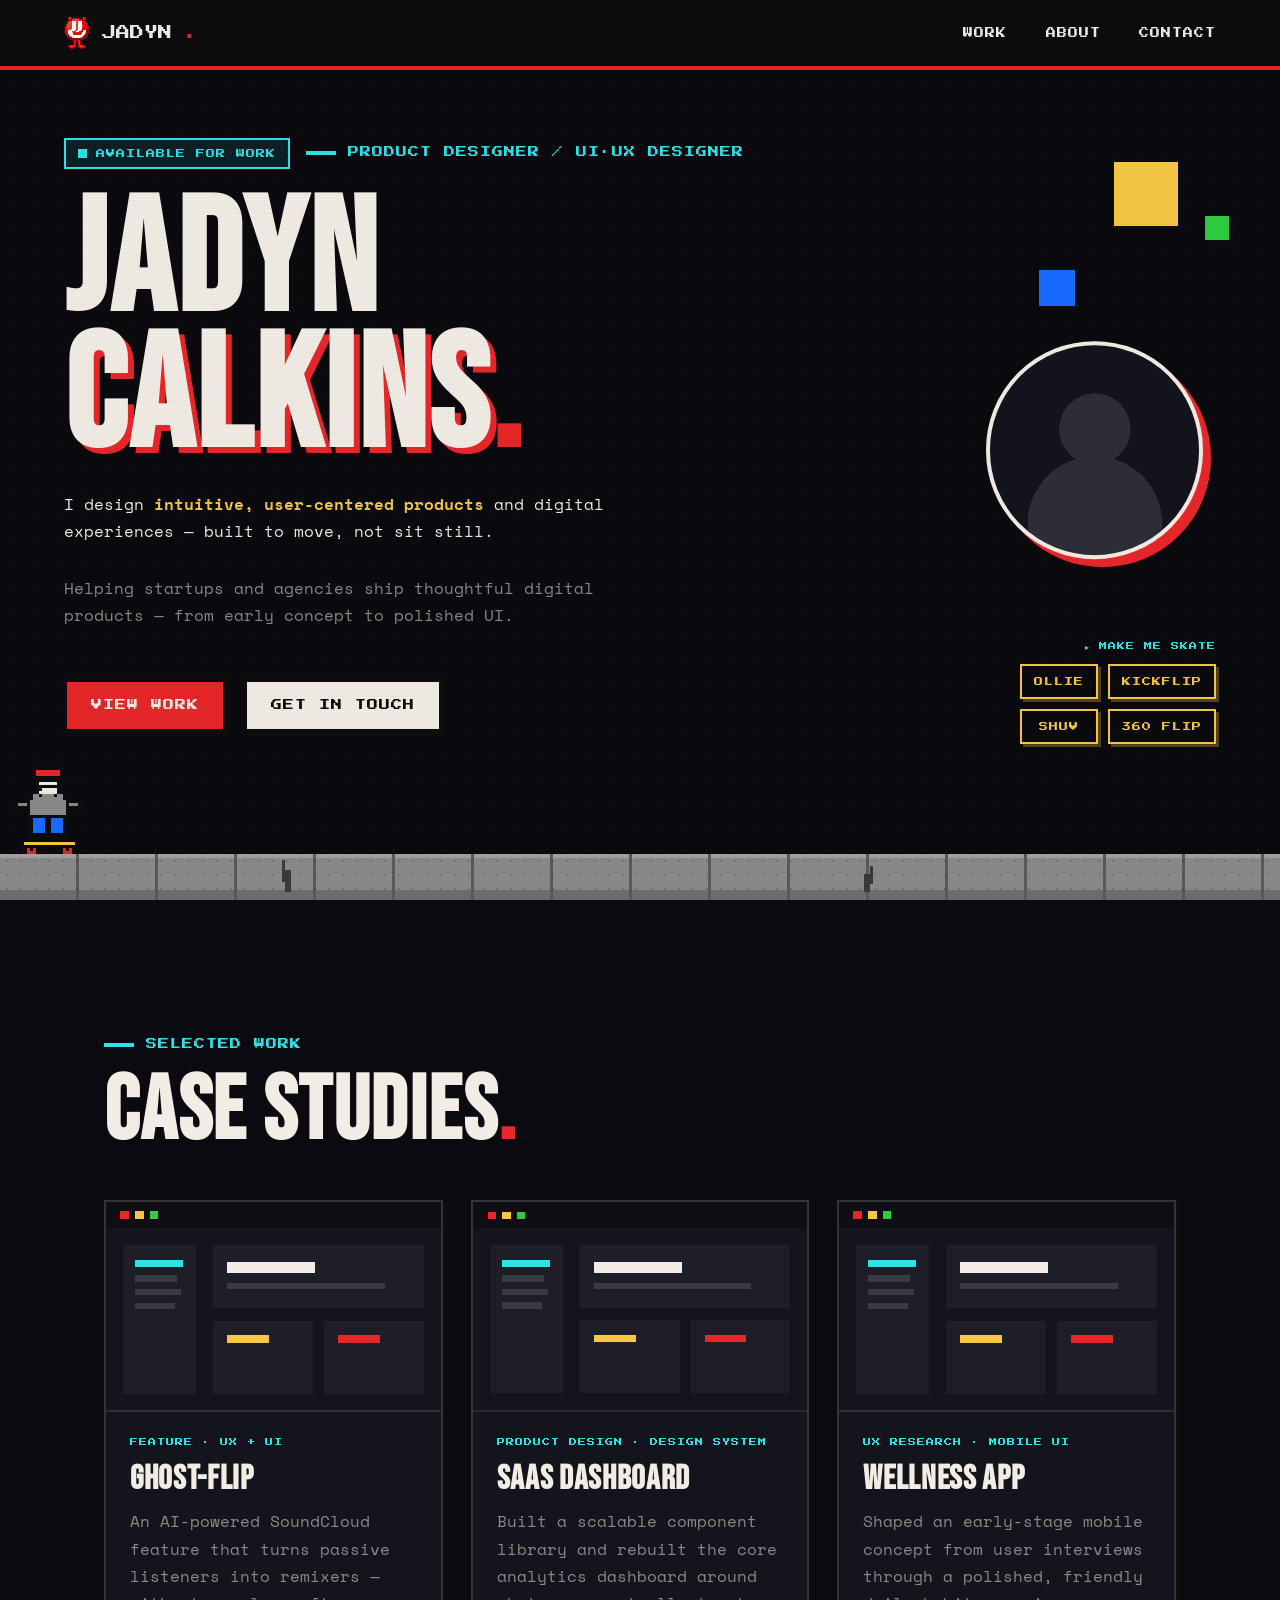
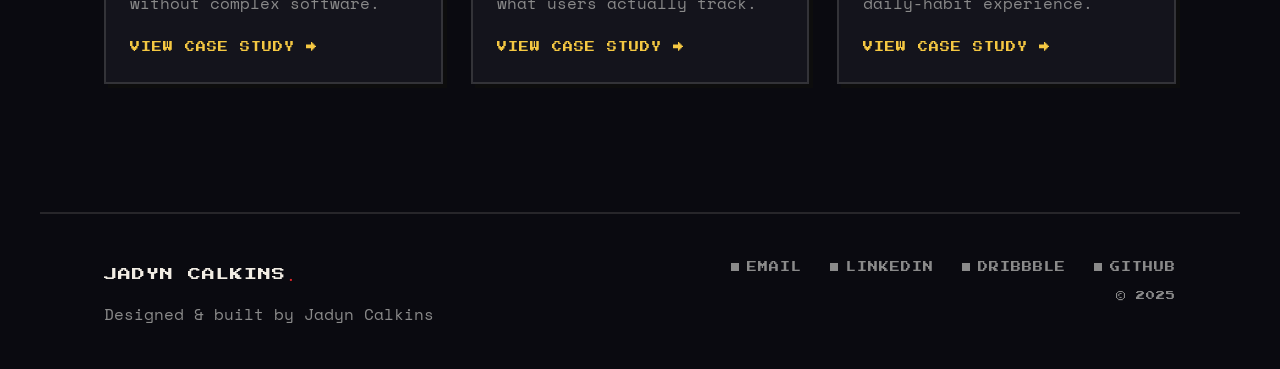
==== index.html @ 57e60207 "Wire first home Work card to the Ghost-Flip case study Repurposed card 1 as the Ghost-Flip entry (ti" ====
<!DOCTYPE html>
<html lang="en">
<head>
  <meta charset="UTF-8">
  <meta name="viewport" content="width=device-width, initial-scale=1.0">
  <title>Jadyn Calkins &mdash; Portfolio</title>
  <link rel="icon" type="image/png" href="assets/logo.png">
  <link rel="preconnect" href="https://fonts.googleapis.com">
  <link rel="preconnect" href="https://fonts.gstatic.com" crossorigin>
  <link href="https://fonts.googleapis.com/css2?family=Bebas+Neue&family=Press+Start+2P&family=Space+Mono:wght@400;700&display=swap" rel="stylesheet">
  <link rel="stylesheet" href="styles.css">
</head>
<body id="top">

  <!-- Navigation -->
  <nav class="nav">
    <a class="nav__logo" href="#top">
      <img class="nav__logo-img" src="assets/logo.png" alt="Jadyn Calkins logo">JADYN<span class="dot">.</span>
    </a>
    <ul class="nav__links">
      <li><a href="#work">Work</a></li>
      <li><a href="about.html">About</a></li>
      <li><a href="contact.html">Contact</a></li>
    </ul>
  </nav>

  <!-- Hero -->
  <header class="hero" id="home">
    <!-- Profile photo: swap /assets/photo.jpg anytime (placeholder shows until then) -->
    <div class="hero__photo" role="img" aria-label="Photo of Jadyn Calkins"></div>
    <div class="hero__decor" aria-hidden="true">
      <span class="b1"></span>
      <span class="b2"></span>
      <span class="b3"></span>
    </div>
    <div class="hero__inner">
      <div class="hero__top">
        <span class="badge"><i class="pulse"></i>Available for work</span>
        <p class="hero__eyebrow">Product Designer / UI&middot;UX Designer</p>
      </div>
      <h1>Jadyn<br><span class="accent">Calkins</span><span class="dot">.</span></h1>
      <p class="hero__sub">
        I design <strong>intuitive, user-centered products</strong> and digital
        experiences &mdash; built to move, not sit still.
      </p>
      <!-- "Who I help" line — easy to edit -->
      <p class="hero__help">
        Helping startups and agencies ship thoughtful digital products
        &mdash; from early concept to polished UI.
      </p>
      <div class="hero__cta">
        <a class="btn btn--primary" href="#work">View Work</a>
        <a class="btn btn--ghost" href="contact.html">Get in Touch</a>
      </div>
    </div>

    <!-- Trick deck: make the skater do tricks -->
    <div class="tricks">
      <span class="tricks__label">&#9656; Make me skate</span>
      <div class="tricks__grid">
        <button type="button" class="trick-btn" data-trick="ollie">Ollie</button>
        <button type="button" class="trick-btn" data-trick="kickflip">Kickflip</button>
        <button type="button" class="trick-btn" data-trick="shuv">Shuv</button>
        <button type="button" class="trick-btn" data-trick="flip360">360 Flip</button>
      </div>
    </div>

    <!-- Ground band: skater rolls along the sidewalk; scrolls with the hero -->
    <div class="scene">
      <!-- Pixel skater character (also clickable for a random trick) -->
      <div class="skater skater-cruise" title="click me for a random trick">
        <div class="skater-bob">
          <div class="sprite"></div>
        </div>
      </div>
      <div class="ground" aria-hidden="true"></div>
    </div>
  </header>

  <!-- Work -->
  <section class="section" id="work">
    <p class="section__eyebrow">Selected Work</p>
    <h2 class="section__title">Case Studies<span class="dot">.</span></h2>

    <div class="work-grid">
      <!-- Card 1 -->
      <article class="card">
        <a class="card__media" href="ghost-flip.html" aria-label="Ghost-Flip case study" style="background-image: url('assets/ghost-flip-hero.png'), url('assets/ph-work.svg');"></a>
        <div class="card__body">
          <p class="card__tag">Feature &middot; UX + UI</p>
          <h3 class="card__title"><a href="ghost-flip.html">Ghost-Flip</a></h3>
          <p class="card__desc">
            An AI-powered SoundCloud feature that turns passive listeners into
            remixers &mdash; without complex software.
          </p>
          <a class="card__link" href="ghost-flip.html">View Case Study &rarr;</a>
        </div>
      </article>

      <!-- Card 2 -->
      <article class="card">
        <div class="card__media" style="background-image: url('assets/work-2.jpg'), url('assets/ph-work.svg');" role="img" aria-label="Project mockup"></div>
        <div class="card__body">
          <p class="card__tag">Product Design &middot; Design System</p>
          <h3 class="card__title">SaaS Dashboard</h3>
          <p class="card__desc">
            Built a scalable component library and rebuilt the core analytics
            dashboard around what users actually track.
          </p>
          <a class="card__link" href="#">View Case Study &rarr;</a>
        </div>
      </article>

      <!-- Card 3 -->
      <article class="card">
        <div class="card__media" style="background-image: url('assets/work-3.jpg'), url('assets/ph-work.svg');" role="img" aria-label="Project mockup"></div>
        <div class="card__body">
          <p class="card__tag">UX Research &middot; Mobile UI</p>
          <h3 class="card__title">Wellness App</h3>
          <p class="card__desc">
            Shaped an early-stage mobile concept from user interviews through
            a polished, friendly daily-habit experience.
          </p>
          <a class="card__link" href="#">View Case Study &rarr;</a>
        </div>
      </article>
    </div>
  </section>

  <!-- Footer -->
  <footer class="footer" id="contact">
    <div class="footer__brand">
      <span class="footer__name">Jadyn Calkins<span class="dot">.</span></span>
      <span class="footer__credit">Designed &amp; built by Jadyn Calkins</span>
    </div>
    <div class="footer__right">
      <nav class="footer__links" aria-label="Footer social links">
        <a href="mailto:jadyncalkins0@gmail.com">Email</a>
        <a href="https://www.linkedin.com/" target="_blank" rel="noopener">LinkedIn</a>
        <a href="https://dribbble.com/" target="_blank" rel="noopener">Dribbble</a>
        <a href="https://github.com/jadyn99-designz" target="_blank" rel="noopener">GitHub</a>
      </nav>
      <span class="footer__copy">&copy; 2025</span>
    </div>
  </footer>

  <script>
    // Trick deck: buttons (and clicking the skater) launch air tricks.
    (function () {
      var skater = document.querySelector('.skater');
      var bob = document.querySelector('.skater-bob');
      if (!skater || !bob) return;

      // each trick = which pose sprite + how high it jumps + how far it spins
      var POSE = {
        ollie:    'skater-ollie',
        kickflip: 'skater-trick',
        shuv:     'skater-ollie',
        flip360:  'skater-trick'
      };
      var CFG = {
        ollie:    { jump: '80px', spin: '0deg' },
        kickflip: { jump: '72px', spin: '0deg' },
        shuv:     { jump: '60px', spin: '360deg' },
        flip360:  { jump: '98px', spin: '360deg' }
      };

      // How high the skater can pop right now without its head reaching any
      // button directly above it. Keeps tricks "just below the buttons".
      function headroom() {
        var sk = skater.getBoundingClientRect();
        var obstacles = document.querySelectorAll('.hero__cta .btn, .trick-btn');
        var room = Infinity;
        obstacles.forEach(function (o) {
          var r = o.getBoundingClientRect();
          var overlapsX = r.right > sk.left && r.left < sk.right;
          var isAbove = r.bottom <= sk.top + 6;
          if (overlapsX && isAbove) room = Math.min(room, sk.top - r.bottom);
        });
        return room; // Infinity if nothing is above the skater
      }

      var busy = false;
      function doTrick(name) {
        var cfg = CFG[name];
        if (busy || !cfg) return;
        busy = true;

        // cap the jump so the apex lands ~10px below the nearest button above
        var desired = parseInt(cfg.jump, 10);
        var room = headroom();
        var jump = (room === Infinity) ? desired
                                       : Math.max(10, Math.min(desired, room - 10));

        skater.classList.add('is-trick');        // pause cruising
        skater.classList.remove('skater-cruise');
        skater.classList.add(POSE[name]);
        bob.style.setProperty('--jump', jump + 'px');
        bob.style.setProperty('--spin', cfg.spin);
        bob.classList.add('trick-air');
        setTimeout(function () {
          bob.classList.remove('trick-air');
          skater.classList.remove(POSE[name]);
          skater.classList.add('skater-cruise');
          skater.classList.remove('is-trick');
          busy = false;
        }, 780);
      }

      document.querySelectorAll('.trick-btn').forEach(function (b) {
        b.addEventListener('click', function () { doTrick(b.dataset.trick); });
      });

      // clicking the skater itself fires a random trick
      var names = Object.keys(CFG);
      skater.addEventListener('click', function () {
        doTrick(names[Math.floor(Math.random() * names.length)]);
      });
    })();
  </script>

</body>
</html>
---- styles.css ----
:root {
      --black: #0D0D0D;
      --cream: #F2EDE4;
      --red: #E8272A;
      --yellow: #F5C842;
      --blue: #1A6BFF;
      --green: #2ECC40;
      --cyan: #2DE2E6;
      --purple: #9B6BFF;
      --concrete: #8A8A8A;
      --dark-bg: #0A0A10;

      --pixel-shadow: 4px 4px 0px var(--black);
    }

    *, *::before, *::after {
      box-sizing: border-box;
    }

    html {
      scroll-behavior: smooth;
    }

    body {
      margin: 0;
      min-height: 100vh;
      overflow-x: hidden;
      background: var(--dark-bg);
      color: var(--cream);
      font-family: 'Space Mono', monospace;
      font-size: 16px;
      line-height: 1.7;
      border-radius: 0;
    }

    /* Body text = Space Mono only, min 16px, line-height 1.7 */
    p, li, a, span, blockquote, label, input, textarea, button {
      font-family: 'Space Mono', monospace;
      font-size: 16px;
      line-height: 1.7;
    }

    /* Headlines = Bebas Neue only */
    h1, h2, h3, h4, h5, h6 {
      font-family: 'Bebas Neue', sans-serif;
      letter-spacing: 0.02em;
      margin: 0;
    }

    /* UI labels = Press Start 2P only */
    .ui-label {
      font-family: 'Press Start 2P', monospace;
      text-transform: uppercase;
    }

    /* No rounded corners, no drop shadows anywhere; only hard pixel shadows */
    * {
      border-radius: 0;
    }

    /* Scanline overlay */
    body::after {
      content: "";
      position: fixed;
      top: 0;
      left: 0;
      width: 100%;
      height: 100%;
      pointer-events: none;
      z-index: 999;
      background: repeating-linear-gradient(
        to bottom,
        rgba(0, 0, 0, 0.03) 0px,
        rgba(0, 0, 0, 0.03) 1px,
        transparent 1px,
        transparent 2px
      );
    }

    /* -------------------------------------------------------------------
       PIXEL SKATER  (one div; box-shadow paints the whole 32x32 sprite)
       ------------------------------------------------------------------- */
    .skater {
      position: absolute;
      bottom: 43px; /* wheels rest flush on top of the sidewalk strip */
      left: 0;
      z-index: 2;
      width: 96px;
      height: 96px;
      cursor: pointer;
      /* rolls along the sidewalk, left to right, looping */
      animation: skate-across 16s linear infinite;
    }

    /* paused while doing a trick so you can see the kickflip */
    .skater.is-trick { animation-play-state: paused; }

    .skater-bob {
      --sc: 1; /* sprite scale (shrinks on mobile) */
      width: 100%;
      height: 100%;
      transform-origin: bottom center;
      animation: idle-bounce 1s ease-in-out infinite;
    }

    /* air trick: jump (+ optional spin) launched by the trick buttons */
    .skater-bob.trick-air {
      transform-origin: center;
      animation: trick-air 760ms ease-out forwards;
    }

    .skater .sprite {
      position: absolute;
      top: 0;
      left: 0;
      width: 3px;
      height: 3px;
      background: transparent;
    }

    @keyframes idle-bounce {
      0%, 100% { transform: scale(var(--sc)) translateY(0); }
      50%      { transform: scale(var(--sc)) translateY(-3px); }
    }

    @keyframes trick-air {
      0%   { transform: scale(var(--sc)) translateY(0) rotate(0deg); }
      30%  { transform: scale(var(--sc)) translateY(calc(-1 * var(--jump, 78px))) rotate(calc(var(--spin, 0deg) * 0.4)); }
      62%  { transform: scale(var(--sc)) translateY(calc(-1 * var(--jump, 78px))) rotate(calc(var(--spin, 0deg) * 0.78)); }
      100% { transform: scale(var(--sc)) translateY(0) rotate(var(--spin, 0deg)); }
    }

    @keyframes skate-across {
      from { transform: translateX(-140px); }
      to   { transform: translateX(calc(100vw + 60px)); }
    }

    @media (prefers-reduced-motion: reduce) {
      .skater { animation: none; left: 5vw; }
      .skater-bob { animation: none; }
    }

    /* -------------------------------------------------------------------
       TRICK DECK  (buttons that launch the skater into tricks)
       ------------------------------------------------------------------- */
    .tricks {
      position: absolute;
      right: 5vw;
      bottom: 156px;
      z-index: 3;
      display: flex;
      flex-direction: column;
      align-items: flex-end;
      gap: 12px;
      text-align: right;
    }

    .tricks__label {
      font-family: 'Press Start 2P', monospace;
      font-size: 8px;
      line-height: 1.5;
      letter-spacing: 1px;
      text-transform: uppercase;
      color: var(--cyan);
    }

    .tricks__grid {
      display: grid;
      grid-template-columns: repeat(2, auto);
      gap: 10px;
    }

    .trick-btn {
      font-family: 'Press Start 2P', monospace;
      font-size: 9px;
      line-height: 1;
      letter-spacing: 1px;
      text-transform: uppercase;
      color: var(--yellow);
      background: transparent;
      border: 2px solid var(--yellow);
      padding: 11px 12px;
      cursor: pointer;
      box-shadow: 3px 3px 0 rgba(245, 200, 66, 0.3);
      transition: transform 0.1s steps(2), background-color 0.1s steps(2),
                  color 0.1s steps(2), box-shadow 0.1s steps(2);
    }

    .trick-btn:hover {
      background: var(--yellow);
      color: var(--black);
      transform: translate(-2px, -2px);
      box-shadow: 5px 5px 0 rgba(245, 200, 66, 0.3);
    }

    .trick-btn:active {
      transform: translate(2px, 2px);
      box-shadow: 0 0 0 rgba(0, 0, 0, 0);
    }

    /* --- pose box-shadow maps (painted on the 1-pixel .sprite element) --- */
    .skater-cruise .sprite {
      box-shadow:
      33px 6px 0 0 var(--black),
      36px 6px 0 0 var(--black),
      39px 6px 0 0 var(--black),
      42px 6px 0 0 var(--black),
      45px 6px 0 0 var(--black),
      48px 6px 0 0 var(--black),
      51px 6px 0 0 var(--black),
      54px 6px 0 0 var(--black),
      57px 6px 0 0 var(--black),
      60px 6px 0 0 var(--black),
      33px 9px 0 0 var(--black),
      36px 9px 0 0 var(--red),
      39px 9px 0 0 var(--red),
      42px 9px 0 0 var(--red),
      45px 9px 0 0 var(--red),
      48px 9px 0 0 var(--red),
      51px 9px 0 0 var(--red),
      54px 9px 0 0 var(--red),
      57px 9px 0 0 var(--red),
      60px 9px 0 0 var(--black),
      33px 12px 0 0 var(--black),
      36px 12px 0 0 var(--red),
      39px 12px 0 0 var(--red),
      42px 12px 0 0 var(--red),
      45px 12px 0 0 var(--red),
      48px 12px 0 0 var(--red),
      51px 12px 0 0 var(--red),
      54px 12px 0 0 var(--red),
      57px 12px 0 0 var(--red),
      60px 12px 0 0 var(--black),
      33px 15px 0 0 var(--black),
      36px 15px 0 0 var(--black),
      39px 15px 0 0 var(--black),
      42px 15px 0 0 var(--black),
      45px 15px 0 0 var(--black),
      48px 15px 0 0 var(--black),
      51px 15px 0 0 var(--black),
      54px 15px 0 0 var(--black),
      57px 15px 0 0 var(--black),
      60px 15px 0 0 var(--black),
      63px 15px 0 0 var(--black),
      66px 15px 0 0 var(--black),
      69px 15px 0 0 var(--black),
      72px 15px 0 0 var(--black),
      75px 15px 0 0 var(--black),
      36px 18px 0 0 var(--black),
      39px 18px 0 0 var(--black),
      42px 18px 0 0 var(--black),
      45px 18px 0 0 var(--black),
      48px 18px 0 0 var(--black),
      51px 18px 0 0 var(--black),
      54px 18px 0 0 var(--black),
      57px 18px 0 0 var(--black),
      60px 18px 0 0 var(--black),
      63px 18px 0 0 var(--black),
      66px 18px 0 0 var(--black),
      69px 18px 0 0 var(--black),
      72px 18px 0 0 var(--black),
      75px 18px 0 0 var(--black),
      36px 21px 0 0 var(--black),
      39px 21px 0 0 var(--cream),
      42px 21px 0 0 var(--cream),
      45px 21px 0 0 var(--cream),
      48px 21px 0 0 var(--cream),
      51px 21px 0 0 var(--cream),
      54px 21px 0 0 var(--cream),
      57px 21px 0 0 var(--black),
      36px 24px 0 0 var(--black),
      39px 24px 0 0 var(--black),
      42px 24px 0 0 var(--black),
      45px 24px 0 0 var(--black),
      48px 24px 0 0 var(--black),
      51px 24px 0 0 var(--black),
      54px 24px 0 0 var(--black),
      57px 24px 0 0 var(--black),
      36px 27px 0 0 var(--black),
      39px 27px 0 0 var(--black),
      42px 27px 0 0 var(--cream),
      45px 27px 0 0 var(--cream),
      48px 27px 0 0 var(--cream),
      51px 27px 0 0 var(--cream),
      54px 27px 0 0 var(--cream),
      57px 27px 0 0 var(--black),
      36px 30px 0 0 var(--black),
      39px 30px 0 0 var(--cream),
      42px 30px 0 0 var(--cream),
      45px 30px 0 0 var(--cream),
      48px 30px 0 0 var(--cream),
      51px 30px 0 0 var(--cream),
      54px 30px 0 0 var(--cream),
      57px 30px 0 0 var(--black),
      33px 33px 0 0 var(--concrete),
      36px 33px 0 0 var(--concrete),
      39px 33px 0 0 var(--black),
      42px 33px 0 0 var(--concrete),
      45px 33px 0 0 var(--concrete),
      48px 33px 0 0 var(--concrete),
      51px 33px 0 0 var(--concrete),
      54px 33px 0 0 var(--black),
      57px 33px 0 0 var(--concrete),
      60px 33px 0 0 var(--concrete),
      27px 36px 0 0 var(--black),
      30px 36px 0 0 var(--black),
      33px 36px 0 0 var(--concrete),
      36px 36px 0 0 var(--concrete),
      39px 36px 0 0 var(--concrete),
      42px 36px 0 0 var(--concrete),
      45px 36px 0 0 var(--concrete),
      48px 36px 0 0 var(--concrete),
      51px 36px 0 0 var(--concrete),
      54px 36px 0 0 var(--concrete),
      57px 36px 0 0 var(--concrete),
      60px 36px 0 0 var(--concrete),
      63px 36px 0 0 var(--black),
      66px 36px 0 0 var(--black),
      27px 39px 0 0 var(--black),
      30px 39px 0 0 var(--concrete),
      33px 39px 0 0 var(--concrete),
      36px 39px 0 0 var(--concrete),
      39px 39px 0 0 var(--concrete),
      42px 39px 0 0 var(--concrete),
      45px 39px 0 0 var(--concrete),
      48px 39px 0 0 var(--concrete),
      51px 39px 0 0 var(--concrete),
      54px 39px 0 0 var(--concrete),
      57px 39px 0 0 var(--concrete),
      60px 39px 0 0 var(--concrete),
      63px 39px 0 0 var(--concrete),
      66px 39px 0 0 var(--black),
      18px 42px 0 0 var(--concrete),
      21px 42px 0 0 var(--concrete),
      24px 42px 0 0 var(--concrete),
      27px 42px 0 0 var(--black),
      30px 42px 0 0 var(--concrete),
      33px 42px 0 0 var(--concrete),
      36px 42px 0 0 var(--concrete),
      39px 42px 0 0 var(--concrete),
      42px 42px 0 0 var(--concrete),
      45px 42px 0 0 var(--concrete),
      48px 42px 0 0 var(--concrete),
      51px 42px 0 0 var(--concrete),
      54px 42px 0 0 var(--concrete),
      57px 42px 0 0 var(--concrete),
      60px 42px 0 0 var(--concrete),
      63px 42px 0 0 var(--concrete),
      66px 42px 0 0 var(--black),
      69px 42px 0 0 var(--concrete),
      72px 42px 0 0 var(--concrete),
      75px 42px 0 0 var(--concrete),
      15px 45px 0 0 var(--black),
      18px 45px 0 0 var(--black),
      21px 45px 0 0 var(--black),
      24px 45px 0 0 var(--black),
      27px 45px 0 0 var(--black),
      30px 45px 0 0 var(--concrete),
      33px 45px 0 0 var(--concrete),
      36px 45px 0 0 var(--concrete),
      39px 45px 0 0 var(--concrete),
      42px 45px 0 0 var(--concrete),
      45px 45px 0 0 var(--concrete),
      48px 45px 0 0 var(--concrete),
      51px 45px 0 0 var(--concrete),
      54px 45px 0 0 var(--concrete),
      57px 45px 0 0 var(--concrete),
      60px 45px 0 0 var(--concrete),
      63px 45px 0 0 var(--concrete),
      66px 45px 0 0 var(--black),
      69px 45px 0 0 var(--black),
      72px 45px 0 0 var(--black),
      75px 45px 0 0 var(--black),
      78px 45px 0 0 var(--black),
      15px 48px 0 0 var(--black),
      18px 48px 0 0 var(--black),
      21px 48px 0 0 var(--black),
      27px 48px 0 0 var(--black),
      30px 48px 0 0 var(--concrete),
      33px 48px 0 0 var(--concrete),
      36px 48px 0 0 var(--concrete),
      39px 48px 0 0 var(--concrete),
      42px 48px 0 0 var(--concrete),
      45px 48px 0 0 var(--concrete),
      48px 48px 0 0 var(--concrete),
      51px 48px 0 0 var(--concrete),
      54px 48px 0 0 var(--concrete),
      57px 48px 0 0 var(--concrete),
      60px 48px 0 0 var(--concrete),
      63px 48px 0 0 var(--concrete),
      66px 48px 0 0 var(--black),
      72px 48px 0 0 var(--black),
      75px 48px 0 0 var(--black),
      78px 48px 0 0 var(--black),
      27px 51px 0 0 var(--black),
      30px 51px 0 0 var(--concrete),
      33px 51px 0 0 var(--concrete),
      36px 51px 0 0 var(--concrete),
      39px 51px 0 0 var(--concrete),
      42px 51px 0 0 var(--concrete),
      45px 51px 0 0 var(--concrete),
      48px 51px 0 0 var(--concrete),
      51px 51px 0 0 var(--concrete),
      54px 51px 0 0 var(--concrete),
      57px 51px 0 0 var(--concrete),
      60px 51px 0 0 var(--concrete),
      63px 51px 0 0 var(--concrete),
      66px 51px 0 0 var(--black),
      27px 54px 0 0 var(--black),
      30px 54px 0 0 var(--black),
      33px 54px 0 0 var(--black),
      36px 54px 0 0 var(--black),
      39px 54px 0 0 var(--black),
      42px 54px 0 0 var(--black),
      45px 54px 0 0 var(--black),
      48px 54px 0 0 var(--black),
      51px 54px 0 0 var(--black),
      54px 54px 0 0 var(--black),
      57px 54px 0 0 var(--black),
      60px 54px 0 0 var(--black),
      63px 54px 0 0 var(--black),
      66px 54px 0 0 var(--black),
      27px 57px 0 0 var(--black),
      30px 57px 0 0 var(--black),
      33px 57px 0 0 var(--blue),
      36px 57px 0 0 var(--blue),
      39px 57px 0 0 var(--blue),
      42px 57px 0 0 var(--blue),
      45px 57px 0 0 var(--black),
      48px 57px 0 0 var(--black),
      51px 57px 0 0 var(--blue),
      54px 57px 0 0 var(--blue),
      57px 57px 0 0 var(--blue),
      60px 57px 0 0 var(--blue),
      63px 57px 0 0 var(--black),
      66px 57px 0 0 var(--black),
      30px 60px 0 0 var(--black),
      33px 60px 0 0 var(--blue),
      36px 60px 0 0 var(--blue),
      39px 60px 0 0 var(--blue),
      42px 60px 0 0 var(--blue),
      45px 60px 0 0 var(--black),
      48px 60px 0 0 var(--black),
      51px 60px 0 0 var(--blue),
      54px 60px 0 0 var(--blue),
      57px 60px 0 0 var(--blue),
      60px 60px 0 0 var(--blue),
      63px 60px 0 0 var(--black),
      30px 63px 0 0 var(--black),
      33px 63px 0 0 var(--blue),
      36px 63px 0 0 var(--blue),
      39px 63px 0 0 var(--blue),
      42px 63px 0 0 var(--blue),
      45px 63px 0 0 var(--black),
      48px 63px 0 0 var(--black),
      51px 63px 0 0 var(--blue),
      54px 63px 0 0 var(--blue),
      57px 63px 0 0 var(--blue),
      60px 63px 0 0 var(--blue),
      63px 63px 0 0 var(--black),
      30px 66px 0 0 var(--black),
      33px 66px 0 0 var(--blue),
      36px 66px 0 0 var(--blue),
      39px 66px 0 0 var(--blue),
      42px 66px 0 0 var(--blue),
      45px 66px 0 0 var(--black),
      48px 66px 0 0 var(--black),
      51px 66px 0 0 var(--blue),
      54px 66px 0 0 var(--blue),
      57px 66px 0 0 var(--blue),
      60px 66px 0 0 var(--blue),
      63px 66px 0 0 var(--black),
      30px 69px 0 0 var(--black),
      33px 69px 0 0 var(--blue),
      36px 69px 0 0 var(--blue),
      39px 69px 0 0 var(--blue),
      42px 69px 0 0 var(--blue),
      45px 69px 0 0 var(--black),
      48px 69px 0 0 var(--black),
      51px 69px 0 0 var(--blue),
      54px 69px 0 0 var(--blue),
      57px 69px 0 0 var(--blue),
      60px 69px 0 0 var(--blue),
      63px 69px 0 0 var(--black),
      30px 72px 0 0 var(--black),
      33px 72px 0 0 var(--black),
      36px 72px 0 0 var(--black),
      39px 72px 0 0 var(--black),
      42px 72px 0 0 var(--black),
      45px 72px 0 0 var(--black),
      48px 72px 0 0 var(--black),
      51px 72px 0 0 var(--black),
      54px 72px 0 0 var(--black),
      57px 72px 0 0 var(--black),
      60px 72px 0 0 var(--black),
      63px 72px 0 0 var(--black),
      30px 75px 0 0 var(--black),
      33px 75px 0 0 var(--black),
      36px 75px 0 0 var(--black),
      39px 75px 0 0 var(--black),
      42px 75px 0 0 var(--black),
      45px 75px 0 0 var(--black),
      48px 75px 0 0 var(--black),
      51px 75px 0 0 var(--black),
      54px 75px 0 0 var(--black),
      57px 75px 0 0 var(--black),
      60px 75px 0 0 var(--black),
      63px 75px 0 0 var(--black),
      30px 78px 0 0 var(--black),
      33px 78px 0 0 var(--black),
      36px 78px 0 0 var(--black),
      39px 78px 0 0 var(--black),
      42px 78px 0 0 var(--black),
      45px 78px 0 0 var(--black),
      48px 78px 0 0 var(--black),
      51px 78px 0 0 var(--black),
      54px 78px 0 0 var(--black),
      57px 78px 0 0 var(--black),
      60px 78px 0 0 var(--black),
      63px 78px 0 0 var(--black),
      21px 81px 0 0 var(--black),
      24px 81px 0 0 var(--yellow),
      27px 81px 0 0 var(--yellow),
      30px 81px 0 0 var(--yellow),
      33px 81px 0 0 var(--yellow),
      36px 81px 0 0 var(--yellow),
      39px 81px 0 0 var(--yellow),
      42px 81px 0 0 var(--yellow),
      45px 81px 0 0 var(--yellow),
      48px 81px 0 0 var(--yellow),
      51px 81px 0 0 var(--yellow),
      54px 81px 0 0 var(--yellow),
      57px 81px 0 0 var(--yellow),
      60px 81px 0 0 var(--yellow),
      63px 81px 0 0 var(--yellow),
      66px 81px 0 0 var(--yellow),
      69px 81px 0 0 var(--yellow),
      72px 81px 0 0 var(--yellow),
      75px 81px 0 0 var(--black),
      21px 84px 0 0 var(--black),
      24px 84px 0 0 var(--black),
      27px 84px 0 0 var(--black),
      30px 84px 0 0 var(--black),
      33px 84px 0 0 var(--black),
      36px 84px 0 0 var(--black),
      39px 84px 0 0 var(--black),
      42px 84px 0 0 var(--black),
      45px 84px 0 0 var(--black),
      48px 84px 0 0 var(--black),
      51px 84px 0 0 var(--black),
      54px 84px 0 0 var(--black),
      57px 84px 0 0 var(--black),
      60px 84px 0 0 var(--black),
      63px 84px 0 0 var(--black),
      66px 84px 0 0 var(--black),
      69px 84px 0 0 var(--black),
      72px 84px 0 0 var(--black),
      75px 84px 0 0 var(--black),
      27px 87px 0 0 var(--red),
      30px 87px 0 0 var(--black),
      33px 87px 0 0 var(--red),
      63px 87px 0 0 var(--red),
      66px 87px 0 0 var(--black),
      69px 87px 0 0 var(--red),
      27px 90px 0 0 var(--red),
      30px 90px 0 0 var(--red),
      33px 90px 0 0 var(--red),
      63px 90px 0 0 var(--red),
      66px 90px 0 0 var(--red),
      69px 90px 0 0 var(--red);
      animation: wheel-spin 0.3s steps(2) infinite;
    }

    @keyframes wheel-spin {
      0%   { box-shadow:
      33px 6px 0 0 var(--black),
      36px 6px 0 0 var(--black),
      39px 6px 0 0 var(--black),
      42px 6px 0 0 var(--black),
      45px 6px 0 0 var(--black),
      48px 6px 0 0 var(--black),
      51px 6px 0 0 var(--black),
      54px 6px 0 0 var(--black),
      57px 6px 0 0 var(--black),
      60px 6px 0 0 var(--black),
      33px 9px 0 0 var(--black),
      36px 9px 0 0 var(--red),
      39px 9px 0 0 var(--red),
      42px 9px 0 0 var(--red),
      45px 9px 0 0 var(--red),
      48px 9px 0 0 var(--red),
      51px 9px 0 0 var(--red),
      54px 9px 0 0 var(--red),
      57px 9px 0 0 var(--red),
      60px 9px 0 0 var(--black),
      33px 12px 0 0 var(--black),
      36px 12px 0 0 var(--red),
      39px 12px 0 0 var(--red),
      42px 12px 0 0 var(--red),
      45px 12px 0 0 var(--red),
      48px 12px 0 0 var(--red),
      51px 12px 0 0 var(--red),
      54px 12px 0 0 var(--red),
      57px 12px 0 0 var(--red),
      60px 12px 0 0 var(--black),
      33px 15px 0 0 var(--black),
      36px 15px 0 0 var(--black),
      39px 15px 0 0 var(--black),
      42px 15px 0 0 var(--black),
      45px 15px 0 0 var(--black),
      48px 15px 0 0 var(--black),
      51px 15px 0 0 var(--black),
      54px 15px 0 0 var(--black),
      57px 15px 0 0 var(--black),
      60px 15px 0 0 var(--black),
      63px 15px 0 0 var(--black),
      66px 15px 0 0 var(--black),
      69px 15px 0 0 var(--black),
      72px 15px 0 0 var(--black),
      75px 15px 0 0 var(--black),
      36px 18px 0 0 var(--black),
      39px 18px 0 0 var(--black),
      42px 18px 0 0 var(--black),
      45px 18px 0 0 var(--black),
      48px 18px 0 0 var(--black),
      51px 18px 0 0 var(--black),
      54px 18px 0 0 var(--black),
      57px 18px 0 0 var(--black),
      60px 18px 0 0 var(--black),
      63px 18px 0 0 var(--black),
      66px 18px 0 0 var(--black),
      69px 18px 0 0 var(--black),
      72px 18px 0 0 var(--black),
      75px 18px 0 0 var(--black),
      36px 21px 0 0 var(--black),
      39px 21px 0 0 var(--cream),
      42px 21px 0 0 var(--cream),
      45px 21px 0 0 var(--cream),
      48px 21px 0 0 var(--cream),
      51px 21px 0 0 var(--cream),
      54px 21px 0 0 var(--cream),
      57px 21px 0 0 var(--black),
      36px 24px 0 0 var(--black),
      39px 24px 0 0 var(--black),
      42px 24px 0 0 var(--black),
      45px 24px 0 0 var(--black),
      48px 24px 0 0 var(--black),
      51px 24px 0 0 var(--black),
      54px 24px 0 0 var(--black),
      57px 24px 0 0 var(--black),
      36px 27px 0 0 var(--black),
      39px 27px 0 0 var(--black),
      42px 27px 0 0 var(--cream),
      45px 27px 0 0 var(--cream),
      48px 27px 0 0 var(--cream),
      51px 27px 0 0 var(--cream),
      54px 27px 0 0 var(--cream),
      57px 27px 0 0 var(--black),
      36px 30px 0 0 var(--black),
      39px 30px 0 0 var(--cream),
      42px 30px 0 0 var(--cream),
      45px 30px 0 0 var(--cream),
      48px 30px 0 0 var(--cream),
      51px 30px 0 0 var(--cream),
      54px 30px 0 0 var(--cream),
      57px 30px 0 0 var(--black),
      33px 33px 0 0 var(--concrete),
      36px 33px 0 0 var(--concrete),
      39px 33px 0 0 var(--black),
      42px 33px 0 0 var(--concrete),
      45px 33px 0 0 var(--concrete),
      48px 33px 0 0 var(--concrete),
      51px 33px 0 0 var(--concrete),
      54px 33px 0 0 var(--black),
      57px 33px 0 0 var(--concrete),
      60px 33px 0 0 var(--concrete),
      27px 36px 0 0 var(--black),
      30px 36px 0 0 var(--black),
      33px 36px 0 0 var(--concrete),
      36px 36px 0 0 var(--concrete),
      39px 36px 0 0 var(--concrete),
      42px 36px 0 0 var(--concrete),
      45px 36px 0 0 var(--concrete),
      48px 36px 0 0 var(--concrete),
      51px 36px 0 0 var(--concrete),
      54px 36px 0 0 var(--concrete),
      57px 36px 0 0 var(--concrete),
      60px 36px 0 0 var(--concrete),
      63px 36px 0 0 var(--black),
      66px 36px 0 0 var(--black),
      27px 39px 0 0 var(--black),
      30px 39px 0 0 var(--concrete),
      33px 39px 0 0 var(--concrete),
      36px 39px 0 0 var(--concrete),
      39px 39px 0 0 var(--concrete),
      42px 39px 0 0 var(--concrete),
      45px 39px 0 0 var(--concrete),
      48px 39px 0 0 var(--concrete),
      51px 39px 0 0 var(--concrete),
      54px 39px 0 0 var(--concrete),
      57px 39px 0 0 var(--concrete),
      60px 39px 0 0 var(--concrete),
      63px 39px 0 0 var(--concrete),
      66px 39px 0 0 var(--black),
      18px 42px 0 0 var(--concrete),
      21px 42px 0 0 var(--concrete),
      24px 42px 0 0 var(--concrete),
      27px 42px 0 0 var(--black),
      30px 42px 0 0 var(--concrete),
      33px 42px 0 0 var(--concrete),
      36px 42px 0 0 var(--concrete),
      39px 42px 0 0 var(--concrete),
      42px 42px 0 0 var(--concrete),
      45px 42px 0 0 var(--concrete),
      48px 42px 0 0 var(--concrete),
      51px 42px 0 0 var(--concrete),
      54px 42px 0 0 var(--concrete),
      57px 42px 0 0 var(--concrete),
      60px 42px 0 0 var(--concrete),
      63px 42px 0 0 var(--concrete),
      66px 42px 0 0 var(--black),
      69px 42px 0 0 var(--concrete),
      72px 42px 0 0 var(--concrete),
      75px 42px 0 0 var(--concrete),
      15px 45px 0 0 var(--black),
      18px 45px 0 0 var(--black),
      21px 45px 0 0 var(--black),
      24px 45px 0 0 var(--black),
      27px 45px 0 0 var(--black),
      30px 45px 0 0 var(--concrete),
      33px 45px 0 0 var(--concrete),
      36px 45px 0 0 var(--concrete),
      39px 45px 0 0 var(--concrete),
      42px 45px 0 0 var(--concrete),
      45px 45px 0 0 var(--concrete),
      48px 45px 0 0 var(--concrete),
      51px 45px 0 0 var(--concrete),
      54px 45px 0 0 var(--concrete),
      57px 45px 0 0 var(--concrete),
      60px 45px 0 0 var(--concrete),
      63px 45px 0 0 var(--concrete),
      66px 45px 0 0 var(--black),
      69px 45px 0 0 var(--black),
      72px 45px 0 0 var(--black),
      75px 45px 0 0 var(--black),
      78px 45px 0 0 var(--black),
      15px 48px 0 0 var(--black),
      18px 48px 0 0 var(--black),
      21px 48px 0 0 var(--black),
      27px 48px 0 0 var(--black),
      30px 48px 0 0 var(--concrete),
      33px 48px 0 0 var(--concrete),
      36px 48px 0 0 var(--concrete),
      39px 48px 0 0 var(--concrete),
      42px 48px 0 0 var(--concrete),
      45px 48px 0 0 var(--concrete),
      48px 48px 0 0 var(--concrete),
      51px 48px 0 0 var(--concrete),
      54px 48px 0 0 var(--concrete),
      57px 48px 0 0 var(--concrete),
      60px 48px 0 0 var(--concrete),
      63px 48px 0 0 var(--concrete),
      66px 48px 0 0 var(--black),
      72px 48px 0 0 var(--black),
      75px 48px 0 0 var(--black),
      78px 48px 0 0 var(--black),
      27px 51px 0 0 var(--black),
      30px 51px 0 0 var(--concrete),
      33px 51px 0 0 var(--concrete),
      36px 51px 0 0 var(--concrete),
      39px 51px 0 0 var(--concrete),
      42px 51px 0 0 var(--concrete),
      45px 51px 0 0 var(--concrete),
      48px 51px 0 0 var(--concrete),
      51px 51px 0 0 var(--concrete),
      54px 51px 0 0 var(--concrete),
      57px 51px 0 0 var(--concrete),
      60px 51px 0 0 var(--concrete),
      63px 51px 0 0 var(--concrete),
      66px 51px 0 0 var(--black),
      27px 54px 0 0 var(--black),
      30px 54px 0 0 var(--black),
      33px 54px 0 0 var(--black),
      36px 54px 0 0 var(--black),
      39px 54px 0 0 var(--black),
      42px 54px 0 0 var(--black),
      45px 54px 0 0 var(--black),
      48px 54px 0 0 var(--black),
      51px 54px 0 0 var(--black),
      54px 54px 0 0 var(--black),
      57px 54px 0 0 var(--black),
      60px 54px 0 0 var(--black),
      63px 54px 0 0 var(--black),
      66px 54px 0 0 var(--black),
      27px 57px 0 0 var(--black),
      30px 57px 0 0 var(--black),
      33px 57px 0 0 var(--blue),
      36px 57px 0 0 var(--blue),
      39px 57px 0 0 var(--blue),
      42px 57px 0 0 var(--blue),
      45px 57px 0 0 var(--black),
      48px 57px 0 0 var(--black),
      51px 57px 0 0 var(--blue),
      54px 57px 0 0 var(--blue),
      57px 57px 0 0 var(--blue),
      60px 57px 0 0 var(--blue),
      63px 57px 0 0 var(--black),
      66px 57px 0 0 var(--black),
      30px 60px 0 0 var(--black),
      33px 60px 0 0 var(--blue),
      36px 60px 0 0 var(--blue),
      39px 60px 0 0 var(--blue),
      42px 60px 0 0 var(--blue),
      45px 60px 0 0 var(--black),
      48px 60px 0 0 var(--black),
      51px 60px 0 0 var(--blue),
      54px 60px 0 0 var(--blue),
      57px 60px 0 0 var(--blue),
      60px 60px 0 0 var(--blue),
      63px 60px 0 0 var(--black),
      30px 63px 0 0 var(--black),
      33px 63px 0 0 var(--blue),
      36px 63px 0 0 var(--blue),
      39px 63px 0 0 var(--blue),
      42px 63px 0 0 var(--blue),
      45px 63px 0 0 var(--black),
      48px 63px 0 0 var(--black),
      51px 63px 0 0 var(--blue),
      54px 63px 0 0 var(--blue),
      57px 63px 0 0 var(--blue),
      60px 63px 0 0 var(--blue),
      63px 63px 0 0 var(--black),
      30px 66px 0 0 var(--black),
      33px 66px 0 0 var(--blue),
      36px 66px 0 0 var(--blue),
      39px 66px 0 0 var(--blue),
      42px 66px 0 0 var(--blue),
      45px 66px 0 0 var(--black),
      48px 66px 0 0 var(--black),
      51px 66px 0 0 var(--blue),
      54px 66px 0 0 var(--blue),
      57px 66px 0 0 var(--blue),
      60px 66px 0 0 var(--blue),
      63px 66px 0 0 var(--black),
      30px 69px 0 0 var(--black),
      33px 69px 0 0 var(--blue),
      36px 69px 0 0 var(--blue),
      39px 69px 0 0 var(--blue),
      42px 69px 0 0 var(--blue),
      45px 69px 0 0 var(--black),
      48px 69px 0 0 var(--black),
      51px 69px 0 0 var(--blue),
      54px 69px 0 0 var(--blue),
      57px 69px 0 0 var(--blue),
      60px 69px 0 0 var(--blue),
      63px 69px 0 0 var(--black),
      30px 72px 0 0 var(--black),
      33px 72px 0 0 var(--black),
      36px 72px 0 0 var(--black),
      39px 72px 0 0 var(--black),
      42px 72px 0 0 var(--black),
      45px 72px 0 0 var(--black),
      48px 72px 0 0 var(--black),
      51px 72px 0 0 var(--black),
      54px 72px 0 0 var(--black),
      57px 72px 0 0 var(--black),
      60px 72px 0 0 var(--black),
      63px 72px 0 0 var(--black),
      30px 75px 0 0 var(--black),
      33px 75px 0 0 var(--black),
      36px 75px 0 0 var(--black),
      39px 75px 0 0 var(--black),
      42px 75px 0 0 var(--black),
      45px 75px 0 0 var(--black),
      48px 75px 0 0 var(--black),
      51px 75px 0 0 var(--black),
      54px 75px 0 0 var(--black),
      57px 75px 0 0 var(--black),
      60px 75px 0 0 var(--black),
      63px 75px 0 0 var(--black),
      30px 78px 0 0 var(--black),
      33px 78px 0 0 var(--black),
      36px 78px 0 0 var(--black),
      39px 78px 0 0 var(--black),
      42px 78px 0 0 var(--black),
      45px 78px 0 0 var(--black),
      48px 78px 0 0 var(--black),
      51px 78px 0 0 var(--black),
      54px 78px 0 0 var(--black),
      57px 78px 0 0 var(--black),
      60px 78px 0 0 var(--black),
      63px 78px 0 0 var(--black),
      21px 81px 0 0 var(--black),
      24px 81px 0 0 var(--yellow),
      27px 81px 0 0 var(--yellow),
      30px 81px 0 0 var(--yellow),
      33px 81px 0 0 var(--yellow),
      36px 81px 0 0 var(--yellow),
      39px 81px 0 0 var(--yellow),
      42px 81px 0 0 var(--yellow),
      45px 81px 0 0 var(--yellow),
      48px 81px 0 0 var(--yellow),
      51px 81px 0 0 var(--yellow),
      54px 81px 0 0 var(--yellow),
      57px 81px 0 0 var(--yellow),
      60px 81px 0 0 var(--yellow),
      63px 81px 0 0 var(--yellow),
      66px 81px 0 0 var(--yellow),
      69px 81px 0 0 var(--yellow),
      72px 81px 0 0 var(--yellow),
      75px 81px 0 0 var(--black),
      21px 84px 0 0 var(--black),
      24px 84px 0 0 var(--black),
      27px 84px 0 0 var(--black),
      30px 84px 0 0 var(--black),
      33px 84px 0 0 var(--black),
      36px 84px 0 0 var(--black),
      39px 84px 0 0 var(--black),
      42px 84px 0 0 var(--black),
      45px 84px 0 0 var(--black),
      48px 84px 0 0 var(--black),
      51px 84px 0 0 var(--black),
      54px 84px 0 0 var(--black),
      57px 84px 0 0 var(--black),
      60px 84px 0 0 var(--black),
      63px 84px 0 0 var(--black),
      66px 84px 0 0 var(--black),
      69px 84px 0 0 var(--black),
      72px 84px 0 0 var(--black),
      75px 84px 0 0 var(--black),
      27px 87px 0 0 var(--red),
      30px 87px 0 0 var(--black),
      33px 87px 0 0 var(--red),
      63px 87px 0 0 var(--red),
      66px 87px 0 0 var(--black),
      69px 87px 0 0 var(--red),
      27px 90px 0 0 var(--red),
      30px 90px 0 0 var(--red),
      33px 90px 0 0 var(--red),
      63px 90px 0 0 var(--red),
      66px 90px 0 0 var(--red),
      69px 90px 0 0 var(--red); }
      50%  { box-shadow:
      33px 6px 0 0 var(--black),
      36px 6px 0 0 var(--black),
      39px 6px 0 0 var(--black),
      42px 6px 0 0 var(--black),
      45px 6px 0 0 var(--black),
      48px 6px 0 0 var(--black),
      51px 6px 0 0 var(--black),
      54px 6px 0 0 var(--black),
      57px 6px 0 0 var(--black),
      60px 6px 0 0 var(--black),
      33px 9px 0 0 var(--black),
      36px 9px 0 0 var(--red),
      39px 9px 0 0 var(--red),
      42px 9px 0 0 var(--red),
      45px 9px 0 0 var(--red),
      48px 9px 0 0 var(--red),
      51px 9px 0 0 var(--red),
      54px 9px 0 0 var(--red),
      57px 9px 0 0 var(--red),
      60px 9px 0 0 var(--black),
      33px 12px 0 0 var(--black),
      36px 12px 0 0 var(--red),
      39px 12px 0 0 var(--red),
      42px 12px 0 0 var(--red),
      45px 12px 0 0 var(--red),
      48px 12px 0 0 var(--red),
      51px 12px 0 0 var(--red),
      54px 12px 0 0 var(--red),
      57px 12px 0 0 var(--red),
      60px 12px 0 0 var(--black),
      33px 15px 0 0 var(--black),
      36px 15px 0 0 var(--black),
      39px 15px 0 0 var(--black),
      42px 15px 0 0 var(--black),
      45px 15px 0 0 var(--black),
      48px 15px 0 0 var(--black),
      51px 15px 0 0 var(--black),
      54px 15px 0 0 var(--black),
      57px 15px 0 0 var(--black),
      60px 15px 0 0 var(--black),
      63px 15px 0 0 var(--black),
      66px 15px 0 0 var(--black),
      69px 15px 0 0 var(--black),
      72px 15px 0 0 var(--black),
      75px 15px 0 0 var(--black),
      36px 18px 0 0 var(--black),
      39px 18px 0 0 var(--black),
      42px 18px 0 0 var(--black),
      45px 18px 0 0 var(--black),
      48px 18px 0 0 var(--black),
      51px 18px 0 0 var(--black),
      54px 18px 0 0 var(--black),
      57px 18px 0 0 var(--black),
      60px 18px 0 0 var(--black),
      63px 18px 0 0 var(--black),
      66px 18px 0 0 var(--black),
      69px 18px 0 0 var(--black),
      72px 18px 0 0 var(--black),
      75px 18px 0 0 var(--black),
      36px 21px 0 0 var(--black),
      39px 21px 0 0 var(--cream),
      42px 21px 0 0 var(--cream),
      45px 21px 0 0 var(--cream),
      48px 21px 0 0 var(--cream),
      51px 21px 0 0 var(--cream),
      54px 21px 0 0 var(--cream),
      57px 21px 0 0 var(--black),
      36px 24px 0 0 var(--black),
      39px 24px 0 0 var(--black),
      42px 24px 0 0 var(--black),
      45px 24px 0 0 var(--black),
      48px 24px 0 0 var(--black),
      51px 24px 0 0 var(--black),
      54px 24px 0 0 var(--black),
      57px 24px 0 0 var(--black),
      36px 27px 0 0 var(--black),
      39px 27px 0 0 var(--black),
      42px 27px 0 0 var(--cream),
      45px 27px 0 0 var(--cream),
      48px 27px 0 0 var(--cream),
      51px 27px 0 0 var(--cream),
      54px 27px 0 0 var(--cream),
      57px 27px 0 0 var(--black),
      36px 30px 0 0 var(--black),
      39px 30px 0 0 var(--cream),
      42px 30px 0 0 var(--cream),
      45px 30px 0 0 var(--cream),
      48px 30px 0 0 var(--cream),
      51px 30px 0 0 var(--cream),
      54px 30px 0 0 var(--cream),
      57px 30px 0 0 var(--black),
      33px 33px 0 0 var(--concrete),
      36px 33px 0 0 var(--concrete),
      39px 33px 0 0 var(--black),
      42px 33px 0 0 var(--concrete),
      45px 33px 0 0 var(--concrete),
      48px 33px 0 0 var(--concrete),
      51px 33px 0 0 var(--concrete),
      54px 33px 0 0 var(--black),
      57px 33px 0 0 var(--concrete),
      60px 33px 0 0 var(--concrete),
      27px 36px 0 0 var(--black),
      30px 36px 0 0 var(--black),
      33px 36px 0 0 var(--concrete),
      36px 36px 0 0 var(--concrete),
      39px 36px 0 0 var(--concrete),
      42px 36px 0 0 var(--concrete),
      45px 36px 0 0 var(--concrete),
      48px 36px 0 0 var(--concrete),
      51px 36px 0 0 var(--concrete),
      54px 36px 0 0 var(--concrete),
      57px 36px 0 0 var(--concrete),
      60px 36px 0 0 var(--concrete),
      63px 36px 0 0 var(--black),
      66px 36px 0 0 var(--black),
      27px 39px 0 0 var(--black),
      30px 39px 0 0 var(--concrete),
      33px 39px 0 0 var(--concrete),
      36px 39px 0 0 var(--concrete),
      39px 39px 0 0 var(--concrete),
      42px 39px 0 0 var(--concrete),
      45px 39px 0 0 var(--concrete),
      48px 39px 0 0 var(--concrete),
      51px 39px 0 0 var(--concrete),
      54px 39px 0 0 var(--concrete),
      57px 39px 0 0 var(--concrete),
      60px 39px 0 0 var(--concrete),
      63px 39px 0 0 var(--concrete),
      66px 39px 0 0 var(--black),
      18px 42px 0 0 var(--concrete),
      21px 42px 0 0 var(--concrete),
      24px 42px 0 0 var(--concrete),
      27px 42px 0 0 var(--black),
      30px 42px 0 0 var(--concrete),
      33px 42px 0 0 var(--concrete),
      36px 42px 0 0 var(--concrete),
      39px 42px 0 0 var(--concrete),
      42px 42px 0 0 var(--concrete),
      45px 42px 0 0 var(--concrete),
      48px 42px 0 0 var(--concrete),
      51px 42px 0 0 var(--concrete),
      54px 42px 0 0 var(--concrete),
      57px 42px 0 0 var(--concrete),
      60px 42px 0 0 var(--concrete),
      63px 42px 0 0 var(--concrete),
      66px 42px 0 0 var(--black),
      69px 42px 0 0 var(--concrete),
      72px 42px 0 0 var(--concrete),
      75px 42px 0 0 var(--concrete),
      15px 45px 0 0 var(--black),
      18px 45px 0 0 var(--black),
      21px 45px 0 0 var(--black),
      24px 45px 0 0 var(--black),
      27px 45px 0 0 var(--black),
      30px 45px 0 0 var(--concrete),
      33px 45px 0 0 var(--concrete),
      36px 45px 0 0 var(--concrete),
      39px 45px 0 0 var(--concrete),
      42px 45px 0 0 var(--concrete),
      45px 45px 0 0 var(--concrete),
      48px 45px 0 0 var(--concrete),
      51px 45px 0 0 var(--concrete),
      54px 45px 0 0 var(--concrete),
      57px 45px 0 0 var(--concrete),
      60px 45px 0 0 var(--concrete),
      63px 45px 0 0 var(--concrete),
      66px 45px 0 0 var(--black),
      69px 45px 0 0 var(--black),
      72px 45px 0 0 var(--black),
      75px 45px 0 0 var(--black),
      78px 45px 0 0 var(--black),
      15px 48px 0 0 var(--black),
      18px 48px 0 0 var(--black),
      21px 48px 0 0 var(--black),
      27px 48px 0 0 var(--black),
      30px 48px 0 0 var(--concrete),
      33px 48px 0 0 var(--concrete),
      36px 48px 0 0 var(--concrete),
      39px 48px 0 0 var(--concrete),
      42px 48px 0 0 var(--concrete),
      45px 48px 0 0 var(--concrete),
      48px 48px 0 0 var(--concrete),
      51px 48px 0 0 var(--concrete),
      54px 48px 0 0 var(--concrete),
      57px 48px 0 0 var(--concrete),
      60px 48px 0 0 var(--concrete),
      63px 48px 0 0 var(--concrete),
      66px 48px 0 0 var(--black),
      72px 48px 0 0 var(--black),
      75px 48px 0 0 var(--black),
      78px 48px 0 0 var(--black),
      27px 51px 0 0 var(--black),
      30px 51px 0 0 var(--concrete),
      33px 51px 0 0 var(--concrete),
      36px 51px 0 0 var(--concrete),
      39px 51px 0 0 var(--concrete),
      42px 51px 0 0 var(--concrete),
      45px 51px 0 0 var(--concrete),
      48px 51px 0 0 var(--concrete),
      51px 51px 0 0 var(--concrete),
      54px 51px 0 0 var(--concrete),
      57px 51px 0 0 var(--concrete),
      60px 51px 0 0 var(--concrete),
      63px 51px 0 0 var(--concrete),
      66px 51px 0 0 var(--black),
      27px 54px 0 0 var(--black),
      30px 54px 0 0 var(--black),
      33px 54px 0 0 var(--black),
      36px 54px 0 0 var(--black),
      39px 54px 0 0 var(--black),
      42px 54px 0 0 var(--black),
      45px 54px 0 0 var(--black),
      48px 54px 0 0 var(--black),
      51px 54px 0 0 var(--black),
      54px 54px 0 0 var(--black),
      57px 54px 0 0 var(--black),
      60px 54px 0 0 var(--black),
      63px 54px 0 0 var(--black),
      66px 54px 0 0 var(--black),
      27px 57px 0 0 var(--black),
      30px 57px 0 0 var(--black),
      33px 57px 0 0 var(--blue),
      36px 57px 0 0 var(--blue),
      39px 57px 0 0 var(--blue),
      42px 57px 0 0 var(--blue),
      45px 57px 0 0 var(--black),
      48px 57px 0 0 var(--black),
      51px 57px 0 0 var(--blue),
      54px 57px 0 0 var(--blue),
      57px 57px 0 0 var(--blue),
      60px 57px 0 0 var(--blue),
      63px 57px 0 0 var(--black),
      66px 57px 0 0 var(--black),
      30px 60px 0 0 var(--black),
      33px 60px 0 0 var(--blue),
      36px 60px 0 0 var(--blue),
      39px 60px 0 0 var(--blue),
      42px 60px 0 0 var(--blue),
      45px 60px 0 0 var(--black),
      48px 60px 0 0 var(--black),
      51px 60px 0 0 var(--blue),
      54px 60px 0 0 var(--blue),
      57px 60px 0 0 var(--blue),
      60px 60px 0 0 var(--blue),
      63px 60px 0 0 var(--black),
      30px 63px 0 0 var(--black),
      33px 63px 0 0 var(--blue),
      36px 63px 0 0 var(--blue),
      39px 63px 0 0 var(--blue),
      42px 63px 0 0 var(--blue),
      45px 63px 0 0 var(--black),
      48px 63px 0 0 var(--black),
      51px 63px 0 0 var(--blue),
      54px 63px 0 0 var(--blue),
      57px 63px 0 0 var(--blue),
      60px 63px 0 0 var(--blue),
      63px 63px 0 0 var(--black),
      30px 66px 0 0 var(--black),
      33px 66px 0 0 var(--blue),
      36px 66px 0 0 var(--blue),
      39px 66px 0 0 var(--blue),
      42px 66px 0 0 var(--blue),
      45px 66px 0 0 var(--black),
      48px 66px 0 0 var(--black),
      51px 66px 0 0 var(--blue),
      54px 66px 0 0 var(--blue),
      57px 66px 0 0 var(--blue),
      60px 66px 0 0 var(--blue),
      63px 66px 0 0 var(--black),
      30px 69px 0 0 var(--black),
      33px 69px 0 0 var(--blue),
      36px 69px 0 0 var(--blue),
      39px 69px 0 0 var(--blue),
      42px 69px 0 0 var(--blue),
      45px 69px 0 0 var(--black),
      48px 69px 0 0 var(--black),
      51px 69px 0 0 var(--blue),
      54px 69px 0 0 var(--blue),
      57px 69px 0 0 var(--blue),
      60px 69px 0 0 var(--blue),
      63px 69px 0 0 var(--black),
      30px 72px 0 0 var(--black),
      33px 72px 0 0 var(--black),
      36px 72px 0 0 var(--black),
      39px 72px 0 0 var(--black),
      42px 72px 0 0 var(--black),
      45px 72px 0 0 var(--black),
      48px 72px 0 0 var(--black),
      51px 72px 0 0 var(--black),
      54px 72px 0 0 var(--black),
      57px 72px 0 0 var(--black),
      60px 72px 0 0 var(--black),
      63px 72px 0 0 var(--black),
      30px 75px 0 0 var(--black),
      33px 75px 0 0 var(--black),
      36px 75px 0 0 var(--black),
      39px 75px 0 0 var(--black),
      42px 75px 0 0 var(--black),
      45px 75px 0 0 var(--black),
      48px 75px 0 0 var(--black),
      51px 75px 0 0 var(--black),
      54px 75px 0 0 var(--black),
      57px 75px 0 0 var(--black),
      60px 75px 0 0 var(--black),
      63px 75px 0 0 var(--black),
      30px 78px 0 0 var(--black),
      33px 78px 0 0 var(--black),
      36px 78px 0 0 var(--black),
      39px 78px 0 0 var(--black),
      42px 78px 0 0 var(--black),
      45px 78px 0 0 var(--black),
      48px 78px 0 0 var(--black),
      51px 78px 0 0 var(--black),
      54px 78px 0 0 var(--black),
      57px 78px 0 0 var(--black),
      60px 78px 0 0 var(--black),
      63px 78px 0 0 var(--black),
      21px 81px 0 0 var(--black),
      24px 81px 0 0 var(--yellow),
      27px 81px 0 0 var(--yellow),
      30px 81px 0 0 var(--yellow),
      33px 81px 0 0 var(--yellow),
      36px 81px 0 0 var(--yellow),
      39px 81px 0 0 var(--yellow),
      42px 81px 0 0 var(--yellow),
      45px 81px 0 0 var(--yellow),
      48px 81px 0 0 var(--yellow),
      51px 81px 0 0 var(--yellow),
      54px 81px 0 0 var(--yellow),
      57px 81px 0 0 var(--yellow),
      60px 81px 0 0 var(--yellow),
      63px 81px 0 0 var(--yellow),
      66px 81px 0 0 var(--yellow),
      69px 81px 0 0 var(--yellow),
      72px 81px 0 0 var(--yellow),
      75px 81px 0 0 var(--black),
      21px 84px 0 0 var(--black),
      24px 84px 0 0 var(--black),
      27px 84px 0 0 var(--black),
      30px 84px 0 0 var(--black),
      33px 84px 0 0 var(--black),
      36px 84px 0 0 var(--black),
      39px 84px 0 0 var(--black),
      42px 84px 0 0 var(--black),
      45px 84px 0 0 var(--black),
      48px 84px 0 0 var(--black),
      51px 84px 0 0 var(--black),
      54px 84px 0 0 var(--black),
      57px 84px 0 0 var(--black),
      60px 84px 0 0 var(--black),
      63px 84px 0 0 var(--black),
      66px 84px 0 0 var(--black),
      69px 84px 0 0 var(--black),
      72px 84px 0 0 var(--black),
      75px 84px 0 0 var(--black),
      27px 87px 0 0 var(--red),
      30px 87px 0 0 var(--red),
      33px 87px 0 0 var(--red),
      63px 87px 0 0 var(--red),
      66px 87px 0 0 var(--red),
      69px 87px 0 0 var(--red),
      27px 90px 0 0 var(--black),
      30px 90px 0 0 var(--red),
      33px 90px 0 0 var(--red),
      63px 90px 0 0 var(--black),
      66px 90px 0 0 var(--red),
      69px 90px 0 0 var(--red); }
      100% { box-shadow:
      33px 6px 0 0 var(--black),
      36px 6px 0 0 var(--black),
      39px 6px 0 0 var(--black),
      42px 6px 0 0 var(--black),
      45px 6px 0 0 var(--black),
      48px 6px 0 0 var(--black),
      51px 6px 0 0 var(--black),
      54px 6px 0 0 var(--black),
      57px 6px 0 0 var(--black),
      60px 6px 0 0 var(--black),
      33px 9px 0 0 var(--black),
      36px 9px 0 0 var(--red),
      39px 9px 0 0 var(--red),
      42px 9px 0 0 var(--red),
      45px 9px 0 0 var(--red),
      48px 9px 0 0 var(--red),
      51px 9px 0 0 var(--red),
      54px 9px 0 0 var(--red),
      57px 9px 0 0 var(--red),
      60px 9px 0 0 var(--black),
      33px 12px 0 0 var(--black),
      36px 12px 0 0 var(--red),
      39px 12px 0 0 var(--red),
      42px 12px 0 0 var(--red),
      45px 12px 0 0 var(--red),
      48px 12px 0 0 var(--red),
      51px 12px 0 0 var(--red),
      54px 12px 0 0 var(--red),
      57px 12px 0 0 var(--red),
      60px 12px 0 0 var(--black),
      33px 15px 0 0 var(--black),
      36px 15px 0 0 var(--black),
      39px 15px 0 0 var(--black),
      42px 15px 0 0 var(--black),
      45px 15px 0 0 var(--black),
      48px 15px 0 0 var(--black),
      51px 15px 0 0 var(--black),
      54px 15px 0 0 var(--black),
      57px 15px 0 0 var(--black),
      60px 15px 0 0 var(--black),
      63px 15px 0 0 var(--black),
      66px 15px 0 0 var(--black),
      69px 15px 0 0 var(--black),
      72px 15px 0 0 var(--black),
      75px 15px 0 0 var(--black),
      36px 18px 0 0 var(--black),
      39px 18px 0 0 var(--black),
      42px 18px 0 0 var(--black),
      45px 18px 0 0 var(--black),
      48px 18px 0 0 var(--black),
      51px 18px 0 0 var(--black),
      54px 18px 0 0 var(--black),
      57px 18px 0 0 var(--black),
      60px 18px 0 0 var(--black),
      63px 18px 0 0 var(--black),
      66px 18px 0 0 var(--black),
      69px 18px 0 0 var(--black),
      72px 18px 0 0 var(--black),
      75px 18px 0 0 var(--black),
      36px 21px 0 0 var(--black),
      39px 21px 0 0 var(--cream),
      42px 21px 0 0 var(--cream),
      45px 21px 0 0 var(--cream),
      48px 21px 0 0 var(--cream),
      51px 21px 0 0 var(--cream),
      54px 21px 0 0 var(--cream),
      57px 21px 0 0 var(--black),
      36px 24px 0 0 var(--black),
      39px 24px 0 0 var(--black),
      42px 24px 0 0 var(--black),
      45px 24px 0 0 var(--black),
      48px 24px 0 0 var(--black),
      51px 24px 0 0 var(--black),
      54px 24px 0 0 var(--black),
      57px 24px 0 0 var(--black),
      36px 27px 0 0 var(--black),
      39px 27px 0 0 var(--black),
      42px 27px 0 0 var(--cream),
      45px 27px 0 0 var(--cream),
      48px 27px 0 0 var(--cream),
      51px 27px 0 0 var(--cream),
      54px 27px 0 0 var(--cream),
      57px 27px 0 0 var(--black),
      36px 30px 0 0 var(--black),
      39px 30px 0 0 var(--cream),
      42px 30px 0 0 var(--cream),
      45px 30px 0 0 var(--cream),
      48px 30px 0 0 var(--cream),
      51px 30px 0 0 var(--cream),
      54px 30px 0 0 var(--cream),
      57px 30px 0 0 var(--black),
      33px 33px 0 0 var(--concrete),
      36px 33px 0 0 var(--concrete),
      39px 33px 0 0 var(--black),
      42px 33px 0 0 var(--concrete),
      45px 33px 0 0 var(--concrete),
      48px 33px 0 0 var(--concrete),
      51px 33px 0 0 var(--concrete),
      54px 33px 0 0 var(--black),
      57px 33px 0 0 var(--concrete),
      60px 33px 0 0 var(--concrete),
      27px 36px 0 0 var(--black),
      30px 36px 0 0 var(--black),
      33px 36px 0 0 var(--concrete),
      36px 36px 0 0 var(--concrete),
      39px 36px 0 0 var(--concrete),
      42px 36px 0 0 var(--concrete),
      45px 36px 0 0 var(--concrete),
      48px 36px 0 0 var(--concrete),
      51px 36px 0 0 var(--concrete),
      54px 36px 0 0 var(--concrete),
      57px 36px 0 0 var(--concrete),
      60px 36px 0 0 var(--concrete),
      63px 36px 0 0 var(--black),
      66px 36px 0 0 var(--black),
      27px 39px 0 0 var(--black),
      30px 39px 0 0 var(--concrete),
      33px 39px 0 0 var(--concrete),
      36px 39px 0 0 var(--concrete),
      39px 39px 0 0 var(--concrete),
      42px 39px 0 0 var(--concrete),
      45px 39px 0 0 var(--concrete),
      48px 39px 0 0 var(--concrete),
      51px 39px 0 0 var(--concrete),
      54px 39px 0 0 var(--concrete),
      57px 39px 0 0 var(--concrete),
      60px 39px 0 0 var(--concrete),
      63px 39px 0 0 var(--concrete),
      66px 39px 0 0 var(--black),
      18px 42px 0 0 var(--concrete),
      21px 42px 0 0 var(--concrete),
      24px 42px 0 0 var(--concrete),
      27px 42px 0 0 var(--black),
      30px 42px 0 0 var(--concrete),
      33px 42px 0 0 var(--concrete),
      36px 42px 0 0 var(--concrete),
      39px 42px 0 0 var(--concrete),
      42px 42px 0 0 var(--concrete),
      45px 42px 0 0 var(--concrete),
      48px 42px 0 0 var(--concrete),
      51px 42px 0 0 var(--concrete),
      54px 42px 0 0 var(--concrete),
      57px 42px 0 0 var(--concrete),
      60px 42px 0 0 var(--concrete),
      63px 42px 0 0 var(--concrete),
      66px 42px 0 0 var(--black),
      69px 42px 0 0 var(--concrete),
      72px 42px 0 0 var(--concrete),
      75px 42px 0 0 var(--concrete),
      15px 45px 0 0 var(--black),
      18px 45px 0 0 var(--black),
      21px 45px 0 0 var(--black),
      24px 45px 0 0 var(--black),
      27px 45px 0 0 var(--black),
      30px 45px 0 0 var(--concrete),
      33px 45px 0 0 var(--concrete),
      36px 45px 0 0 var(--concrete),
      39px 45px 0 0 var(--concrete),
      42px 45px 0 0 var(--concrete),
      45px 45px 0 0 var(--concrete),
      48px 45px 0 0 var(--concrete),
      51px 45px 0 0 var(--concrete),
      54px 45px 0 0 var(--concrete),
      57px 45px 0 0 var(--concrete),
      60px 45px 0 0 var(--concrete),
      63px 45px 0 0 var(--concrete),
      66px 45px 0 0 var(--black),
      69px 45px 0 0 var(--black),
      72px 45px 0 0 var(--black),
      75px 45px 0 0 var(--black),
      78px 45px 0 0 var(--black),
      15px 48px 0 0 var(--black),
      18px 48px 0 0 var(--black),
      21px 48px 0 0 var(--black),
      27px 48px 0 0 var(--black),
      30px 48px 0 0 var(--concrete),
      33px 48px 0 0 var(--concrete),
      36px 48px 0 0 var(--concrete),
      39px 48px 0 0 var(--concrete),
      42px 48px 0 0 var(--concrete),
      45px 48px 0 0 var(--concrete),
      48px 48px 0 0 var(--concrete),
      51px 48px 0 0 var(--concrete),
      54px 48px 0 0 var(--concrete),
      57px 48px 0 0 var(--concrete),
      60px 48px 0 0 var(--concrete),
      63px 48px 0 0 var(--concrete),
      66px 48px 0 0 var(--black),
      72px 48px 0 0 var(--black),
      75px 48px 0 0 var(--black),
      78px 48px 0 0 var(--black),
      27px 51px 0 0 var(--black),
      30px 51px 0 0 var(--concrete),
      33px 51px 0 0 var(--concrete),
      36px 51px 0 0 var(--concrete),
      39px 51px 0 0 var(--concrete),
      42px 51px 0 0 var(--concrete),
      45px 51px 0 0 var(--concrete),
      48px 51px 0 0 var(--concrete),
      51px 51px 0 0 var(--concrete),
      54px 51px 0 0 var(--concrete),
      57px 51px 0 0 var(--concrete),
      60px 51px 0 0 var(--concrete),
      63px 51px 0 0 var(--concrete),
      66px 51px 0 0 var(--black),
      27px 54px 0 0 var(--black),
      30px 54px 0 0 var(--black),
      33px 54px 0 0 var(--black),
      36px 54px 0 0 var(--black),
      39px 54px 0 0 var(--black),
      42px 54px 0 0 var(--black),
      45px 54px 0 0 var(--black),
      48px 54px 0 0 var(--black),
      51px 54px 0 0 var(--black),
      54px 54px 0 0 var(--black),
      57px 54px 0 0 var(--black),
      60px 54px 0 0 var(--black),
      63px 54px 0 0 var(--black),
      66px 54px 0 0 var(--black),
      27px 57px 0 0 var(--black),
      30px 57px 0 0 var(--black),
      33px 57px 0 0 var(--blue),
      36px 57px 0 0 var(--blue),
      39px 57px 0 0 var(--blue),
      42px 57px 0 0 var(--blue),
      45px 57px 0 0 var(--black),
      48px 57px 0 0 var(--black),
      51px 57px 0 0 var(--blue),
      54px 57px 0 0 var(--blue),
      57px 57px 0 0 var(--blue),
      60px 57px 0 0 var(--blue),
      63px 57px 0 0 var(--black),
      66px 57px 0 0 var(--black),
      30px 60px 0 0 var(--black),
      33px 60px 0 0 var(--blue),
      36px 60px 0 0 var(--blue),
      39px 60px 0 0 var(--blue),
      42px 60px 0 0 var(--blue),
      45px 60px 0 0 var(--black),
      48px 60px 0 0 var(--black),
      51px 60px 0 0 var(--blue),
      54px 60px 0 0 var(--blue),
      57px 60px 0 0 var(--blue),
      60px 60px 0 0 var(--blue),
      63px 60px 0 0 var(--black),
      30px 63px 0 0 var(--black),
      33px 63px 0 0 var(--blue),
      36px 63px 0 0 var(--blue),
      39px 63px 0 0 var(--blue),
      42px 63px 0 0 var(--blue),
      45px 63px 0 0 var(--black),
      48px 63px 0 0 var(--black),
      51px 63px 0 0 var(--blue),
      54px 63px 0 0 var(--blue),
      57px 63px 0 0 var(--blue),
      60px 63px 0 0 var(--blue),
      63px 63px 0 0 var(--black),
      30px 66px 0 0 var(--black),
      33px 66px 0 0 var(--blue),
      36px 66px 0 0 var(--blue),
      39px 66px 0 0 var(--blue),
      42px 66px 0 0 var(--blue),
      45px 66px 0 0 var(--black),
      48px 66px 0 0 var(--black),
      51px 66px 0 0 var(--blue),
      54px 66px 0 0 var(--blue),
      57px 66px 0 0 var(--blue),
      60px 66px 0 0 var(--blue),
      63px 66px 0 0 var(--black),
      30px 69px 0 0 var(--black),
      33px 69px 0 0 var(--blue),
      36px 69px 0 0 var(--blue),
      39px 69px 0 0 var(--blue),
      42px 69px 0 0 var(--blue),
      45px 69px 0 0 var(--black),
      48px 69px 0 0 var(--black),
      51px 69px 0 0 var(--blue),
      54px 69px 0 0 var(--blue),
      57px 69px 0 0 var(--blue),
      60px 69px 0 0 var(--blue),
      63px 69px 0 0 var(--black),
      30px 72px 0 0 var(--black),
      33px 72px 0 0 var(--black),
      36px 72px 0 0 var(--black),
      39px 72px 0 0 var(--black),
      42px 72px 0 0 var(--black),
      45px 72px 0 0 var(--black),
      48px 72px 0 0 var(--black),
      51px 72px 0 0 var(--black),
      54px 72px 0 0 var(--black),
      57px 72px 0 0 var(--black),
      60px 72px 0 0 var(--black),
      63px 72px 0 0 var(--black),
      30px 75px 0 0 var(--black),
      33px 75px 0 0 var(--black),
      36px 75px 0 0 var(--black),
      39px 75px 0 0 var(--black),
      42px 75px 0 0 var(--black),
      45px 75px 0 0 var(--black),
      48px 75px 0 0 var(--black),
      51px 75px 0 0 var(--black),
      54px 75px 0 0 var(--black),
      57px 75px 0 0 var(--black),
      60px 75px 0 0 var(--black),
      63px 75px 0 0 var(--black),
      30px 78px 0 0 var(--black),
      33px 78px 0 0 var(--black),
      36px 78px 0 0 var(--black),
      39px 78px 0 0 var(--black),
      42px 78px 0 0 var(--black),
      45px 78px 0 0 var(--black),
      48px 78px 0 0 var(--black),
      51px 78px 0 0 var(--black),
      54px 78px 0 0 var(--black),
      57px 78px 0 0 var(--black),
      60px 78px 0 0 var(--black),
      63px 78px 0 0 var(--black),
      21px 81px 0 0 var(--black),
      24px 81px 0 0 var(--yellow),
      27px 81px 0 0 var(--yellow),
      30px 81px 0 0 var(--yellow),
      33px 81px 0 0 var(--yellow),
      36px 81px 0 0 var(--yellow),
      39px 81px 0 0 var(--yellow),
      42px 81px 0 0 var(--yellow),
      45px 81px 0 0 var(--yellow),
      48px 81px 0 0 var(--yellow),
      51px 81px 0 0 var(--yellow),
      54px 81px 0 0 var(--yellow),
      57px 81px 0 0 var(--yellow),
      60px 81px 0 0 var(--yellow),
      63px 81px 0 0 var(--yellow),
      66px 81px 0 0 var(--yellow),
      69px 81px 0 0 var(--yellow),
      72px 81px 0 0 var(--yellow),
      75px 81px 0 0 var(--black),
      21px 84px 0 0 var(--black),
      24px 84px 0 0 var(--black),
      27px 84px 0 0 var(--black),
      30px 84px 0 0 var(--black),
      33px 84px 0 0 var(--black),
      36px 84px 0 0 var(--black),
      39px 84px 0 0 var(--black),
      42px 84px 0 0 var(--black),
      45px 84px 0 0 var(--black),
      48px 84px 0 0 var(--black),
      51px 84px 0 0 var(--black),
      54px 84px 0 0 var(--black),
      57px 84px 0 0 var(--black),
      60px 84px 0 0 var(--black),
      63px 84px 0 0 var(--black),
      66px 84px 0 0 var(--black),
      69px 84px 0 0 var(--black),
      72px 84px 0 0 var(--black),
      75px 84px 0 0 var(--black),
      27px 87px 0 0 var(--red),
      30px 87px 0 0 var(--black),
      33px 87px 0 0 var(--red),
      63px 87px 0 0 var(--red),
      66px 87px 0 0 var(--black),
      69px 87px 0 0 var(--red),
      27px 90px 0 0 var(--red),
      30px 90px 0 0 var(--red),
      33px 90px 0 0 var(--red),
      63px 90px 0 0 var(--red),
      66px 90px 0 0 var(--red),
      69px 90px 0 0 var(--red); }
    }

    .skater-ollie .sprite {
      box-shadow:
      33px 6px 0 0 var(--black),
      36px 6px 0 0 var(--black),
      39px 6px 0 0 var(--black),
      42px 6px 0 0 var(--black),
      45px 6px 0 0 var(--black),
      48px 6px 0 0 var(--black),
      51px 6px 0 0 var(--black),
      54px 6px 0 0 var(--black),
      57px 6px 0 0 var(--black),
      60px 6px 0 0 var(--black),
      33px 9px 0 0 var(--black),
      36px 9px 0 0 var(--red),
      39px 9px 0 0 var(--red),
      42px 9px 0 0 var(--red),
      45px 9px 0 0 var(--red),
      48px 9px 0 0 var(--red),
      51px 9px 0 0 var(--red),
      54px 9px 0 0 var(--red),
      57px 9px 0 0 var(--red),
      60px 9px 0 0 var(--black),
      33px 12px 0 0 var(--black),
      36px 12px 0 0 var(--red),
      39px 12px 0 0 var(--red),
      42px 12px 0 0 var(--red),
      45px 12px 0 0 var(--red),
      48px 12px 0 0 var(--red),
      51px 12px 0 0 var(--red),
      54px 12px 0 0 var(--red),
      57px 12px 0 0 var(--red),
      60px 12px 0 0 var(--black),
      33px 15px 0 0 var(--black),
      36px 15px 0 0 var(--black),
      39px 15px 0 0 var(--black),
      42px 15px 0 0 var(--black),
      45px 15px 0 0 var(--black),
      48px 15px 0 0 var(--black),
      51px 15px 0 0 var(--black),
      54px 15px 0 0 var(--black),
      57px 15px 0 0 var(--black),
      60px 15px 0 0 var(--black),
      63px 15px 0 0 var(--black),
      66px 15px 0 0 var(--black),
      69px 15px 0 0 var(--black),
      72px 15px 0 0 var(--black),
      75px 15px 0 0 var(--black),
      36px 18px 0 0 var(--black),
      39px 18px 0 0 var(--black),
      42px 18px 0 0 var(--black),
      45px 18px 0 0 var(--black),
      48px 18px 0 0 var(--black),
      51px 18px 0 0 var(--black),
      54px 18px 0 0 var(--black),
      57px 18px 0 0 var(--black),
      60px 18px 0 0 var(--black),
      63px 18px 0 0 var(--black),
      66px 18px 0 0 var(--black),
      69px 18px 0 0 var(--black),
      72px 18px 0 0 var(--black),
      75px 18px 0 0 var(--black),
      36px 21px 0 0 var(--black),
      39px 21px 0 0 var(--cream),
      42px 21px 0 0 var(--cream),
      45px 21px 0 0 var(--cream),
      48px 21px 0 0 var(--cream),
      51px 21px 0 0 var(--cream),
      54px 21px 0 0 var(--cream),
      57px 21px 0 0 var(--black),
      18px 24px 0 0 var(--black),
      21px 24px 0 0 var(--black),
      24px 24px 0 0 var(--black),
      36px 24px 0 0 var(--black),
      39px 24px 0 0 var(--black),
      42px 24px 0 0 var(--black),
      45px 24px 0 0 var(--black),
      48px 24px 0 0 var(--black),
      51px 24px 0 0 var(--black),
      54px 24px 0 0 var(--black),
      57px 24px 0 0 var(--black),
      69px 24px 0 0 var(--black),
      72px 24px 0 0 var(--black),
      75px 24px 0 0 var(--black),
      18px 27px 0 0 var(--black),
      21px 27px 0 0 var(--black),
      24px 27px 0 0 var(--black),
      27px 27px 0 0 var(--black),
      36px 27px 0 0 var(--black),
      39px 27px 0 0 var(--black),
      42px 27px 0 0 var(--cream),
      45px 27px 0 0 var(--cream),
      48px 27px 0 0 var(--cream),
      51px 27px 0 0 var(--cream),
      54px 27px 0 0 var(--cream),
      57px 27px 0 0 var(--black),
      66px 27px 0 0 var(--black),
      69px 27px 0 0 var(--black),
      72px 27px 0 0 var(--black),
      75px 27px 0 0 var(--black),
      21px 30px 0 0 var(--black),
      24px 30px 0 0 var(--concrete),
      27px 30px 0 0 var(--black),
      36px 30px 0 0 var(--black),
      39px 30px 0 0 var(--cream),
      42px 30px 0 0 var(--cream),
      45px 30px 0 0 var(--cream),
      48px 30px 0 0 var(--cream),
      51px 30px 0 0 var(--cream),
      54px 30px 0 0 var(--cream),
      57px 30px 0 0 var(--black),
      66px 30px 0 0 var(--black),
      69px 30px 0 0 var(--concrete),
      72px 30px 0 0 var(--black),
      21px 33px 0 0 var(--black),
      24px 33px 0 0 var(--concrete),
      27px 33px 0 0 var(--black),
      33px 33px 0 0 var(--concrete),
      36px 33px 0 0 var(--concrete),
      39px 33px 0 0 var(--black),
      42px 33px 0 0 var(--concrete),
      45px 33px 0 0 var(--concrete),
      48px 33px 0 0 var(--concrete),
      51px 33px 0 0 var(--concrete),
      54px 33px 0 0 var(--black),
      57px 33px 0 0 var(--concrete),
      60px 33px 0 0 var(--concrete),
      66px 33px 0 0 var(--black),
      69px 33px 0 0 var(--concrete),
      72px 33px 0 0 var(--black),
      21px 36px 0 0 var(--black),
      24px 36px 0 0 var(--concrete),
      27px 36px 0 0 var(--black),
      30px 36px 0 0 var(--black),
      33px 36px 0 0 var(--concrete),
      36px 36px 0 0 var(--concrete),
      39px 36px 0 0 var(--concrete),
      42px 36px 0 0 var(--concrete),
      45px 36px 0 0 var(--concrete),
      48px 36px 0 0 var(--concrete),
      51px 36px 0 0 var(--concrete),
      54px 36px 0 0 var(--concrete),
      57px 36px 0 0 var(--concrete),
      60px 36px 0 0 var(--concrete),
      63px 36px 0 0 var(--black),
      66px 36px 0 0 var(--black),
      69px 36px 0 0 var(--concrete),
      72px 36px 0 0 var(--black),
      21px 39px 0 0 var(--black),
      24px 39px 0 0 var(--black),
      27px 39px 0 0 var(--black),
      30px 39px 0 0 var(--concrete),
      33px 39px 0 0 var(--concrete),
      36px 39px 0 0 var(--concrete),
      39px 39px 0 0 var(--concrete),
      42px 39px 0 0 var(--concrete),
      45px 39px 0 0 var(--concrete),
      48px 39px 0 0 var(--concrete),
      51px 39px 0 0 var(--concrete),
      54px 39px 0 0 var(--concrete),
      57px 39px 0 0 var(--concrete),
      60px 39px 0 0 var(--concrete),
      63px 39px 0 0 var(--concrete),
      66px 39px 0 0 var(--black),
      69px 39px 0 0 var(--black),
      72px 39px 0 0 var(--black),
      27px 42px 0 0 var(--black),
      30px 42px 0 0 var(--concrete),
      33px 42px 0 0 var(--concrete),
      36px 42px 0 0 var(--concrete),
      39px 42px 0 0 var(--concrete),
      42px 42px 0 0 var(--concrete),
      45px 42px 0 0 var(--concrete),
      48px 42px 0 0 var(--concrete),
      51px 42px 0 0 var(--concrete),
      54px 42px 0 0 var(--concrete),
      57px 42px 0 0 var(--concrete),
      60px 42px 0 0 var(--concrete),
      63px 42px 0 0 var(--concrete),
      66px 42px 0 0 var(--black),
      27px 45px 0 0 var(--black),
      30px 45px 0 0 var(--concrete),
      33px 45px 0 0 var(--concrete),
      36px 45px 0 0 var(--concrete),
      39px 45px 0 0 var(--concrete),
      42px 45px 0 0 var(--concrete),
      45px 45px 0 0 var(--concrete),
      48px 45px 0 0 var(--concrete),
      51px 45px 0 0 var(--concrete),
      54px 45px 0 0 var(--concrete),
      57px 45px 0 0 var(--concrete),
      60px 45px 0 0 var(--concrete),
      63px 45px 0 0 var(--concrete),
      66px 45px 0 0 var(--black),
      27px 48px 0 0 var(--black),
      30px 48px 0 0 var(--concrete),
      33px 48px 0 0 var(--concrete),
      36px 48px 0 0 var(--concrete),
      39px 48px 0 0 var(--concrete),
      42px 48px 0 0 var(--concrete),
      45px 48px 0 0 var(--concrete),
      48px 48px 0 0 var(--concrete),
      51px 48px 0 0 var(--concrete),
      54px 48px 0 0 var(--concrete),
      57px 48px 0 0 var(--concrete),
      60px 48px 0 0 var(--concrete),
      63px 48px 0 0 var(--concrete),
      66px 48px 0 0 var(--black),
      27px 51px 0 0 var(--black),
      30px 51px 0 0 var(--black),
      33px 51px 0 0 var(--black),
      36px 51px 0 0 var(--black),
      39px 51px 0 0 var(--black),
      42px 51px 0 0 var(--black),
      45px 51px 0 0 var(--black),
      48px 51px 0 0 var(--black),
      51px 51px 0 0 var(--black),
      54px 51px 0 0 var(--black),
      57px 51px 0 0 var(--black),
      60px 51px 0 0 var(--black),
      63px 51px 0 0 var(--black),
      66px 51px 0 0 var(--black),
      27px 54px 0 0 var(--black),
      30px 54px 0 0 var(--black),
      33px 54px 0 0 var(--blue),
      36px 54px 0 0 var(--blue),
      39px 54px 0 0 var(--blue),
      42px 54px 0 0 var(--blue),
      45px 54px 0 0 var(--black),
      48px 54px 0 0 var(--black),
      51px 54px 0 0 var(--blue),
      54px 54px 0 0 var(--blue),
      57px 54px 0 0 var(--blue),
      60px 54px 0 0 var(--blue),
      63px 54px 0 0 var(--black),
      66px 54px 0 0 var(--black),
      27px 57px 0 0 var(--black),
      30px 57px 0 0 var(--black),
      33px 57px 0 0 var(--blue),
      36px 57px 0 0 var(--blue),
      39px 57px 0 0 var(--blue),
      42px 57px 0 0 var(--blue),
      45px 57px 0 0 var(--black),
      48px 57px 0 0 var(--black),
      51px 57px 0 0 var(--blue),
      54px 57px 0 0 var(--blue),
      57px 57px 0 0 var(--blue),
      60px 57px 0 0 var(--blue),
      63px 57px 0 0 var(--black),
      66px 57px 0 0 var(--black),
      30px 60px 0 0 var(--black),
      33px 60px 0 0 var(--blue),
      36px 60px 0 0 var(--blue),
      39px 60px 0 0 var(--blue),
      42px 60px 0 0 var(--blue),
      45px 60px 0 0 var(--black),
      48px 60px 0 0 var(--black),
      51px 60px 0 0 var(--blue),
      54px 60px 0 0 var(--blue),
      57px 60px 0 0 var(--blue),
      60px 60px 0 0 var(--blue),
      63px 60px 0 0 var(--black),
      30px 63px 0 0 var(--black),
      33px 63px 0 0 var(--blue),
      36px 63px 0 0 var(--blue),
      39px 63px 0 0 var(--blue),
      42px 63px 0 0 var(--blue),
      45px 63px 0 0 var(--black),
      48px 63px 0 0 var(--black),
      51px 63px 0 0 var(--blue),
      54px 63px 0 0 var(--blue),
      57px 63px 0 0 var(--blue),
      60px 63px 0 0 var(--blue),
      63px 63px 0 0 var(--black),
      30px 66px 0 0 var(--black),
      33px 66px 0 0 var(--black),
      36px 66px 0 0 var(--black),
      39px 66px 0 0 var(--black),
      42px 66px 0 0 var(--black),
      45px 66px 0 0 var(--black),
      48px 66px 0 0 var(--black),
      51px 66px 0 0 var(--black),
      54px 66px 0 0 var(--black),
      57px 66px 0 0 var(--black),
      60px 66px 0 0 var(--black),
      63px 66px 0 0 var(--black),
      30px 72px 0 0 var(--black),
      33px 72px 0 0 var(--black),
      36px 72px 0 0 var(--black),
      39px 72px 0 0 var(--black),
      42px 72px 0 0 var(--black),
      45px 72px 0 0 var(--black),
      48px 72px 0 0 var(--black),
      51px 72px 0 0 var(--black),
      54px 72px 0 0 var(--black),
      57px 72px 0 0 var(--black),
      60px 72px 0 0 var(--black),
      63px 72px 0 0 var(--black),
      30px 75px 0 0 var(--black),
      33px 75px 0 0 var(--black),
      36px 75px 0 0 var(--black),
      39px 75px 0 0 var(--black),
      42px 75px 0 0 var(--black),
      45px 75px 0 0 var(--black),
      48px 75px 0 0 var(--black),
      51px 75px 0 0 var(--black),
      54px 75px 0 0 var(--black),
      57px 75px 0 0 var(--black),
      60px 75px 0 0 var(--black),
      63px 75px 0 0 var(--black),
      30px 78px 0 0 var(--black),
      33px 78px 0 0 var(--black),
      36px 78px 0 0 var(--black),
      39px 78px 0 0 var(--black),
      42px 78px 0 0 var(--black),
      45px 78px 0 0 var(--black),
      48px 78px 0 0 var(--black),
      51px 78px 0 0 var(--black),
      54px 78px 0 0 var(--black),
      57px 78px 0 0 var(--black),
      60px 78px 0 0 var(--black),
      63px 78px 0 0 var(--black),
      21px 84px 0 0 var(--black),
      24px 84px 0 0 var(--yellow),
      27px 84px 0 0 var(--yellow),
      30px 84px 0 0 var(--yellow),
      33px 84px 0 0 var(--yellow),
      36px 84px 0 0 var(--yellow),
      39px 84px 0 0 var(--yellow),
      42px 84px 0 0 var(--yellow),
      45px 84px 0 0 var(--yellow),
      48px 84px 0 0 var(--yellow),
      51px 84px 0 0 var(--yellow),
      54px 84px 0 0 var(--yellow),
      57px 84px 0 0 var(--yellow),
      60px 84px 0 0 var(--yellow),
      63px 84px 0 0 var(--yellow),
      66px 84px 0 0 var(--yellow),
      69px 84px 0 0 var(--yellow),
      72px 84px 0 0 var(--yellow),
      75px 84px 0 0 var(--black),
      21px 87px 0 0 var(--black),
      24px 87px 0 0 var(--black),
      27px 87px 0 0 var(--black),
      30px 87px 0 0 var(--black),
      33px 87px 0 0 var(--black),
      36px 87px 0 0 var(--black),
      39px 87px 0 0 var(--black),
      42px 87px 0 0 var(--black),
      45px 87px 0 0 var(--black),
      48px 87px 0 0 var(--black),
      51px 87px 0 0 var(--black),
      54px 87px 0 0 var(--black),
      57px 87px 0 0 var(--black),
      60px 87px 0 0 var(--black),
      63px 87px 0 0 var(--black),
      66px 87px 0 0 var(--black),
      69px 87px 0 0 var(--black),
      72px 87px 0 0 var(--black),
      75px 87px 0 0 var(--black),
      27px 90px 0 0 var(--red),
      30px 90px 0 0 var(--black),
      33px 90px 0 0 var(--red),
      63px 90px 0 0 var(--red),
      66px 90px 0 0 var(--black),
      69px 90px 0 0 var(--red),
      27px 93px 0 0 var(--red),
      30px 93px 0 0 var(--red),
      33px 93px 0 0 var(--red),
      63px 93px 0 0 var(--red),
      66px 93px 0 0 var(--red),
      69px 93px 0 0 var(--red);
    }

    .skater-trick .sprite {
      box-shadow:
      33px 6px 0 0 var(--black),
      36px 6px 0 0 var(--black),
      39px 6px 0 0 var(--black),
      42px 6px 0 0 var(--black),
      45px 6px 0 0 var(--black),
      48px 6px 0 0 var(--black),
      51px 6px 0 0 var(--black),
      54px 6px 0 0 var(--black),
      57px 6px 0 0 var(--black),
      60px 6px 0 0 var(--black),
      33px 9px 0 0 var(--black),
      36px 9px 0 0 var(--red),
      39px 9px 0 0 var(--red),
      42px 9px 0 0 var(--red),
      45px 9px 0 0 var(--red),
      48px 9px 0 0 var(--red),
      51px 9px 0 0 var(--red),
      54px 9px 0 0 var(--red),
      57px 9px 0 0 var(--red),
      60px 9px 0 0 var(--black),
      33px 12px 0 0 var(--black),
      36px 12px 0 0 var(--red),
      39px 12px 0 0 var(--red),
      42px 12px 0 0 var(--red),
      45px 12px 0 0 var(--red),
      48px 12px 0 0 var(--red),
      51px 12px 0 0 var(--red),
      54px 12px 0 0 var(--red),
      57px 12px 0 0 var(--red),
      60px 12px 0 0 var(--black),
      33px 15px 0 0 var(--black),
      36px 15px 0 0 var(--black),
      39px 15px 0 0 var(--black),
      42px 15px 0 0 var(--black),
      45px 15px 0 0 var(--black),
      48px 15px 0 0 var(--black),
      51px 15px 0 0 var(--black),
      54px 15px 0 0 var(--black),
      57px 15px 0 0 var(--black),
      60px 15px 0 0 var(--black),
      63px 15px 0 0 var(--black),
      66px 15px 0 0 var(--black),
      69px 15px 0 0 var(--black),
      72px 15px 0 0 var(--black),
      75px 15px 0 0 var(--black),
      36px 18px 0 0 var(--black),
      39px 18px 0 0 var(--black),
      42px 18px 0 0 var(--black),
      45px 18px 0 0 var(--black),
      48px 18px 0 0 var(--black),
      51px 18px 0 0 var(--black),
      54px 18px 0 0 var(--black),
      57px 18px 0 0 var(--black),
      60px 18px 0 0 var(--black),
      63px 18px 0 0 var(--black),
      66px 18px 0 0 var(--black),
      69px 18px 0 0 var(--black),
      72px 18px 0 0 var(--black),
      75px 18px 0 0 var(--black),
      36px 21px 0 0 var(--black),
      39px 21px 0 0 var(--cream),
      42px 21px 0 0 var(--cream),
      45px 21px 0 0 var(--cream),
      48px 21px 0 0 var(--cream),
      51px 21px 0 0 var(--cream),
      54px 21px 0 0 var(--cream),
      57px 21px 0 0 var(--black),
      36px 24px 0 0 var(--black),
      39px 24px 0 0 var(--black),
      42px 24px 0 0 var(--black),
      45px 24px 0 0 var(--black),
      48px 24px 0 0 var(--black),
      51px 24px 0 0 var(--black),
      54px 24px 0 0 var(--black),
      57px 24px 0 0 var(--black),
      36px 27px 0 0 var(--black),
      39px 27px 0 0 var(--black),
      42px 27px 0 0 var(--cream),
      45px 27px 0 0 var(--cream),
      48px 27px 0 0 var(--cream),
      51px 27px 0 0 var(--cream),
      54px 27px 0 0 var(--cream),
      57px 27px 0 0 var(--black),
      69px 27px 0 0 var(--black),
      72px 27px 0 0 var(--black),
      75px 27px 0 0 var(--black),
      36px 30px 0 0 var(--black),
      39px 30px 0 0 var(--cream),
      42px 30px 0 0 var(--cream),
      45px 30px 0 0 var(--cream),
      48px 30px 0 0 var(--cream),
      51px 30px 0 0 var(--cream),
      54px 30px 0 0 var(--cream),
      57px 30px 0 0 var(--black),
      66px 30px 0 0 var(--black),
      69px 30px 0 0 var(--black),
      72px 30px 0 0 var(--black),
      75px 30px 0 0 var(--black),
      33px 33px 0 0 var(--concrete),
      36px 33px 0 0 var(--concrete),
      39px 33px 0 0 var(--black),
      42px 33px 0 0 var(--concrete),
      45px 33px 0 0 var(--concrete),
      48px 33px 0 0 var(--concrete),
      51px 33px 0 0 var(--concrete),
      54px 33px 0 0 var(--black),
      57px 33px 0 0 var(--concrete),
      60px 33px 0 0 var(--concrete),
      66px 33px 0 0 var(--black),
      69px 33px 0 0 var(--concrete),
      72px 33px 0 0 var(--black),
      27px 36px 0 0 var(--black),
      30px 36px 0 0 var(--black),
      33px 36px 0 0 var(--concrete),
      36px 36px 0 0 var(--concrete),
      39px 36px 0 0 var(--concrete),
      42px 36px 0 0 var(--concrete),
      45px 36px 0 0 var(--concrete),
      48px 36px 0 0 var(--concrete),
      51px 36px 0 0 var(--concrete),
      54px 36px 0 0 var(--concrete),
      57px 36px 0 0 var(--concrete),
      60px 36px 0 0 var(--concrete),
      63px 36px 0 0 var(--black),
      66px 36px 0 0 var(--black),
      69px 36px 0 0 var(--concrete),
      72px 36px 0 0 var(--black),
      18px 39px 0 0 var(--concrete),
      21px 39px 0 0 var(--concrete),
      24px 39px 0 0 var(--concrete),
      27px 39px 0 0 var(--black),
      30px 39px 0 0 var(--concrete),
      33px 39px 0 0 var(--concrete),
      36px 39px 0 0 var(--concrete),
      39px 39px 0 0 var(--concrete),
      42px 39px 0 0 var(--concrete),
      45px 39px 0 0 var(--concrete),
      48px 39px 0 0 var(--concrete),
      51px 39px 0 0 var(--concrete),
      54px 39px 0 0 var(--concrete),
      57px 39px 0 0 var(--concrete),
      60px 39px 0 0 var(--concrete),
      63px 39px 0 0 var(--concrete),
      66px 39px 0 0 var(--black),
      69px 39px 0 0 var(--concrete),
      72px 39px 0 0 var(--black),
      15px 42px 0 0 var(--black),
      18px 42px 0 0 var(--black),
      21px 42px 0 0 var(--black),
      24px 42px 0 0 var(--black),
      27px 42px 0 0 var(--black),
      30px 42px 0 0 var(--concrete),
      33px 42px 0 0 var(--concrete),
      36px 42px 0 0 var(--concrete),
      39px 42px 0 0 var(--concrete),
      42px 42px 0 0 var(--concrete),
      45px 42px 0 0 var(--concrete),
      48px 42px 0 0 var(--concrete),
      51px 42px 0 0 var(--concrete),
      54px 42px 0 0 var(--concrete),
      57px 42px 0 0 var(--concrete),
      60px 42px 0 0 var(--concrete),
      63px 42px 0 0 var(--concrete),
      66px 42px 0 0 var(--black),
      69px 42px 0 0 var(--black),
      72px 42px 0 0 var(--black),
      15px 45px 0 0 var(--black),
      18px 45px 0 0 var(--black),
      21px 45px 0 0 var(--black),
      27px 45px 0 0 var(--black),
      30px 45px 0 0 var(--concrete),
      33px 45px 0 0 var(--concrete),
      36px 45px 0 0 var(--concrete),
      39px 45px 0 0 var(--concrete),
      42px 45px 0 0 var(--concrete),
      45px 45px 0 0 var(--concrete),
      48px 45px 0 0 var(--concrete),
      51px 45px 0 0 var(--concrete),
      54px 45px 0 0 var(--concrete),
      57px 45px 0 0 var(--concrete),
      60px 45px 0 0 var(--concrete),
      63px 45px 0 0 var(--concrete),
      66px 45px 0 0 var(--black),
      27px 48px 0 0 var(--black),
      30px 48px 0 0 var(--concrete),
      33px 48px 0 0 var(--concrete),
      36px 48px 0 0 var(--concrete),
      39px 48px 0 0 var(--concrete),
      42px 48px 0 0 var(--concrete),
      45px 48px 0 0 var(--concrete),
      48px 48px 0 0 var(--concrete),
      51px 48px 0 0 var(--concrete),
      54px 48px 0 0 var(--concrete),
      57px 48px 0 0 var(--concrete),
      60px 48px 0 0 var(--concrete),
      63px 48px 0 0 var(--concrete),
      66px 48px 0 0 var(--black),
      27px 51px 0 0 var(--black),
      30px 51px 0 0 var(--black),
      33px 51px 0 0 var(--black),
      36px 51px 0 0 var(--black),
      39px 51px 0 0 var(--black),
      42px 51px 0 0 var(--black),
      45px 51px 0 0 var(--concrete),
      48px 51px 0 0 var(--concrete),
      51px 51px 0 0 var(--black),
      54px 51px 0 0 var(--black),
      57px 51px 0 0 var(--black),
      60px 51px 0 0 var(--black),
      63px 51px 0 0 var(--black),
      66px 51px 0 0 var(--black),
      27px 54px 0 0 var(--black),
      30px 54px 0 0 var(--blue),
      33px 54px 0 0 var(--blue),
      36px 54px 0 0 var(--blue),
      39px 54px 0 0 var(--blue),
      42px 54px 0 0 var(--black),
      45px 54px 0 0 var(--concrete),
      48px 54px 0 0 var(--concrete),
      51px 54px 0 0 var(--black),
      54px 54px 0 0 var(--blue),
      57px 54px 0 0 var(--blue),
      60px 54px 0 0 var(--blue),
      63px 54px 0 0 var(--blue),
      66px 54px 0 0 var(--black),
      27px 57px 0 0 var(--black),
      30px 57px 0 0 var(--blue),
      33px 57px 0 0 var(--blue),
      36px 57px 0 0 var(--blue),
      39px 57px 0 0 var(--blue),
      42px 57px 0 0 var(--black),
      45px 57px 0 0 var(--black),
      48px 57px 0 0 var(--black),
      51px 57px 0 0 var(--black),
      54px 57px 0 0 var(--blue),
      57px 57px 0 0 var(--blue),
      60px 57px 0 0 var(--blue),
      63px 57px 0 0 var(--blue),
      66px 57px 0 0 var(--black),
      27px 60px 0 0 var(--black),
      30px 60px 0 0 var(--blue),
      33px 60px 0 0 var(--blue),
      36px 60px 0 0 var(--blue),
      39px 60px 0 0 var(--blue),
      42px 60px 0 0 var(--black),
      51px 60px 0 0 var(--black),
      54px 60px 0 0 var(--blue),
      57px 60px 0 0 var(--blue),
      60px 60px 0 0 var(--blue),
      63px 60px 0 0 var(--blue),
      66px 60px 0 0 var(--black),
      27px 63px 0 0 var(--black),
      30px 63px 0 0 var(--blue),
      33px 63px 0 0 var(--blue),
      36px 63px 0 0 var(--blue),
      39px 63px 0 0 var(--blue),
      42px 63px 0 0 var(--black),
      51px 63px 0 0 var(--black),
      54px 63px 0 0 var(--blue),
      57px 63px 0 0 var(--blue),
      60px 63px 0 0 var(--blue),
      63px 63px 0 0 var(--blue),
      66px 63px 0 0 var(--black),
      27px 66px 0 0 var(--black),
      30px 66px 0 0 var(--blue),
      33px 66px 0 0 var(--blue),
      36px 66px 0 0 var(--blue),
      39px 66px 0 0 var(--blue),
      42px 66px 0 0 var(--black),
      51px 66px 0 0 var(--black),
      54px 66px 0 0 var(--blue),
      57px 66px 0 0 var(--blue),
      60px 66px 0 0 var(--blue),
      63px 66px 0 0 var(--blue),
      66px 66px 0 0 var(--black),
      27px 69px 0 0 var(--black),
      30px 69px 0 0 var(--black),
      33px 69px 0 0 var(--black),
      36px 69px 0 0 var(--black),
      39px 69px 0 0 var(--black),
      42px 69px 0 0 var(--black),
      51px 69px 0 0 var(--black),
      54px 69px 0 0 var(--black),
      57px 69px 0 0 var(--black),
      60px 69px 0 0 var(--black),
      63px 69px 0 0 var(--black),
      66px 69px 0 0 var(--yellow),
      69px 69px 0 0 var(--red),
      72px 69px 0 0 var(--red),
      75px 69px 0 0 var(--red),
      24px 72px 0 0 var(--black),
      27px 72px 0 0 var(--black),
      30px 72px 0 0 var(--black),
      33px 72px 0 0 var(--black),
      36px 72px 0 0 var(--black),
      39px 72px 0 0 var(--black),
      54px 72px 0 0 var(--black),
      57px 72px 0 0 var(--yellow),
      60px 72px 0 0 var(--yellow),
      63px 72px 0 0 var(--yellow),
      66px 72px 0 0 var(--yellow),
      69px 72px 0 0 var(--red),
      72px 72px 0 0 var(--red),
      75px 72px 0 0 var(--red),
      24px 75px 0 0 var(--black),
      27px 75px 0 0 var(--black),
      30px 75px 0 0 var(--black),
      33px 75px 0 0 var(--black),
      36px 75px 0 0 var(--black),
      39px 75px 0 0 var(--black),
      48px 75px 0 0 var(--yellow),
      51px 75px 0 0 var(--yellow),
      54px 75px 0 0 var(--yellow),
      57px 75px 0 0 var(--black),
      60px 75px 0 0 var(--black),
      63px 75px 0 0 var(--black),
      66px 75px 0 0 var(--black),
      69px 75px 0 0 var(--black),
      24px 78px 0 0 var(--black),
      27px 78px 0 0 var(--black),
      30px 78px 0 0 var(--black),
      33px 78px 0 0 var(--black),
      36px 78px 0 0 var(--black),
      39px 78px 0 0 var(--yellow),
      42px 78px 0 0 var(--yellow),
      45px 78px 0 0 var(--yellow),
      48px 78px 0 0 var(--black),
      51px 78px 0 0 var(--black),
      54px 78px 0 0 var(--black),
      57px 78px 0 0 var(--black),
      60px 78px 0 0 var(--black),
      63px 78px 0 0 var(--black),
      66px 78px 0 0 var(--black),
      69px 78px 0 0 var(--black),
      27px 81px 0 0 var(--yellow),
      30px 81px 0 0 var(--yellow),
      33px 81px 0 0 var(--yellow),
      36px 81px 0 0 var(--yellow),
      39px 81px 0 0 var(--black),
      42px 81px 0 0 var(--black),
      45px 81px 0 0 var(--black),
      21px 84px 0 0 var(--yellow),
      24px 84px 0 0 var(--yellow),
      27px 84px 0 0 var(--yellow),
      30px 84px 0 0 var(--black),
      33px 84px 0 0 var(--black),
      36px 84px 0 0 var(--black),
      18px 87px 0 0 var(--red),
      21px 87px 0 0 var(--red),
      24px 87px 0 0 var(--red),
      18px 90px 0 0 var(--red),
      21px 90px 0 0 var(--red),
      24px 90px 0 0 var(--red);
    }

    .skater-chill .sprite {
      box-shadow:
      33px 6px 0 0 var(--black),
      36px 6px 0 0 var(--black),
      39px 6px 0 0 var(--black),
      42px 6px 0 0 var(--black),
      45px 6px 0 0 var(--black),
      48px 6px 0 0 var(--black),
      51px 6px 0 0 var(--black),
      54px 6px 0 0 var(--black),
      57px 6px 0 0 var(--black),
      60px 6px 0 0 var(--black),
      33px 9px 0 0 var(--black),
      36px 9px 0 0 var(--red),
      39px 9px 0 0 var(--red),
      42px 9px 0 0 var(--red),
      45px 9px 0 0 var(--red),
      48px 9px 0 0 var(--red),
      51px 9px 0 0 var(--red),
      54px 9px 0 0 var(--red),
      57px 9px 0 0 var(--red),
      60px 9px 0 0 var(--black),
      33px 12px 0 0 var(--black),
      36px 12px 0 0 var(--red),
      39px 12px 0 0 var(--red),
      42px 12px 0 0 var(--red),
      45px 12px 0 0 var(--red),
      48px 12px 0 0 var(--red),
      51px 12px 0 0 var(--red),
      54px 12px 0 0 var(--red),
      57px 12px 0 0 var(--red),
      60px 12px 0 0 var(--black),
      33px 15px 0 0 var(--black),
      36px 15px 0 0 var(--black),
      39px 15px 0 0 var(--black),
      42px 15px 0 0 var(--black),
      45px 15px 0 0 var(--black),
      48px 15px 0 0 var(--black),
      51px 15px 0 0 var(--black),
      54px 15px 0 0 var(--black),
      57px 15px 0 0 var(--black),
      60px 15px 0 0 var(--black),
      63px 15px 0 0 var(--black),
      66px 15px 0 0 var(--black),
      69px 15px 0 0 var(--black),
      72px 15px 0 0 var(--black),
      75px 15px 0 0 var(--black),
      36px 18px 0 0 var(--black),
      39px 18px 0 0 var(--black),
      42px 18px 0 0 var(--black),
      45px 18px 0 0 var(--black),
      48px 18px 0 0 var(--black),
      51px 18px 0 0 var(--black),
      54px 18px 0 0 var(--black),
      57px 18px 0 0 var(--black),
      60px 18px 0 0 var(--black),
      63px 18px 0 0 var(--black),
      66px 18px 0 0 var(--black),
      69px 18px 0 0 var(--black),
      72px 18px 0 0 var(--black),
      75px 18px 0 0 var(--black),
      36px 21px 0 0 var(--black),
      39px 21px 0 0 var(--cream),
      42px 21px 0 0 var(--cream),
      45px 21px 0 0 var(--cream),
      48px 21px 0 0 var(--cream),
      51px 21px 0 0 var(--cream),
      54px 21px 0 0 var(--cream),
      57px 21px 0 0 var(--black),
      36px 24px 0 0 var(--black),
      39px 24px 0 0 var(--black),
      42px 24px 0 0 var(--black),
      45px 24px 0 0 var(--black),
      48px 24px 0 0 var(--black),
      51px 24px 0 0 var(--black),
      54px 24px 0 0 var(--black),
      57px 24px 0 0 var(--black),
      36px 27px 0 0 var(--black),
      39px 27px 0 0 var(--black),
      42px 27px 0 0 var(--cream),
      45px 27px 0 0 var(--cream),
      48px 27px 0 0 var(--cream),
      51px 27px 0 0 var(--cream),
      54px 27px 0 0 var(--cream),
      57px 27px 0 0 var(--black),
      36px 30px 0 0 var(--black),
      39px 30px 0 0 var(--cream),
      42px 30px 0 0 var(--cream),
      45px 30px 0 0 var(--cream),
      48px 30px 0 0 var(--cream),
      51px 30px 0 0 var(--cream),
      54px 30px 0 0 var(--cream),
      57px 30px 0 0 var(--black),
      33px 33px 0 0 var(--concrete),
      36px 33px 0 0 var(--concrete),
      39px 33px 0 0 var(--black),
      42px 33px 0 0 var(--concrete),
      45px 33px 0 0 var(--concrete),
      48px 33px 0 0 var(--concrete),
      51px 33px 0 0 var(--concrete),
      54px 33px 0 0 var(--black),
      57px 33px 0 0 var(--concrete),
      60px 33px 0 0 var(--concrete),
      27px 36px 0 0 var(--black),
      30px 36px 0 0 var(--black),
      33px 36px 0 0 var(--concrete),
      36px 36px 0 0 var(--concrete),
      39px 36px 0 0 var(--concrete),
      42px 36px 0 0 var(--concrete),
      45px 36px 0 0 var(--concrete),
      48px 36px 0 0 var(--concrete),
      51px 36px 0 0 var(--concrete),
      54px 36px 0 0 var(--concrete),
      57px 36px 0 0 var(--concrete),
      60px 36px 0 0 var(--concrete),
      63px 36px 0 0 var(--black),
      66px 36px 0 0 var(--black),
      27px 39px 0 0 var(--black),
      30px 39px 0 0 var(--concrete),
      33px 39px 0 0 var(--concrete),
      36px 39px 0 0 var(--concrete),
      39px 39px 0 0 var(--concrete),
      42px 39px 0 0 var(--concrete),
      45px 39px 0 0 var(--concrete),
      48px 39px 0 0 var(--concrete),
      51px 39px 0 0 var(--concrete),
      54px 39px 0 0 var(--concrete),
      57px 39px 0 0 var(--concrete),
      60px 39px 0 0 var(--concrete),
      63px 39px 0 0 var(--concrete),
      66px 39px 0 0 var(--black),
      24px 42px 0 0 var(--black),
      27px 42px 0 0 var(--concrete),
      30px 42px 0 0 var(--black),
      33px 42px 0 0 var(--concrete),
      36px 42px 0 0 var(--concrete),
      39px 42px 0 0 var(--concrete),
      42px 42px 0 0 var(--concrete),
      45px 42px 0 0 var(--concrete),
      48px 42px 0 0 var(--concrete),
      51px 42px 0 0 var(--concrete),
      54px 42px 0 0 var(--concrete),
      57px 42px 0 0 var(--concrete),
      60px 42px 0 0 var(--concrete),
      63px 42px 0 0 var(--concrete),
      66px 42px 0 0 var(--black),
      69px 42px 0 0 var(--concrete),
      72px 42px 0 0 var(--black),
      24px 45px 0 0 var(--black),
      27px 45px 0 0 var(--concrete),
      30px 45px 0 0 var(--black),
      33px 45px 0 0 var(--concrete),
      36px 45px 0 0 var(--concrete),
      39px 45px 0 0 var(--concrete),
      42px 45px 0 0 var(--concrete),
      45px 45px 0 0 var(--concrete),
      48px 45px 0 0 var(--concrete),
      51px 45px 0 0 var(--concrete),
      54px 45px 0 0 var(--concrete),
      57px 45px 0 0 var(--concrete),
      60px 45px 0 0 var(--concrete),
      63px 45px 0 0 var(--concrete),
      66px 45px 0 0 var(--black),
      69px 45px 0 0 var(--concrete),
      72px 45px 0 0 var(--black),
      24px 48px 0 0 var(--black),
      27px 48px 0 0 var(--concrete),
      30px 48px 0 0 var(--black),
      33px 48px 0 0 var(--concrete),
      36px 48px 0 0 var(--concrete),
      39px 48px 0 0 var(--concrete),
      42px 48px 0 0 var(--concrete),
      45px 48px 0 0 var(--concrete),
      48px 48px 0 0 var(--concrete),
      51px 48px 0 0 var(--concrete),
      54px 48px 0 0 var(--concrete),
      57px 48px 0 0 var(--concrete),
      60px 48px 0 0 var(--concrete),
      63px 48px 0 0 var(--concrete),
      66px 48px 0 0 var(--black),
      69px 48px 0 0 var(--concrete),
      72px 48px 0 0 var(--black),
      24px 51px 0 0 var(--black),
      27px 51px 0 0 var(--black),
      30px 51px 0 0 var(--black),
      33px 51px 0 0 var(--concrete),
      36px 51px 0 0 var(--concrete),
      39px 51px 0 0 var(--concrete),
      42px 51px 0 0 var(--concrete),
      45px 51px 0 0 var(--concrete),
      48px 51px 0 0 var(--concrete),
      51px 51px 0 0 var(--concrete),
      54px 51px 0 0 var(--concrete),
      57px 51px 0 0 var(--concrete),
      60px 51px 0 0 var(--concrete),
      63px 51px 0 0 var(--concrete),
      66px 51px 0 0 var(--black),
      69px 51px 0 0 var(--concrete),
      72px 51px 0 0 var(--black),
      27px 54px 0 0 var(--black),
      30px 54px 0 0 var(--concrete),
      33px 54px 0 0 var(--concrete),
      36px 54px 0 0 var(--concrete),
      39px 54px 0 0 var(--concrete),
      42px 54px 0 0 var(--concrete),
      45px 54px 0 0 var(--concrete),
      48px 54px 0 0 var(--concrete),
      51px 54px 0 0 var(--concrete),
      54px 54px 0 0 var(--concrete),
      57px 54px 0 0 var(--concrete),
      60px 54px 0 0 var(--concrete),
      63px 54px 0 0 var(--concrete),
      66px 54px 0 0 var(--black),
      69px 54px 0 0 var(--concrete),
      72px 54px 0 0 var(--black),
      27px 57px 0 0 var(--black),
      30px 57px 0 0 var(--black),
      33px 57px 0 0 var(--black),
      36px 57px 0 0 var(--black),
      39px 57px 0 0 var(--black),
      42px 57px 0 0 var(--black),
      45px 57px 0 0 var(--black),
      48px 57px 0 0 var(--black),
      51px 57px 0 0 var(--black),
      54px 57px 0 0 var(--black),
      57px 57px 0 0 var(--black),
      60px 57px 0 0 var(--black),
      63px 57px 0 0 var(--black),
      66px 57px 0 0 var(--black),
      69px 57px 0 0 var(--black),
      72px 57px 0 0 var(--black),
      75px 57px 0 0 var(--black),
      27px 60px 0 0 var(--black),
      30px 60px 0 0 var(--blue),
      33px 60px 0 0 var(--blue),
      36px 60px 0 0 var(--blue),
      39px 60px 0 0 var(--blue),
      42px 60px 0 0 var(--black),
      45px 60px 0 0 var(--black),
      48px 60px 0 0 var(--black),
      51px 60px 0 0 var(--black),
      54px 60px 0 0 var(--black),
      57px 60px 0 0 var(--black),
      60px 60px 0 0 var(--black),
      63px 60px 0 0 var(--black),
      66px 60px 0 0 var(--black),
      69px 60px 0 0 var(--black),
      72px 60px 0 0 var(--black),
      75px 60px 0 0 var(--black),
      27px 63px 0 0 var(--black),
      30px 63px 0 0 var(--blue),
      33px 63px 0 0 var(--blue),
      36px 63px 0 0 var(--blue),
      39px 63px 0 0 var(--blue),
      42px 63px 0 0 var(--black),
      45px 63px 0 0 var(--blue),
      48px 63px 0 0 var(--blue),
      51px 63px 0 0 var(--blue),
      54px 63px 0 0 var(--blue),
      57px 63px 0 0 var(--blue),
      60px 63px 0 0 var(--blue),
      63px 63px 0 0 var(--blue),
      66px 63px 0 0 var(--black),
      27px 66px 0 0 var(--black),
      30px 66px 0 0 var(--blue),
      33px 66px 0 0 var(--blue),
      36px 66px 0 0 var(--blue),
      39px 66px 0 0 var(--blue),
      42px 66px 0 0 var(--black),
      45px 66px 0 0 var(--blue),
      48px 66px 0 0 var(--blue),
      51px 66px 0 0 var(--blue),
      54px 66px 0 0 var(--blue),
      57px 66px 0 0 var(--blue),
      60px 66px 0 0 var(--blue),
      63px 66px 0 0 var(--blue),
      66px 66px 0 0 var(--black),
      27px 69px 0 0 var(--black),
      30px 69px 0 0 var(--black),
      33px 69px 0 0 var(--black),
      36px 69px 0 0 var(--black),
      39px 69px 0 0 var(--black),
      42px 69px 0 0 var(--black),
      45px 69px 0 0 var(--blue),
      48px 69px 0 0 var(--blue),
      51px 69px 0 0 var(--blue),
      54px 69px 0 0 var(--blue),
      57px 69px 0 0 var(--blue),
      60px 69px 0 0 var(--blue),
      63px 69px 0 0 var(--blue),
      66px 69px 0 0 var(--black),
      42px 72px 0 0 var(--black),
      45px 72px 0 0 var(--black),
      48px 72px 0 0 var(--black),
      51px 72px 0 0 var(--black),
      54px 72px 0 0 var(--black),
      57px 72px 0 0 var(--black),
      60px 72px 0 0 var(--black),
      63px 72px 0 0 var(--black),
      66px 72px 0 0 var(--black),
      69px 72px 0 0 var(--black),
      72px 72px 0 0 var(--black),
      75px 72px 0 0 var(--black),
      60px 75px 0 0 var(--black),
      63px 75px 0 0 var(--black),
      66px 75px 0 0 var(--black),
      69px 75px 0 0 var(--black),
      72px 75px 0 0 var(--black),
      75px 75px 0 0 var(--black),
      60px 78px 0 0 var(--black),
      63px 78px 0 0 var(--black),
      66px 78px 0 0 var(--black),
      69px 78px 0 0 var(--black),
      72px 78px 0 0 var(--black),
      75px 78px 0 0 var(--black),
      21px 81px 0 0 var(--black),
      24px 81px 0 0 var(--yellow),
      27px 81px 0 0 var(--yellow),
      30px 81px 0 0 var(--yellow),
      33px 81px 0 0 var(--yellow),
      36px 81px 0 0 var(--yellow),
      39px 81px 0 0 var(--yellow),
      42px 81px 0 0 var(--yellow),
      45px 81px 0 0 var(--yellow),
      48px 81px 0 0 var(--yellow),
      51px 81px 0 0 var(--yellow),
      54px 81px 0 0 var(--yellow),
      57px 81px 0 0 var(--yellow),
      60px 81px 0 0 var(--yellow),
      63px 81px 0 0 var(--yellow),
      66px 81px 0 0 var(--yellow),
      69px 81px 0 0 var(--yellow),
      72px 81px 0 0 var(--yellow),
      75px 81px 0 0 var(--black),
      21px 84px 0 0 var(--black),
      24px 84px 0 0 var(--black),
      27px 84px 0 0 var(--black),
      30px 84px 0 0 var(--black),
      33px 84px 0 0 var(--black),
      36px 84px 0 0 var(--black),
      39px 84px 0 0 var(--black),
      42px 84px 0 0 var(--black),
      45px 84px 0 0 var(--black),
      48px 84px 0 0 var(--black),
      51px 84px 0 0 var(--black),
      54px 84px 0 0 var(--black),
      57px 84px 0 0 var(--black),
      60px 84px 0 0 var(--black),
      63px 84px 0 0 var(--black),
      66px 84px 0 0 var(--black),
      69px 84px 0 0 var(--black),
      72px 84px 0 0 var(--black),
      75px 84px 0 0 var(--black),
      27px 87px 0 0 var(--red),
      30px 87px 0 0 var(--black),
      33px 87px 0 0 var(--red),
      63px 87px 0 0 var(--red),
      66px 87px 0 0 var(--black),
      69px 87px 0 0 var(--red),
      27px 90px 0 0 var(--red),
      30px 90px 0 0 var(--red),
      33px 90px 0 0 var(--red),
      63px 90px 0 0 var(--red),
      66px 90px 0 0 var(--red),
      69px 90px 0 0 var(--red);
    }

    /* -------------------------------------------------------------------
       SCENE  (ground band at the bottom of the hero; scrolls with the page)
       ------------------------------------------------------------------- */
    .scene {
      position: relative;
      z-index: 5; /* skater rides in FRONT of the hero buttons, never under them */
      flex: 0 0 auto;
      width: 100%;
      height: 130px;
    }

    /* cracked pixel sidewalk, built in CSS so it scales proportionally */
    .ground {
      position: absolute;
      bottom: 0;
      left: 0;
      width: 100%;
      height: 46px;
      background-color: var(--concrete);
      background-image:
        /* fine speckle */
        radial-gradient(rgba(0, 0, 0, 0.16) 1px, transparent 1px),
        /* slab seams */
        repeating-linear-gradient(90deg,
          transparent 0 76px,
          #5A5A5A 76px 79px),
        /* curb light top + shaded bottom */
        linear-gradient(180deg,
          #A2A2A2 0 4px,
          #8A8A8A 4px 36px,
          #6E6E6E 36px 46px);
      background-size: 14px 14px, auto, auto;
      image-rendering: pixelated;
    }

    /* a couple of pixel cracks for character */
    .ground::before,
    .ground::after {
      content: "";
      position: absolute;
      background: #3A3A3A;
    }
    .ground::before {
      left: 22%;
      top: 6px;
      width: 3px;
      height: 22px;
      box-shadow: 3px 10px 0 #3A3A3A, 6px 10px 0 #3A3A3A;
    }
    .ground::after {
      left: 68%;
      top: 12px;
      width: 3px;
      height: 18px;
      box-shadow: -3px 8px 0 #3A3A3A, -6px 8px 0 #3A3A3A;
    }

    /* -------------------------------------------------------------------
       NAV  (fixed pixel bar; Press Start 2P = UI labels only)
       ------------------------------------------------------------------- */
    .nav {
      position: fixed;
      top: 0;
      left: 0;
      width: 100%;
      z-index: 200;
      display: flex;
      align-items: center;
      justify-content: space-between;
      padding: 16px 5vw;
      background: var(--black);
      border-bottom: 4px solid var(--red);
    }

    .nav__logo {
      font-family: 'Press Start 2P', monospace;
      font-size: 14px;
      color: var(--cream);
      text-decoration: none;
      text-transform: uppercase;
      display: inline-flex;
      align-items: center;
      gap: 12px;
      line-height: 1;
    }

    .nav__logo-img {
      height: 34px;
      width: auto;
      display: block;
      image-rendering: pixelated; /* keep the pixel art crisp */
    }

    .nav__logo .dot { font: inherit; color: var(--red); }

    .nav__links {
      display: flex;
      align-items: center;
      gap: clamp(16px, 3vw, 44px);
      list-style: none;
      margin: 0;
      padding: 0;
    }

    .nav__links a {
      font-family: 'Press Start 2P', monospace;
      font-size: 10px;
      line-height: 1;
      color: var(--cream);
      text-decoration: none;
      text-transform: uppercase;
      letter-spacing: 1px;
      display: inline-block;
      transition: color 0.12s steps(2), transform 0.12s steps(2);
    }

    .nav__links a:hover {
      color: var(--yellow);
      transform: translate(-2px, -2px);
    }

    /* -------------------------------------------------------------------
       HERO
       ------------------------------------------------------------------- */
    .hero {
      position: relative;
      min-height: 100vh;
      overflow: hidden;
      padding: 100px 0 0;
      display: flex;
      flex-direction: column;
      /* faint pixel-dot grid */
      background-image: radial-gradient(var(--concrete) 1px, transparent 1px);
      background-size: 24px 24px;
      background-position: -1px -1px;
    }

    /* dim the grid so it stays subtle over the dark bg */
    .hero::before {
      content: "";
      position: absolute;
      inset: 0;
      background: var(--dark-bg);
      opacity: 0.92;
      z-index: 0;
    }

    /* text column: grows to fill the space above the scene and centers content */
    .hero__inner {
      position: relative;
      z-index: 2;
      flex: 1 1 auto;
      display: flex;
      flex-direction: column;
      justify-content: center;
      width: 100%;
      max-width: 1040px;
      padding: 32px 5vw;
    }

    /* status badge + role line row */
    .hero__top {
      display: flex;
      align-items: center;
      flex-wrap: wrap;
      gap: 16px;
      margin-bottom: 26px;
    }

    .badge {
      font-family: 'Press Start 2P', monospace;
      font-size: 9px;
      line-height: 1;
      text-transform: uppercase;
      letter-spacing: 1px;
      color: var(--cream);
      display: inline-flex;
      align-items: center;
      gap: 9px;
      padding: 9px 12px;
      border: 2px solid var(--cyan);
      background: rgba(45, 226, 230, 0.10);
      color: var(--cyan);
    }

    .badge .pulse {
      width: 9px;
      height: 9px;
      background: var(--cyan);
      display: inline-block;
      animation: blink 1.1s steps(2) infinite;
    }

    @keyframes blink {
      0%, 49%  { opacity: 1; }
      50%, 100% { opacity: 0.25; }
    }

    .hero__eyebrow {
      font-family: 'Press Start 2P', monospace;
      font-size: 11px;
      line-height: 1.6;
      color: var(--cyan);
      text-transform: uppercase;
      letter-spacing: 1px;
      display: inline-flex;
      align-items: center;
      gap: 12px;
      margin: 0;
    }

    .hero__eyebrow::before {
      content: "";
      width: 30px;
      height: 4px;
      background: var(--cyan);
      display: inline-block;
    }

    .hero h1 {
      font-family: 'Bebas Neue', sans-serif;
      font-size: clamp(64px, 12.5vw, 184px);
      line-height: 0.85;
      color: var(--cream);
      margin: 0;
    }

    /* spans inside the headline must keep the h1 font, not the global span rule */
    .hero h1 span { font: inherit; }

    /* solid cream with a hard pixel-offset shadow (on-brand, renders clean) */
    .hero h1 .accent {
      color: var(--cream);
      text-shadow: 6px 6px 0 var(--red);
    }

    .hero h1 .dot { color: var(--red); }

    .hero__sub {
      max-width: 560px;
      margin-top: 24px;
      color: var(--cream);
    }

    .hero__sub strong { color: var(--yellow); }

    /* secondary "who I help" line under the tagline */
    .hero__help {
      max-width: 560px;
      margin-top: 14px;
      color: var(--concrete);
      font-size: 16px;
      line-height: 1.7;
    }

    /* circular profile photo (floats on the right of the hero on desktop).
       The real /assets/photo.jpg sits on top; if it's missing, the pixel
       placeholder SVG underneath shows through. Swap the .jpg anytime. */
    .hero__photo {
      position: absolute;
      top: 50%;
      right: 6vw;
      transform: translateY(-50%);
      z-index: 2;
      width: clamp(168px, 17vw, 224px);
      height: clamp(168px, 17vw, 224px);
      border-radius: 50%;
      border: 4px solid var(--cream);
      box-shadow: 8px 8px 0 var(--red);
      background-color: var(--concrete);
      background-image: url('assets/photo.jpg'), url('assets/ph-portrait.svg');
      background-size: cover, cover;
      background-position: center, center;
      background-repeat: no-repeat, no-repeat;
    }

    .hero__cta {
      display: flex;
      flex-wrap: wrap;
      gap: 18px;
      margin-top: 34px;
    }

    .btn {
      font-family: 'Press Start 2P', monospace;
      font-size: 11px;
      line-height: 1;
      text-transform: uppercase;
      text-decoration: none;
      letter-spacing: 1px;
      padding: 18px 24px;
      display: inline-block;
      border: 3px solid var(--black);
      box-shadow: var(--pixel-shadow);
      transition: transform 0.1s steps(2), box-shadow 0.1s steps(2);
    }

    .btn--primary { background: var(--red); color: var(--cream); }
    .btn--ghost { background: var(--cream); color: var(--black); }

    .btn:hover {
      transform: translate(-2px, -2px);
      box-shadow: 6px 6px 0px var(--black);
    }

    .btn:active {
      transform: translate(2px, 2px);
      box-shadow: 0px 0px 0px var(--black);
    }

    /* Decorative offset pixel blocks (designer flourish) */
    .hero__decor {
      position: absolute;
      top: 0;
      left: 0;
      width: 100%;
      height: 100%;
      z-index: 0;
      pointer-events: none;
    }

    .hero__decor span {
      position: absolute;
      display: block;
      box-shadow: var(--pixel-shadow);
      animation: float 6s ease-in-out infinite;
    }

    .hero__decor .b1 { top: 18%; right: 8vw; width: 64px; height: 64px; background: var(--yellow); animation-delay: 0s; }
    .hero__decor .b2 { top: 30%; right: 16vw; width: 36px; height: 36px; background: var(--blue); animation-delay: -2s; }
    .hero__decor .b3 { top: 24%; right: 4vw; width: 24px; height: 24px; background: var(--green); animation-delay: -4s; }

    @keyframes float {
      0%, 100% { transform: translateY(0); }
      50%      { transform: translateY(-14px); }
    }

    /* -------------------------------------------------------------------
       SECTION SHELL  (shared by Work + future sections)
       ------------------------------------------------------------------- */
    .section {
      position: relative;
      padding: clamp(72px, 10vw, 130px) 5vw;
      max-width: 1200px;
      margin: 0 auto;
    }

    .section__eyebrow {
      font-family: 'Press Start 2P', monospace;
      font-size: 11px;
      line-height: 1.6;
      color: var(--cyan);
      text-transform: uppercase;
      letter-spacing: 1px;
      display: inline-flex;
      align-items: center;
      gap: 12px;
      margin: 0 0 18px;
    }

    .section__eyebrow::before {
      content: "";
      width: 30px;
      height: 4px;
      background: var(--cyan);
      display: inline-block;
    }

    .section__title {
      font-family: 'Bebas Neue', sans-serif;
      font-size: clamp(48px, 7vw, 92px);
      line-height: 0.9;
      color: var(--cream);
      margin: 0 0 48px;
    }

    .section__title .dot { color: var(--red); }

    /* -------------------------------------------------------------------
       WORK  (case study cards)
       ------------------------------------------------------------------- */
    .work-grid {
      display: grid;
      grid-template-columns: repeat(3, 1fr);
      gap: 28px;
    }

    .card {
      display: flex;
      flex-direction: column;
      background: #14141C;
      border: 2px solid rgba(242, 237, 228, 0.14);
      box-shadow: var(--pixel-shadow);
      transition: transform 0.12s steps(2), box-shadow 0.12s steps(2),
                  border-color 0.12s steps(2);
    }

    .card:hover {
      transform: translate(-4px, -4px);
      box-shadow: 10px 10px 0px var(--black);
      border-color: var(--cyan);
    }

    .card__media {
      display: block; /* lets an <a> media tile size correctly */
      width: 100%;
      aspect-ratio: 16 / 10;
      background-color: var(--dark-bg);
      background-image: url('assets/ph-work.svg');
      background-size: cover;
      background-position: center;
      background-repeat: no-repeat;
      border-bottom: 2px solid rgba(242, 237, 228, 0.14);
    }

    /* linked card title keeps the Bebas display font */
    .card__title a { font: inherit; color: inherit; text-decoration: none; }

    .card__body {
      display: flex;
      flex-direction: column;
      flex: 1 1 auto;
      padding: 24px 24px 26px;
    }

    .card__tag {
      font-family: 'Press Start 2P', monospace;
      font-size: 8px;
      line-height: 1.6;
      letter-spacing: 1px;
      text-transform: uppercase;
      color: var(--cyan);
      margin: 0 0 14px;
    }

    .card__title {
      font-family: 'Bebas Neue', sans-serif;
      font-size: 34px;
      line-height: 1;
      color: var(--cream);
      margin: 0 0 12px;
    }

    .card__desc {
      color: var(--concrete);
      font-size: 16px;
      line-height: 1.7;
      margin: 0 0 22px;
    }

    .card__link {
      font-family: 'Press Start 2P', monospace;
      font-size: 10px;
      letter-spacing: 1px;
      text-transform: uppercase;
      color: var(--yellow);
      text-decoration: none;
      margin-top: auto;
      display: inline-flex;
      align-items: center;
      gap: 8px;
      transition: gap 0.12s steps(2), color 0.12s steps(2);
    }

    .card:hover .card__link { color: var(--cream); }
    .card__link:hover { gap: 14px; }

    /* -------------------------------------------------------------------
       FOOTER
       ------------------------------------------------------------------- */
    .footer {
      border-top: 2px solid rgba(242, 237, 228, 0.12);
      padding: 48px 5vw 40px;
      max-width: 1200px;
      margin: 0 auto;
      display: flex;
      flex-wrap: wrap;
      justify-content: space-between;
      align-items: flex-start;
      gap: 28px;
    }

    .footer__brand {
      display: flex;
      flex-direction: column;
      gap: 12px;
    }

    .footer__name {
      font-family: 'Press Start 2P', monospace;
      font-size: 13px;
      color: var(--cream);
      text-transform: uppercase;
      letter-spacing: 1px;
    }

    .footer__name .dot { color: var(--red); }

    .footer__credit {
      color: var(--concrete);
      font-size: 16px;
      line-height: 1.7;
    }

    .footer__right {
      display: flex;
      flex-direction: column;
      align-items: flex-end;
      gap: 16px;
    }

    .footer__links {
      display: flex;
      flex-wrap: wrap;
      gap: clamp(16px, 2.5vw, 28px);
    }

    .footer__links a {
      font-family: 'Press Start 2P', monospace;
      font-size: 10px;
      line-height: 1;
      letter-spacing: 1px;
      text-transform: uppercase;
      color: var(--concrete);
      text-decoration: none;
      display: inline-flex;
      align-items: center;
      gap: 8px;
      transition: color 0.12s steps(2), transform 0.12s steps(2);
    }

    .footer__links a::before {
      content: "";
      width: 8px;
      height: 8px;
      background: currentColor;
      display: inline-block;
    }

    .footer__links a:hover { color: var(--cyan); transform: translate(-2px, -2px); }

    .footer__copy {
      font-family: 'Press Start 2P', monospace;
      font-size: 9px;
      letter-spacing: 1px;
      color: var(--concrete);
    }

    /* -------------------------------------------------------------------
       ABOUT
       ------------------------------------------------------------------- */
    .about-block {
      display: grid;
      grid-template-columns: 200px 1fr;
      gap: clamp(24px, 5vw, 64px);
      padding: 44px 0;
      border-top: 2px solid rgba(242, 237, 228, 0.12);
    }

    .about-block__num {
      font-family: 'Press Start 2P', monospace;
      font-size: 10px;
      line-height: 1.7;
      letter-spacing: 1px;
      text-transform: uppercase;
      color: var(--cyan);
      margin: 0;
    }

    .about-block__body { max-width: 680px; }

    .about-block__body p {
      color: var(--concrete);
      font-size: 16px;
      line-height: 1.7;
      margin: 0 0 18px;
    }
    .about-block__body p:last-child { margin-bottom: 0; }

    /* lead line — extra specificity to beat .about-block__body p */
    .about-block__body .about-lead {
      font-weight: 700;
      color: var(--cream);
      font-size: clamp(18px, 2.3vw, 22px);
      line-height: 1.5;
      margin: 0 0 22px;
    }

    .skill { margin-bottom: 30px; }
    .skill:last-child { margin-bottom: 0; }

    .skill__title {
      font-family: 'Bebas Neue', sans-serif;
      font-size: 28px;
      line-height: 1;
      letter-spacing: 0.02em;
      color: var(--cream);
      margin: 0 0 8px;
    }

    .about-tools {
      display: flex;
      flex-direction: column;
      gap: 22px;
    }

    .tool-group {
      display: grid;
      grid-template-columns: 180px 1fr;
      gap: 24px;
      align-items: start;
    }

    .about-tools .tool-group__label {
      font-family: 'Press Start 2P', monospace;
      font-size: 8px;
      line-height: 1.7;
      letter-spacing: 0.5px;
      text-transform: uppercase;
      color: var(--cyan);
      margin: 0;
    }

    .about-tools .tool-group__items {
      color: var(--cream);
      font-size: 16px;
      line-height: 1.7;
      margin: 0;
    }

    /* My Stack — prominent tools line with accented dot separators */
    .about-block__body .about-stack {
      color: var(--cream);
      font-size: clamp(18px, 2.3vw, 22px);
      line-height: 1.6;
      margin: 6px 0 0;
    }

    .about-stack .sep {
      color: var(--cyan);
      margin: 0 6px;
    }

    .about-cta {
      border-top: 2px solid rgba(242, 237, 228, 0.12);
      padding-top: 56px;
      display: flex;
      flex-direction: column;
      align-items: flex-start;
      gap: 26px;
    }

    .about-cta__title {
      font-family: 'Bebas Neue', sans-serif;
      font-size: clamp(44px, 6vw, 76px);
      line-height: 0.95;
      color: var(--cream);
      margin: 0;
    }

    .about-cta__title .dot { color: var(--red); }

    /* -------------------------------------------------------------------
       CONTACT
       ------------------------------------------------------------------- */
    .contact-hero {
      display: flex;
      align-items: center;
      justify-content: space-between;
      gap: 40px;
      margin-bottom: 56px;
    }

    .contact-hero__title {
      font-family: 'Bebas Neue', sans-serif;
      font-size: clamp(48px, 7.5vw, 100px);
      line-height: 0.9;
      letter-spacing: 0.02em;
      color: var(--cream);
      margin: 14px 0 0;
    }

    /* headline spans must keep the display font, not the global span rule */
    .contact-hero__title span,
    .section__title span,
    .about-cta__title span { font: inherit; }

    .accent-red { color: var(--red); }

    .contact-hero__logo {
      height: clamp(130px, 17vw, 210px);
      width: auto;
      flex: 0 0 auto;
      image-rendering: pixelated;
    }

    /* email */
    .contact-email {
      font-size: clamp(20px, 3vw, 30px);
      color: var(--cream);
      text-decoration: none;
      border-bottom: 2px solid var(--cyan);
      transition: color 0.12s steps(2);
    }
    .contact-email:hover { color: var(--cyan); }

    /* social links */
    .contact-links {
      list-style: none;
      margin: 4px 0 0;
      padding: 0;
      display: flex;
      flex-direction: column;
      gap: 14px;
    }
    .contact-links a {
      display: inline-flex;
      align-items: center;
      gap: 12px;
      width: fit-content;
      font-size: clamp(20px, 2.6vw, 26px);
      color: var(--cream);
      text-decoration: none;
      transition: gap 0.12s steps(2), color 0.12s steps(2);
    }
    .contact-links a .arrow { color: var(--cyan); }
    .contact-links a:hover { color: var(--cyan); gap: 20px; }

    /* 2x2 "what to include" grid */
    .reach-grid {
      display: grid;
      grid-template-columns: 1fr 1fr;
      gap: 20px;
      margin-top: 6px;
    }
    .reach-item {
      background: #14141C;
      border: 2px solid rgba(242, 237, 228, 0.14);
      padding: 22px;
    }
    .reach-grid .reach-item__title {
      color: var(--cream);
      font-weight: 700;
      font-size: 16px;
      line-height: 1.4;
      margin: 0 0 8px;
      display: flex;
      gap: 10px;
    }
    .reach-grid .reach-item__title .arrow { color: var(--cyan); }
    .reach-grid .reach-item__desc {
      color: var(--concrete);
      font-size: 16px;
      line-height: 1.7;
      margin: 0;
    }

    /* quick links cards */
    .quick-links {
      display: grid;
      grid-template-columns: repeat(3, 1fr);
      gap: 24px;
      margin-top: 64px;
      padding-top: 56px;
      border-top: 2px solid rgba(242, 237, 228, 0.12);
    }
    .quick-card {
      display: flex;
      align-items: center;
      gap: 14px;
      background: #14141C;
      border: 2px solid rgba(242, 237, 228, 0.14);
      box-shadow: var(--pixel-shadow);
      padding: 28px 24px;
      font-family: 'Press Start 2P', monospace;
      font-size: 11px;
      line-height: 1.5;
      letter-spacing: 1px;
      text-transform: uppercase;
      color: var(--cream);
      text-decoration: none;
      transition: transform 0.12s steps(2), box-shadow 0.12s steps(2),
                  border-color 0.12s steps(2);
    }
    .quick-card:hover {
      transform: translate(-4px, -4px);
      box-shadow: 10px 10px 0px var(--black);
      border-color: var(--cyan);
    }
    .quick-card__arrow { color: var(--cyan); font-size: 14px; }

    /* location band */
    .contact-loc {
      display: flex;
      align-items: flex-end;
      justify-content: space-between;
      gap: 24px;
      margin-top: 80px;
      padding-top: 56px;
      border-top: 2px solid rgba(242, 237, 228, 0.12);
    }
    .contact-loc__big {
      font-family: 'Bebas Neue', sans-serif;
      font-size: clamp(48px, 8vw, 112px);
      line-height: 0.85;
      color: var(--cream);
      margin: 0;
    }
    .contact-loc__meta {
      color: var(--concrete);
      font-size: 16px;
      line-height: 1.7;
      text-align: right;
      margin: 0;
    }

    /* -------------------------------------------------------------------
       CASE STUDY
       ------------------------------------------------------------------- */
    .cs { max-width: 1100px; margin: 0 auto; padding: 0 5vw; }

    /* small label/separator spans must keep their parent (pixel) font */
    .cs-breadcrumb .sep,
    .cs-fromto .arrow { font: inherit; }

    /* reusable image frame: drop the real .png on top of the placeholder svg */
    .cs-img {
      width: 100%;
      background-color: #14141C;
      background-size: cover, cover;
      background-position: center, center;
      background-repeat: no-repeat, no-repeat;
      border: 2px solid rgba(242, 237, 228, 0.14);
    }

    /* --- hero --- */
    .cs-hero { padding: clamp(118px, 14vw, 158px) 0 clamp(36px, 5vw, 56px); }

    .cs-breadcrumb {
      font-family: 'Press Start 2P', monospace;
      font-size: 10px; letter-spacing: 1px; text-transform: uppercase;
      color: var(--concrete);
      display: flex; align-items: center; gap: 12px;
      margin: 0 0 30px;
    }
    .cs-breadcrumb .sep { color: var(--cyan); }

    .cs-hero__head { display: flex; align-items: flex-start; gap: clamp(16px, 3vw, 40px); }
    .cs-num-big {
      font-family: 'Bebas Neue', sans-serif;
      font-size: clamp(46px, 8vw, 104px); line-height: 0.78;
      color: var(--concrete); flex: 0 0 auto;
    }
    .cs-title {
      font-family: 'Bebas Neue', sans-serif;
      font-size: clamp(54px, 11vw, 148px); line-height: 0.82;
      color: var(--cream); margin: 0;
    }
    .cs-subtitle {
      font-family: 'Bebas Neue', sans-serif;
      font-size: clamp(26px, 4.5vw, 54px); line-height: 0.95;
      color: var(--red); margin: 6px 0 0;
    }
    .cs-tags {
      font-family: 'Press Start 2P', monospace;
      font-size: 10px; letter-spacing: 1px; text-transform: uppercase;
      color: var(--cyan); line-height: 1.9; margin: 30px 0 0;
    }
    .cs-desc {
      font-family: 'Space Mono', monospace;
      font-size: clamp(18px, 2.3vw, 22px); line-height: 1.6;
      color: var(--cream); max-width: 700px; margin: 22px 0 0;
    }
    .cs-stats {
      font-family: 'Press Start 2P', monospace;
      font-size: 10px; letter-spacing: 1px; text-transform: uppercase;
      color: var(--yellow); line-height: 1.9; margin: 22px 0 0;
    }
    .cs-meta {
      font-family: 'Press Start 2P', monospace;
      font-size: 9px; letter-spacing: 1px; text-transform: uppercase;
      color: var(--concrete); line-height: 2;
      border-top: 2px solid rgba(242, 237, 228, 0.12);
      border-bottom: 2px solid rgba(242, 237, 228, 0.12);
      padding: 18px 0; margin: 34px 0 0;
    }

    /* --- numbered blocks --- */
    .cs-block {
      padding: clamp(52px, 8vw, 92px) 0;
      border-top: 2px solid rgba(242, 237, 228, 0.12);
    }
    .cs-block__num {
      font-family: 'Press Start 2P', monospace;
      font-size: 11px; letter-spacing: 1px; text-transform: uppercase;
      color: var(--cyan); margin: 0 0 18px;
    }
    .cs-block__headline {
      font-family: 'Bebas Neue', sans-serif;
      font-size: clamp(34px, 5.5vw, 66px); line-height: 0.95;
      color: var(--cream); margin: 0 0 22px; max-width: 920px;
    }
    .cs-block__body {
      font-family: 'Space Mono', monospace;
      font-size: 16px; line-height: 1.7; color: var(--concrete);
      max-width: 700px; margin: 0;
    }
    .cs-caption {
      font-family: 'Space Mono', monospace;
      font-size: 14px; line-height: 1.6; color: var(--concrete);
      margin: 16px 0 0; text-align: center;
    }

    .cs-quote {
      border-left: 4px solid var(--red);
      padding-left: 24px; margin: 34px 0 0;
      font-family: 'Space Mono', monospace; font-style: italic;
      font-size: clamp(20px, 2.8vw, 30px); line-height: 1.5;
      color: var(--cream); max-width: 760px;
    }
    .cs-quote--red { color: var(--red); }

    /* centered single phone */
    .cs-center { max-width: 330px; margin: 0 auto; }

    /* split: content + image */
    .cs-split {
      display: grid; grid-template-columns: 1fr 1fr;
      gap: clamp(28px, 5vw, 56px); align-items: center;
    }

    /* personas */
    .persona-grid {
      display: grid; grid-template-columns: 1fr 1fr; gap: 24px; margin-top: 38px;
    }
    .persona {
      background: #14141C; border: 2px solid rgba(242, 237, 228, 0.14);
      box-shadow: var(--pixel-shadow); padding: 24px;
      display: flex; flex-direction: column; gap: 16px;
    }
    .persona__head { display: flex; align-items: center; gap: 16px; }
    .persona__photo {
      width: 62px; height: 62px; border-radius: 50%; flex: 0 0 auto;
      border: 3px solid var(--cream);
      background: #2E2E38 url('assets/ph-portrait.svg') center/cover no-repeat;
    }
    .persona__name { font-family: 'Bebas Neue', sans-serif; font-size: 28px; line-height: 1; color: var(--cream); margin: 0; }
    .persona__role { font-family: 'Press Start 2P', monospace; font-size: 8px; letter-spacing: 1px; text-transform: uppercase; color: var(--cyan); margin: 7px 0 0; }
    .persona ul { list-style: none; margin: 0; padding: 0; display: flex; flex-direction: column; gap: 9px; }
    .persona li {
      font-family: 'Space Mono', monospace; font-size: 15px; line-height: 1.6;
      color: var(--concrete); position: relative; padding-left: 18px;
    }
    .persona li::before { content: "+"; position: absolute; left: 0; color: var(--cyan); }

    /* user-flow stage breadcrumb */
    .cs-stages {
      font-family: 'Press Start 2P', monospace;
      font-size: 10px; letter-spacing: 1px; text-transform: uppercase;
      color: var(--red); line-height: 2; margin: 26px 0 0;
    }

    /* 3-column design decisions */
    .cs-cols3 { display: grid; grid-template-columns: repeat(3, 1fr); gap: clamp(24px, 3vw, 36px); margin-top: 8px; }
    .cs-col__label { font-family: 'Press Start 2P', monospace; font-size: 9px; letter-spacing: 1px; text-transform: uppercase; color: var(--cyan); margin: 0 0 10px; }
    .cs-col__title { font-family: 'Bebas Neue', sans-serif; font-size: 26px; line-height: 1; color: var(--cream); margin: 0 0 10px; }
    .cs-col__body { font-family: 'Space Mono', monospace; font-size: 15px; line-height: 1.7; color: var(--concrete); margin: 0 0 18px; }

    /* stems (design evolution) */
    .stem { display: flex; gap: 18px; align-items: baseline; padding: 16px 0; border-top: 2px solid rgba(242, 237, 228, 0.10); }
    .stem:first-of-type { border-top: none; }
    .stem__label { font-family: 'Press Start 2P', monospace; font-size: 9px; letter-spacing: 1px; text-transform: uppercase; min-width: 150px; flex: 0 0 auto; line-height: 1.6; }
    .stem__desc { font-family: 'Space Mono', monospace; font-size: 15px; line-height: 1.6; color: var(--concrete); margin: 0; }

    /* testing callouts */
    .cs-callout { display: flex; gap: 14px; align-items: flex-start; padding: 18px 0; border-top: 2px solid rgba(242, 237, 228, 0.10); }
    .cs-callout:first-of-type { border-top: none; }
    .cs-callout__ic { font-family: 'Press Start 2P', monospace; font-size: 13px; flex: 0 0 auto; line-height: 1.4; }
    .cs-callout--yes .cs-callout__ic { color: var(--green); }
    .cs-callout--no .cs-callout__ic { color: var(--red); }
    .cs-callout p { font-family: 'Space Mono', monospace; font-size: 15px; line-height: 1.6; color: var(--concrete); margin: 0; }
    .cs-callout strong { color: var(--cream); }

    .cs-fromto {
      display: flex; align-items: center; gap: 12px; margin: 0 0 14px;
      font-family: 'Press Start 2P', monospace; font-size: 9px;
      letter-spacing: 1px; text-transform: uppercase; color: var(--concrete);
    }
    .cs-fromto .arrow { color: var(--cyan); }

    /* outcome */
    .cs-outcome { display: grid; grid-template-columns: 1fr 1fr; gap: clamp(28px, 5vw, 56px); }
    .cs-outcome__lead { font-family: 'Space Mono', monospace; font-style: italic; font-size: clamp(22px, 3vw, 32px); line-height: 1.45; color: var(--cream); margin: 0; }
    .cs-outcome__body { font-family: 'Space Mono', monospace; font-size: 16px; line-height: 1.7; color: var(--red); margin: 0; }

    /* reflection */
    .cs-cols2 { display: grid; grid-template-columns: 1fr 1fr; gap: clamp(28px, 5vw, 56px); }
    .cs-col2__label { font-family: 'Press Start 2P', monospace; font-size: 9px; letter-spacing: 1px; text-transform: uppercase; color: var(--cyan); margin: 0 0 12px; }
    .cs-col2__body { font-family: 'Space Mono', monospace; font-size: 16px; line-height: 1.7; color: var(--concrete); margin: 0; }

    /* next / previous */
    .cs-nav { display: grid; grid-template-columns: 1fr 1fr; gap: 24px; border-top: 2px solid rgba(242, 237, 228, 0.12); padding-top: clamp(40px, 6vw, 64px); }
    .cs-navcard {
      display: flex; flex-direction: column; gap: 12px;
      background: #14141C; border: 2px solid rgba(242, 237, 228, 0.14);
      box-shadow: var(--pixel-shadow); padding: 28px; text-decoration: none;
      transition: transform 0.12s steps(2), box-shadow 0.12s steps(2), border-color 0.12s steps(2);
    }
    .cs-navcard:hover { transform: translate(-4px, -4px); box-shadow: 10px 10px 0px var(--black); border-color: var(--cyan); }
    .cs-navcard--next { text-align: right; align-items: flex-end; }
    .cs-navcard__tag { font-family: 'Press Start 2P', monospace; font-size: 8px; letter-spacing: 1px; text-transform: uppercase; }
    .cs-navcard__title { font-family: 'Bebas Neue', sans-serif; font-size: clamp(26px, 3.4vw, 36px); line-height: 1; color: var(--cream); margin: 0; }
    .cs-navcard__meta { font-family: 'Press Start 2P', monospace; font-size: 8px; letter-spacing: 1px; text-transform: uppercase; color: var(--concrete); line-height: 1.9; }
    .cs-navcard__link { font-family: 'Press Start 2P', monospace; font-size: 10px; letter-spacing: 1px; text-transform: uppercase; color: var(--yellow); margin-top: 6px; }
    .cs-navcard:hover .cs-navcard__link { color: var(--cream); }

    /* -------------------------------------------------------------------
       MOBILE
       ------------------------------------------------------------------- */
    @media (max-width: 768px) {
      /* shrink the skater via the scale variable (keeps tricks/bounce in sync) */
      .skater-bob { --sc: 0.62; }
      .scene { height: 92px; }
      .ground { height: 34px; }
      .skater { bottom: 32px; }

      /* flow it in below the content (sits above the sidewalk) to avoid overlap */
      .tricks {
        position: static;
        align-items: center;
        text-align: center;
        padding: 20px 6vw 6px;
        gap: 12px;
      }
      .tricks__grid { gap: 8px; }
      .trick-btn { font-size: 8px; padding: 9px 8px; }

      .nav {
        padding: 14px 6vw;
      }
      .nav__logo { font-size: 11px; gap: 9px; }
      .nav__logo-img { height: 28px; }
      .nav__links { gap: 14px; }
      .nav__links a { font-size: 8px; letter-spacing: 0; }

      .hero {
        padding: 90px 0 0;
      }
      .hero__inner { padding: 24px 6vw; }
      .hero__sub { font-size: 16px; }
      .hero__eyebrow { font-size: 10px; }
      /* hide blocks that collide with the headline/role text on narrow screens */
      .hero__decor .b1 { display: none; }
      .hero__decor .b2 { width: 26px; height: 26px; top: 12%; right: 8vw; }
      .hero__decor .b3 { display: none; }

      /* profile photo flows in at the top of the hero on mobile */
      .hero__photo {
        position: static;
        transform: none;
        width: 140px;
        height: 140px;
        margin: 0 auto 4px;
        box-shadow: 6px 6px 0 var(--red);
      }

      /* work cards stack */
      .work-grid { grid-template-columns: 1fr; gap: 22px; }

      /* footer stacks */
      .footer {
        flex-direction: column;
        align-items: flex-start;
      }
      .footer__right { align-items: flex-start; }

      /* about stacks */
      .about-block {
        grid-template-columns: 1fr;
        gap: 16px;
        padding: 32px 0;
      }
      .tool-group {
        grid-template-columns: 1fr;
        gap: 6px;
      }
      .about-cta { padding-top: 44px; }

      /* contact page */
      .contact-hero {
        flex-direction: column;
        align-items: flex-start;
        gap: 20px;
        margin-bottom: 40px;
      }
      .contact-hero__logo { height: 120px; order: -1; }
      .reach-grid { grid-template-columns: 1fr; }
      .quick-links { grid-template-columns: 1fr; gap: 16px; margin-top: 48px; padding-top: 44px; }
      .contact-loc {
        flex-direction: column;
        align-items: flex-start;
        gap: 12px;
        margin-top: 56px;
      }
      .contact-loc__meta { text-align: left; }

      /* case study stacks */
      .cs-hero__head { flex-direction: column; gap: 8px; }
      .cs-split,
      .cs-cols3,
      .cs-cols2,
      .cs-outcome,
      .persona-grid,
      .cs-nav { grid-template-columns: 1fr; }
      .cs-navcard--next { text-align: left; align-items: flex-start; }
      .stem { flex-direction: column; gap: 4px; }
      .stem__label { min-width: 0; }
    }
  

    /* extra top space so a page that opens with a section clears the fixed nav */
    .section--page { padding-top: clamp(120px, 13vw, 150px); }
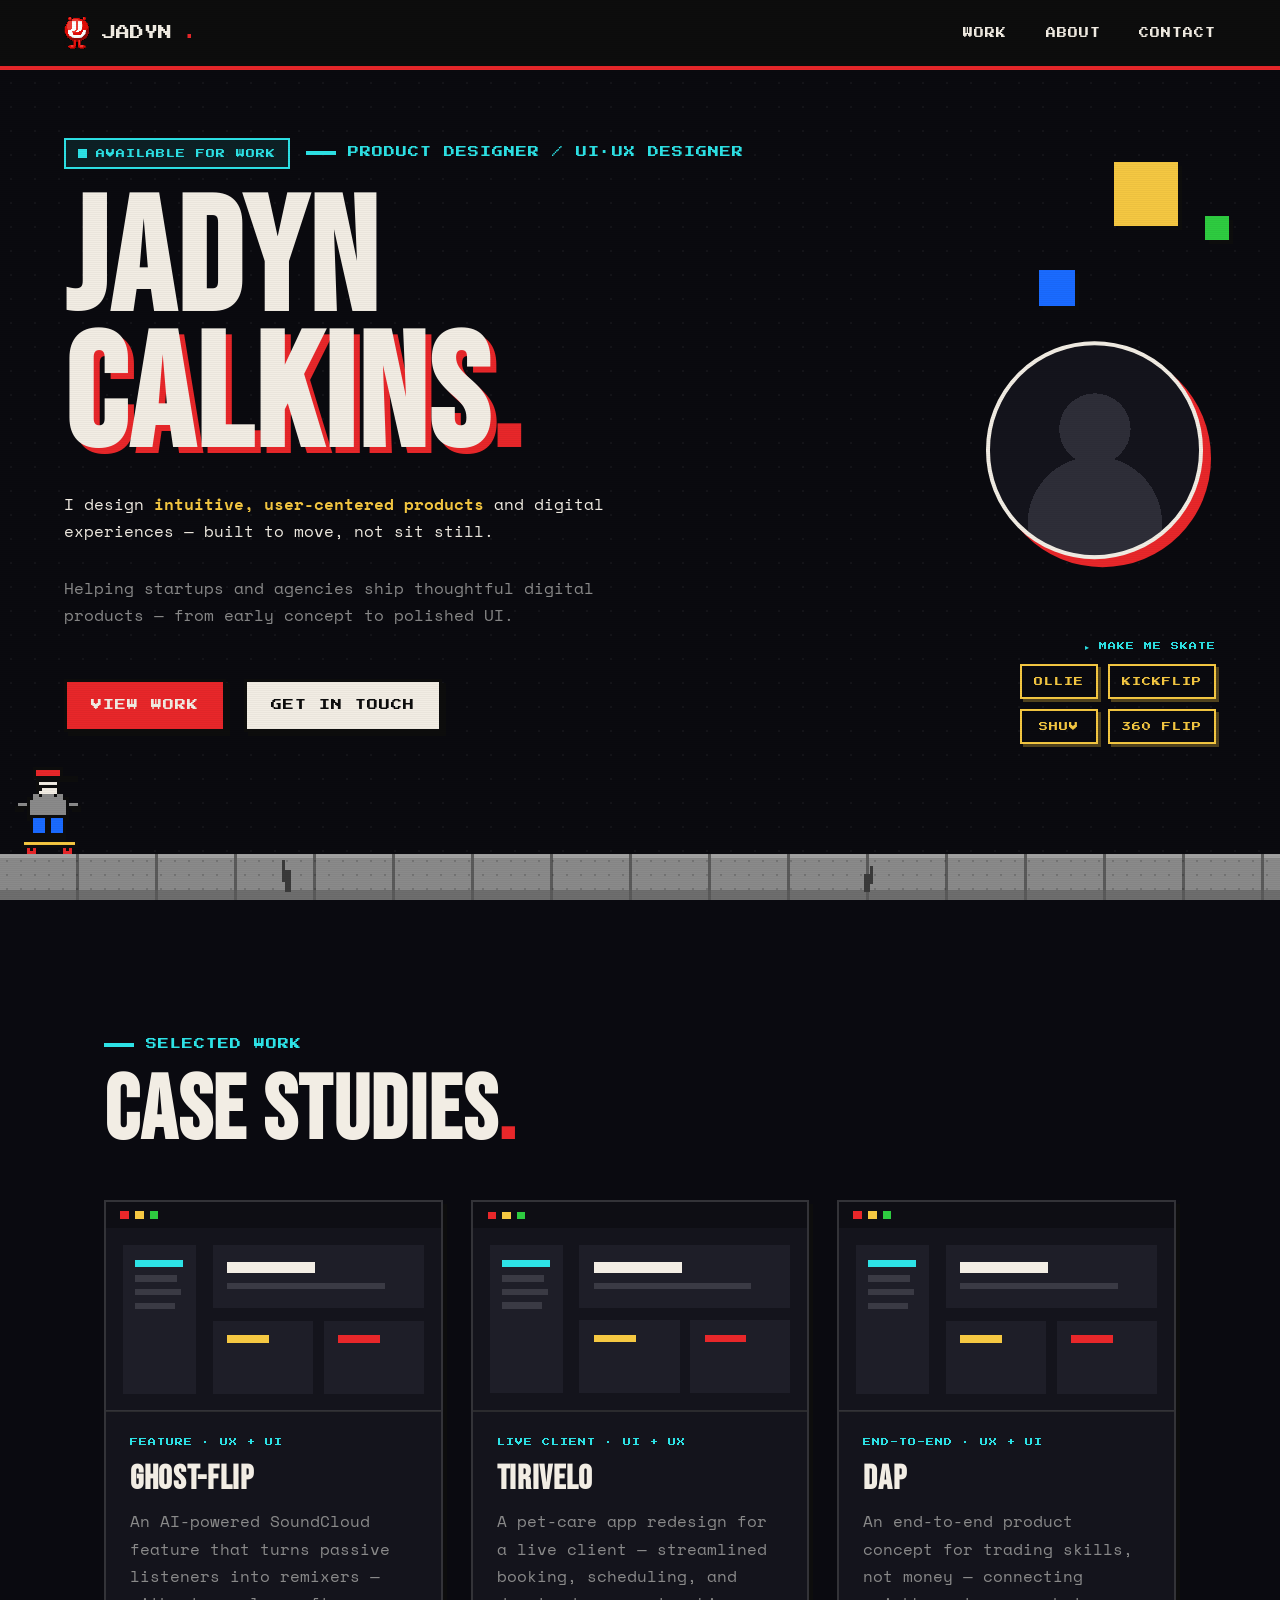
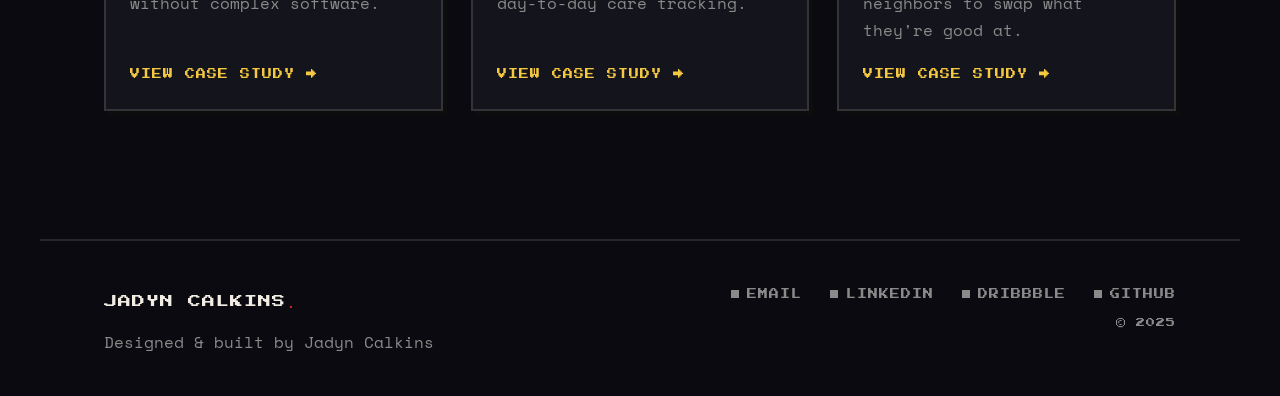
==== commit 888e8c75: "Wire home Work cards 2 & 3 to TiriVelo and Dap Repurposed the remaining placeholder cards into the t" ====
--- a/index.html
+++ b/index.html
@@ -99,29 +99,29 @@
 
       <!-- Card 2 -->
       <article class="card">
-        <div class="card__media" style="background-image: url('assets/work-2.jpg'), url('assets/ph-work.svg');" role="img" aria-label="Project mockup"></div>
+        <a class="card__media" href="tirivelo.html" aria-label="TiriVelo case study" style="background-image: url('assets/tirivelo-hero.png'), url('assets/ph-work.svg');"></a>
         <div class="card__body">
-          <p class="card__tag">Product Design &middot; Design System</p>
-          <h3 class="card__title">SaaS Dashboard</h3>
+          <p class="card__tag">Live Client &middot; UI + UX</p>
+          <h3 class="card__title"><a href="tirivelo.html">TiriVelo</a></h3>
           <p class="card__desc">
-            Built a scalable component library and rebuilt the core analytics
-            dashboard around what users actually track.
+            A pet-care app redesign for a live client &mdash; streamlined booking,
+            scheduling, and day-to-day care tracking.
           </p>
-          <a class="card__link" href="#">View Case Study &rarr;</a>
+          <a class="card__link" href="tirivelo.html">View Case Study &rarr;</a>
         </div>
       </article>
 
       <!-- Card 3 -->
       <article class="card">
-        <div class="card__media" style="background-image: url('assets/work-3.jpg'), url('assets/ph-work.svg');" role="img" aria-label="Project mockup"></div>
+        <a class="card__media" href="dap.html" aria-label="Dap case study" style="background-image: url('assets/dap-hero.png'), url('assets/ph-work.svg');"></a>
         <div class="card__body">
-          <p class="card__tag">UX Research &middot; Mobile UI</p>
-          <h3 class="card__title">Wellness App</h3>
+          <p class="card__tag">End-to-End &middot; UX + UI</p>
+          <h3 class="card__title"><a href="dap.html">Dap</a></h3>
           <p class="card__desc">
-            Shaped an early-stage mobile concept from user interviews through
-            a polished, friendly daily-habit experience.
+            An end-to-end product concept for trading skills, not money &mdash;
+            connecting neighbors to swap what they're good at.
           </p>
-          <a class="card__link" href="#">View Case Study &rarr;</a>
+          <a class="card__link" href="dap.html">View Case Study &rarr;</a>
         </div>
       </article>
     </div>
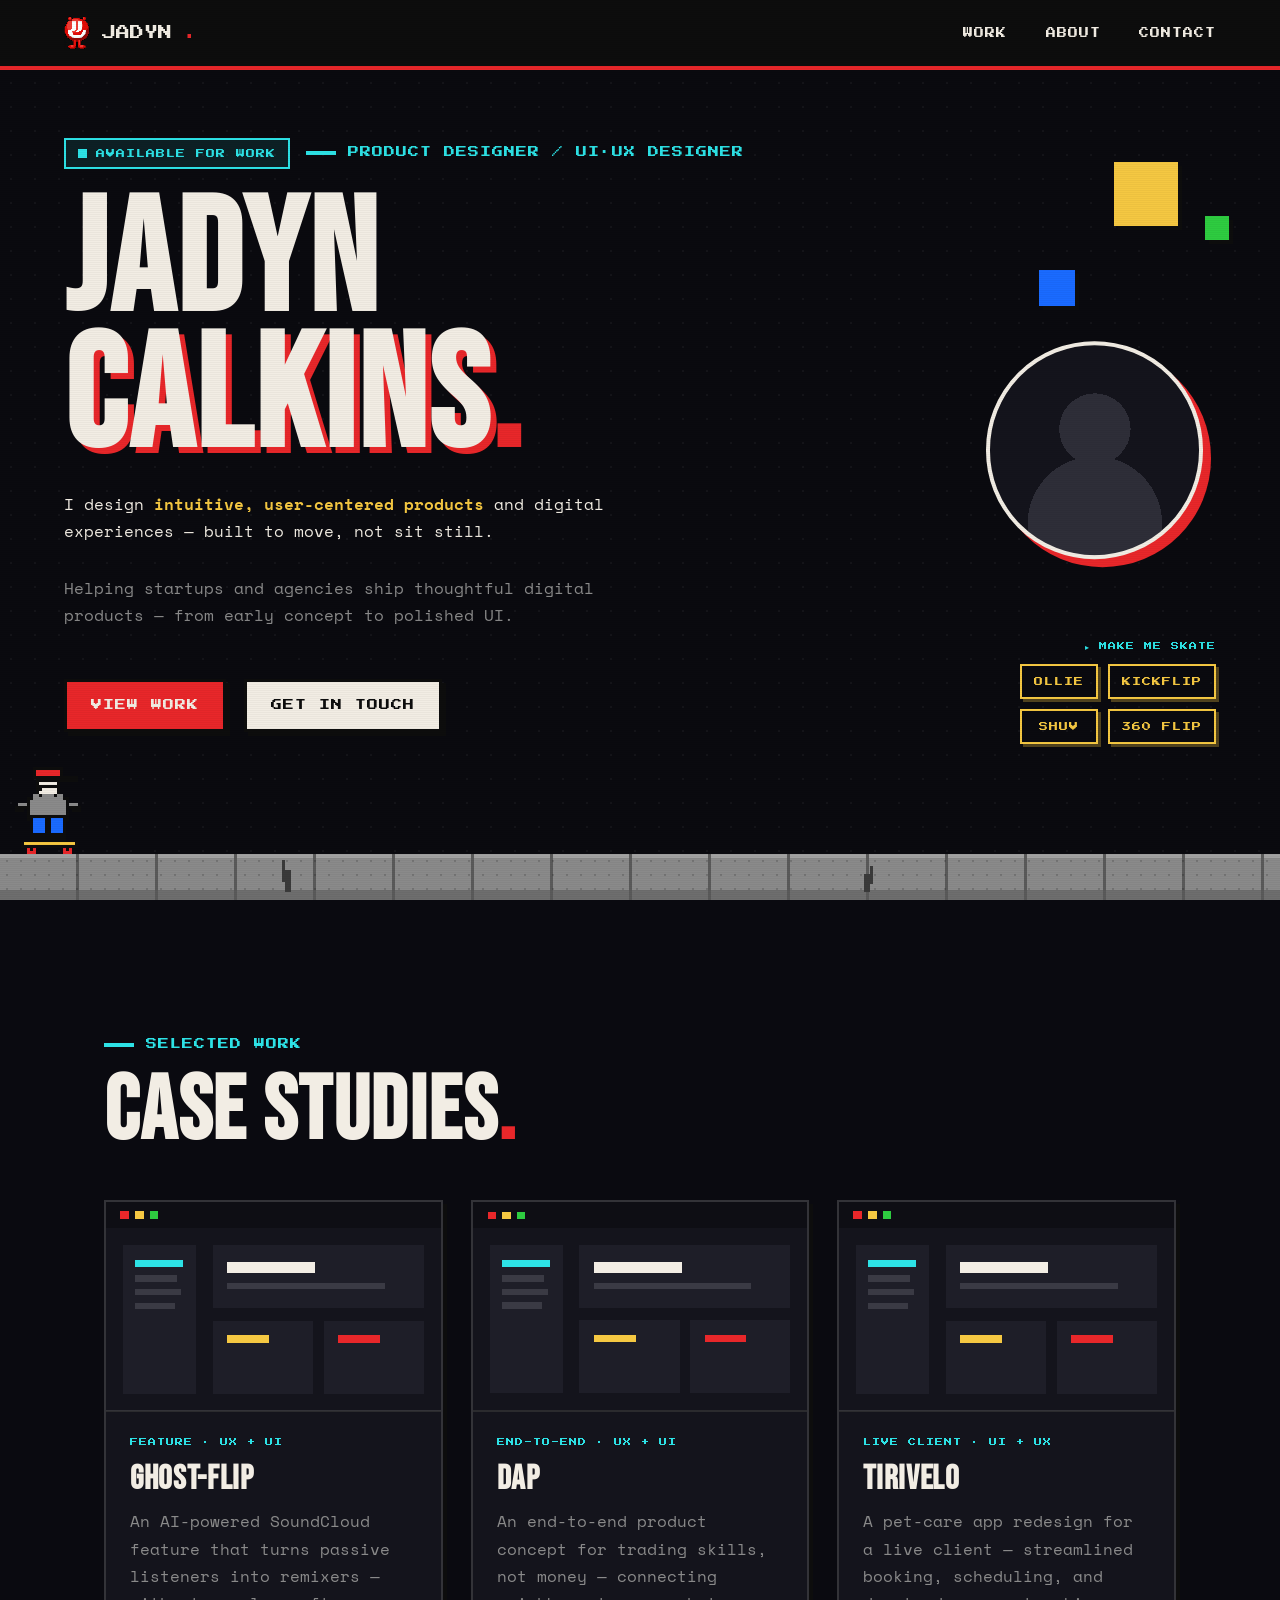
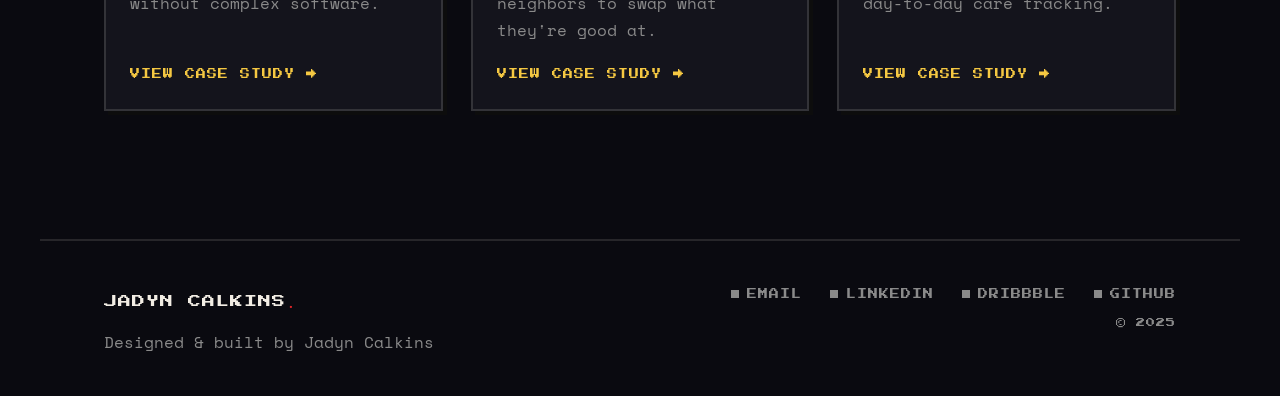
==== commit c528e986: "Reorder home Work cards: Ghost-Flip, Dap, TiriVelo Co-Authored-By: Claude Opus 4.8 <noreply@anthropi" ====
--- a/index.html
+++ b/index.html
@@ -99,6 +99,20 @@
 
       <!-- Card 2 -->
       <article class="card">
+        <a class="card__media" href="dap.html" aria-label="Dap case study" style="background-image: url('assets/dap-hero.png'), url('assets/ph-work.svg');"></a>
+        <div class="card__body">
+          <p class="card__tag">End-to-End &middot; UX + UI</p>
+          <h3 class="card__title"><a href="dap.html">Dap</a></h3>
+          <p class="card__desc">
+            An end-to-end product concept for trading skills, not money &mdash;
+            connecting neighbors to swap what they're good at.
+          </p>
+          <a class="card__link" href="dap.html">View Case Study &rarr;</a>
+        </div>
+      </article>
+
+      <!-- Card 3 -->
+      <article class="card">
         <a class="card__media" href="tirivelo.html" aria-label="TiriVelo case study" style="background-image: url('assets/tirivelo-hero.png'), url('assets/ph-work.svg');"></a>
         <div class="card__body">
           <p class="card__tag">Live Client &middot; UI + UX</p>
@@ -108,20 +122,6 @@
             scheduling, and day-to-day care tracking.
           </p>
           <a class="card__link" href="tirivelo.html">View Case Study &rarr;</a>
-        </div>
-      </article>
-
-      <!-- Card 3 -->
-      <article class="card">
-        <a class="card__media" href="dap.html" aria-label="Dap case study" style="background-image: url('assets/dap-hero.png'), url('assets/ph-work.svg');"></a>
-        <div class="card__body">
-          <p class="card__tag">End-to-End &middot; UX + UI</p>
-          <h3 class="card__title"><a href="dap.html">Dap</a></h3>
-          <p class="card__desc">
-            An end-to-end product concept for trading skills, not money &mdash;
-            connecting neighbors to swap what they're good at.
-          </p>
-          <a class="card__link" href="dap.html">View Case Study &rarr;</a>
         </div>
       </article>
     </div>
--- a/styles.css
+++ b/styles.css
@@ -3600,6 +3600,16 @@
     .cs-breadcrumb .sep,
     .cs-fromto .arrow { font: inherit; }
 
+    /* video frame: drop a screen recording (.mp4) in for prototype walkthroughs */
+    .cs-video {
+      display: block;
+      width: 100%;
+      background: #14141C;
+      border: 2px solid rgba(242, 237, 228, 0.14);
+      line-height: 0;
+    }
+    .cs-video video { display: block; width: 100%; height: auto; }
+
     /* reusable image frame: drop the real .png on top of the placeholder svg */
     .cs-img {
       width: 100%;
@@ -3790,6 +3800,54 @@
     .cs-navcard__meta { font-family: 'Press Start 2P', monospace; font-size: 8px; letter-spacing: 1px; text-transform: uppercase; color: var(--concrete); line-height: 1.9; }
     .cs-navcard__link { font-family: 'Press Start 2P', monospace; font-size: 10px; letter-spacing: 1px; text-transform: uppercase; color: var(--yellow); margin-top: 6px; }
     .cs-navcard:hover .cs-navcard__link { color: var(--cream); }
+
+    /* tag chip (sub-section labels) */
+    .cs-tag {
+      display: inline-block;
+      font-family: 'Press Start 2P', monospace;
+      font-size: 9px; letter-spacing: 1px; text-transform: uppercase;
+      color: var(--cyan); border: 2px solid var(--cyan);
+      padding: 9px 12px; line-height: 1; margin: 0 0 20px;
+    }
+
+    /* top-aligned split (text + text) */
+    .cs-split--top { align-items: start; }
+
+    /* spacing between stacked sub-decisions */
+    .cs-decision + .cs-decision { margin-top: clamp(48px, 6vw, 72px); }
+
+    /* note callout (red left border, inline text) */
+    .cs-note {
+      border-left: 4px solid var(--red); padding-left: 24px; margin: 28px 0 0;
+      font-family: 'Space Mono', monospace; font-size: 16px; line-height: 1.7;
+      color: var(--concrete); max-width: 760px;
+    }
+    .cs-note strong { color: var(--cream); }
+    .cs-note .ic { color: var(--green); margin-right: 8px; }
+
+    /* red caption variant */
+    .cs-caption--red { color: var(--red); }
+
+    /* inputs -> outputs mapping diagram */
+    .map { margin-top: 30px; }
+    .map__head { display: grid; grid-template-columns: 1fr 48px 1fr; gap: 18px; margin-bottom: 4px; }
+    .map__collabel {
+      font-family: 'Press Start 2P', monospace; font-size: 9px; letter-spacing: 1px;
+      text-transform: uppercase; color: var(--cyan); margin: 0;
+    }
+    .map__row {
+      display: grid; grid-template-columns: 1fr 48px 1fr; gap: 18px; align-items: center;
+      padding: 16px 0; border-top: 2px solid rgba(242, 237, 228, 0.10);
+    }
+    .map__from, .map__to {
+      font-family: 'Space Mono', monospace; font-size: 15px; line-height: 1.5; margin: 0;
+    }
+    .map__from { color: var(--cream); }
+    .map__to { color: var(--concrete); }
+    .map__arrow {
+      font-family: 'Press Start 2P', monospace; font-size: 12px;
+      color: var(--red); text-align: center; margin: 0;
+    }
 
     /* -------------------------------------------------------------------
        MOBILE
@@ -3892,6 +3950,9 @@
       .cs-navcard--next { text-align: left; align-items: flex-start; }
       .stem { flex-direction: column; gap: 4px; }
       .stem__label { min-width: 0; }
+      .map__head { display: none; }
+      .map__row { grid-template-columns: 1fr; gap: 4px; padding: 14px 0; }
+      .map__arrow { text-align: left; }
     }
   
 
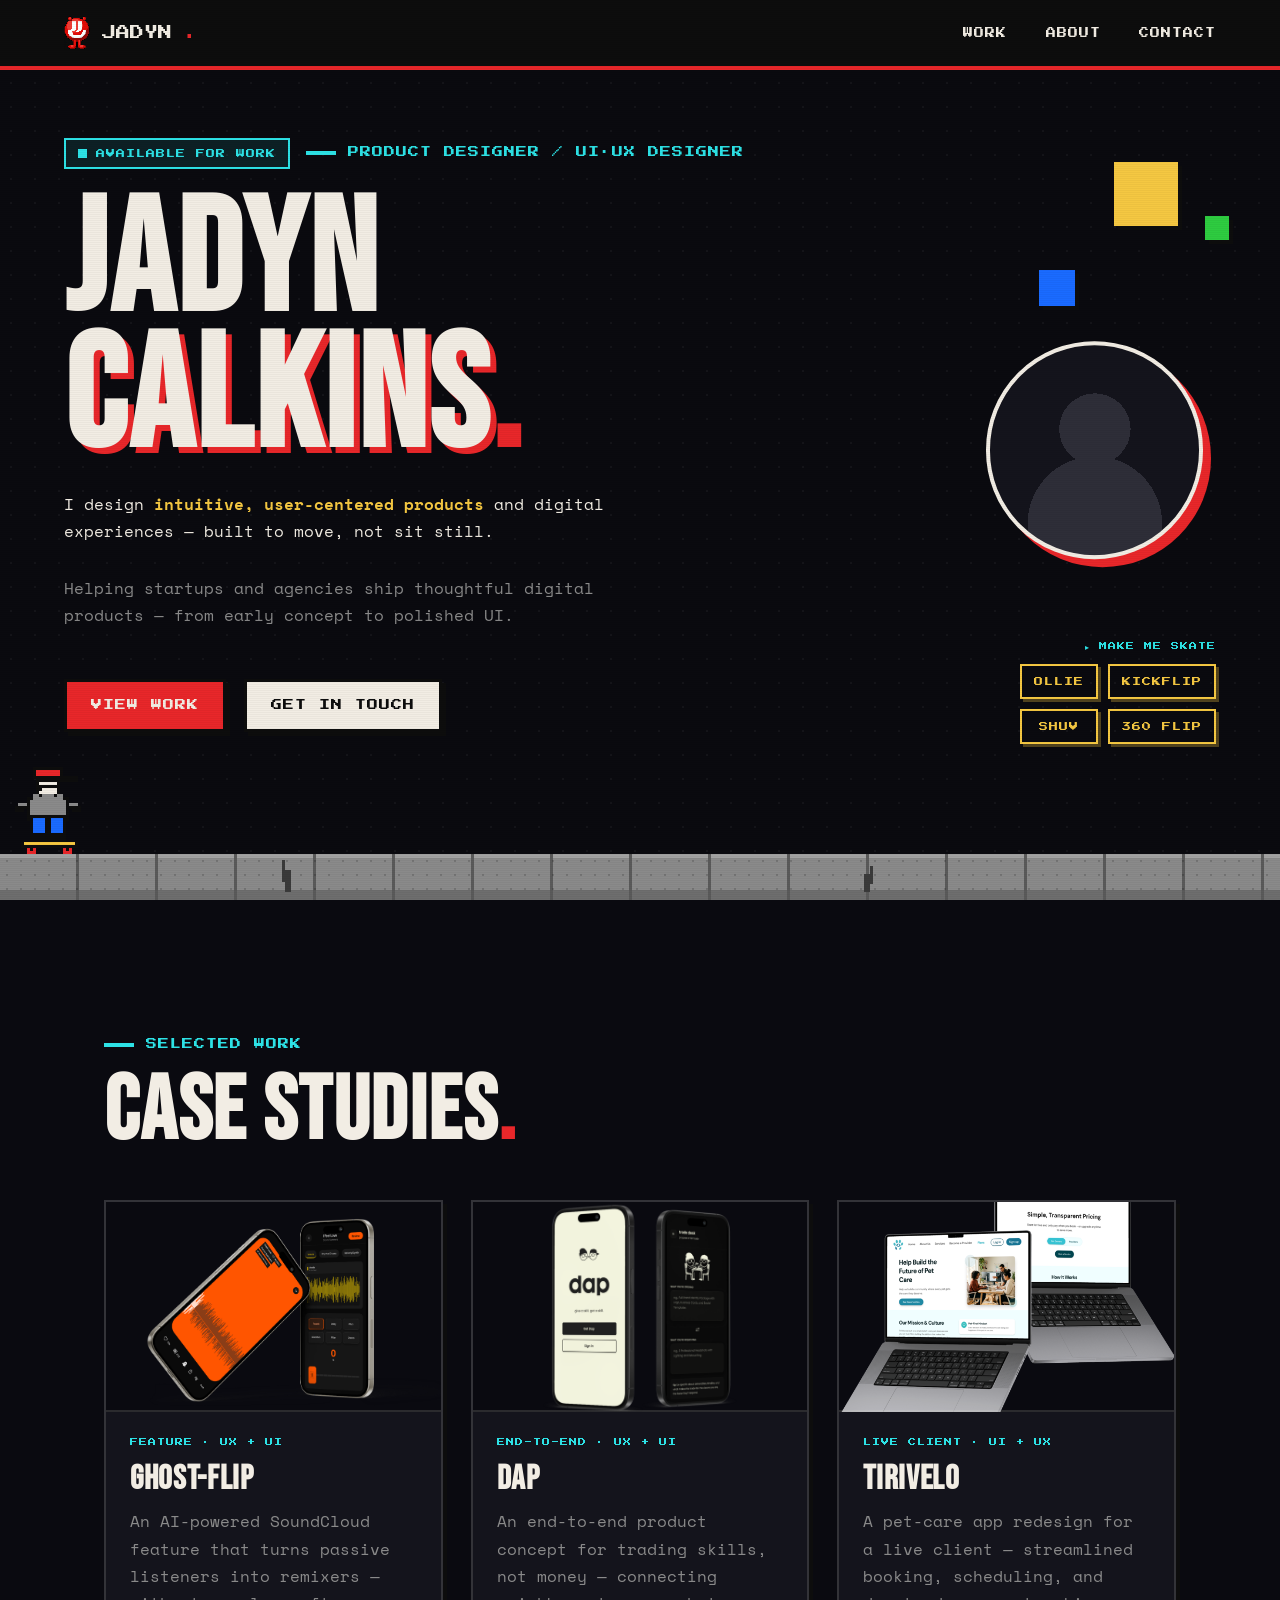
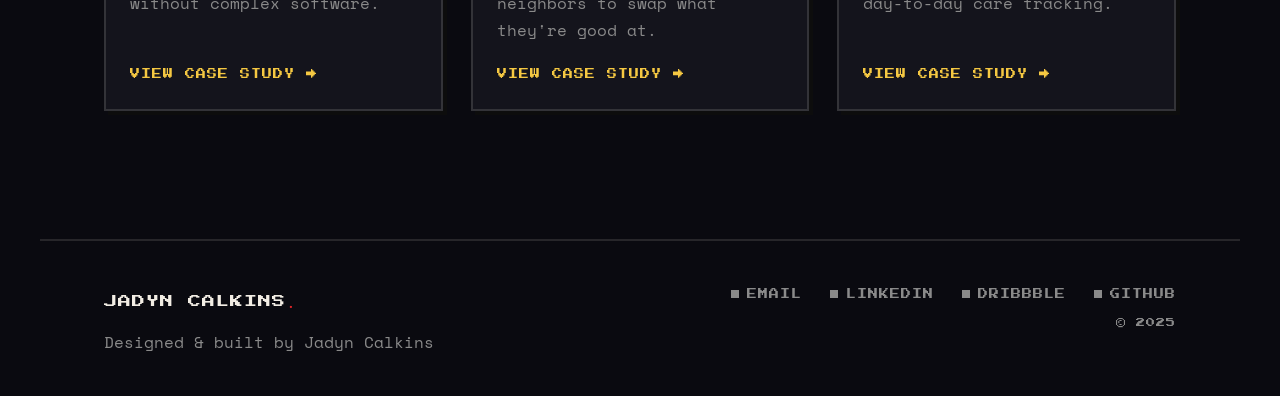
==== commit 7c9bc567: "Fix case-study images: natural-size <img> instead of cropped cover divs - Converted 19 cs-img backgr" ====
--- a/index.html
+++ b/index.html
@@ -85,7 +85,7 @@
     <div class="work-grid">
       <!-- Card 1 -->
       <article class="card">
-        <a class="card__media" href="ghost-flip.html" aria-label="Ghost-Flip case study" style="background-image: url('assets/ghost-flip-hero.png'), url('assets/ph-work.svg');"></a>
+        <a class="card__media" href="ghost-flip.html" aria-label="Ghost-Flip case study" style="background-image: url('assets/ghost-flip-hero.png');"></a>
         <div class="card__body">
           <p class="card__tag">Feature &middot; UX + UI</p>
           <h3 class="card__title"><a href="ghost-flip.html">Ghost-Flip</a></h3>
@@ -99,7 +99,7 @@
 
       <!-- Card 2 -->
       <article class="card">
-        <a class="card__media" href="dap.html" aria-label="Dap case study" style="background-image: url('assets/dap-hero.png'), url('assets/ph-work.svg');"></a>
+        <a class="card__media" href="dap.html" aria-label="Dap case study" style="background-image: url('assets/dap-hero.png');"></a>
         <div class="card__body">
           <p class="card__tag">End-to-End &middot; UX + UI</p>
           <h3 class="card__title"><a href="dap.html">Dap</a></h3>
@@ -113,7 +113,7 @@
 
       <!-- Card 3 -->
       <article class="card">
-        <a class="card__media" href="tirivelo.html" aria-label="TiriVelo case study" style="background-image: url('assets/tirivelo-hero.png'), url('assets/ph-work.svg');"></a>
+        <a class="card__media" href="tirivelo.html" aria-label="TiriVelo case study" style="background-image: url('assets/tirivelo-hero.png');"></a>
         <div class="card__body">
           <p class="card__tag">Live Client &middot; UI + UX</p>
           <h3 class="card__title"><a href="tirivelo.html">TiriVelo</a></h3>
--- a/styles.css
+++ b/styles.css
@@ -3620,6 +3620,17 @@
       border: 2px solid rgba(242, 237, 228, 0.14);
     }
 
+    /* real screenshots/mockups: shown at natural proportions (no crop, no
+       upscaling beyond native size), centered */
+    .cs-shot {
+      display: block;
+      max-width: 100%;
+      width: auto;
+      height: auto;
+      margin-left: auto;
+      margin-right: auto;
+    }
+
     /* --- hero --- */
     .cs-hero { padding: clamp(118px, 14vw, 158px) 0 clamp(36px, 5vw, 56px); }
 
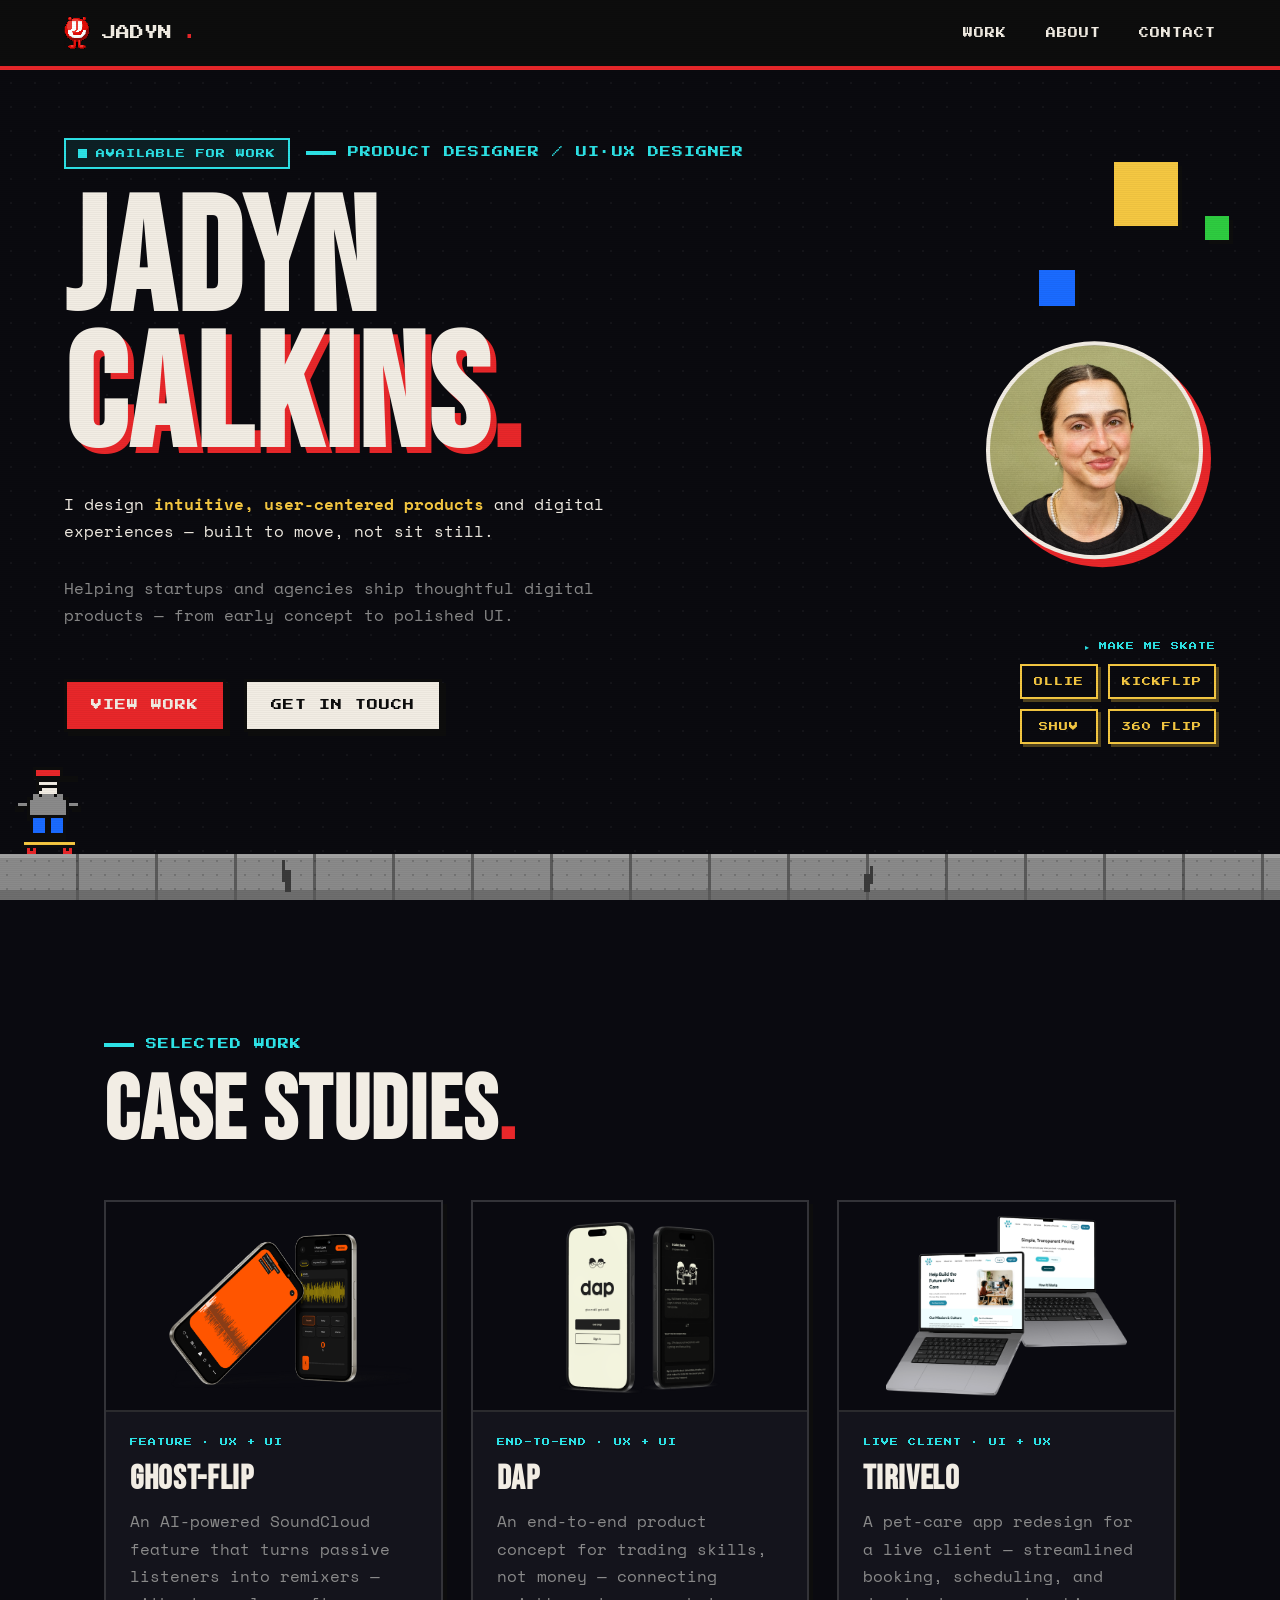
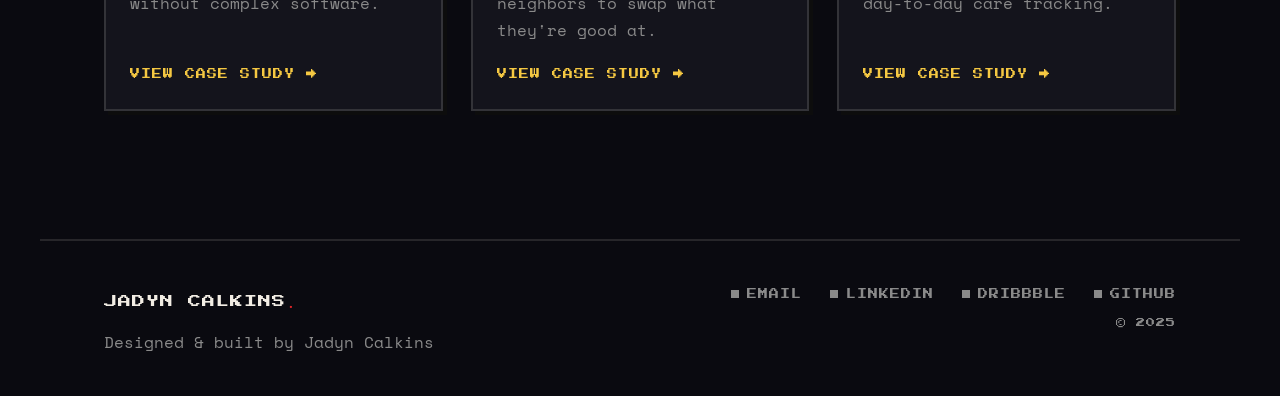
==== commit 517ae4fe: "Test deploy marker (public)" ====
--- a/index.html
+++ b/index.html
@@ -10,6 +10,7 @@
   <link href="https://fonts.googleapis.com/css2?family=Bebas+Neue&family=Press+Start+2P&family=Space+Mono:wght@400;700&display=swap" rel="stylesheet">
   <link rel="stylesheet" href="styles.css">
 </head>
+<!-- deploy-check-7731 -->
 <body id="top">
 
   <!-- Navigation -->
--- a/styles.css
+++ b/styles.css
@@ -3184,7 +3184,7 @@
       aspect-ratio: 16 / 10;
       background-color: var(--dark-bg);
       background-image: url('assets/ph-work.svg');
-      background-size: cover;
+      background-size: contain; /* show the whole mockup, no cropping */
       background-position: center;
       background-repeat: no-repeat;
       border-bottom: 2px solid rgba(242, 237, 228, 0.14);
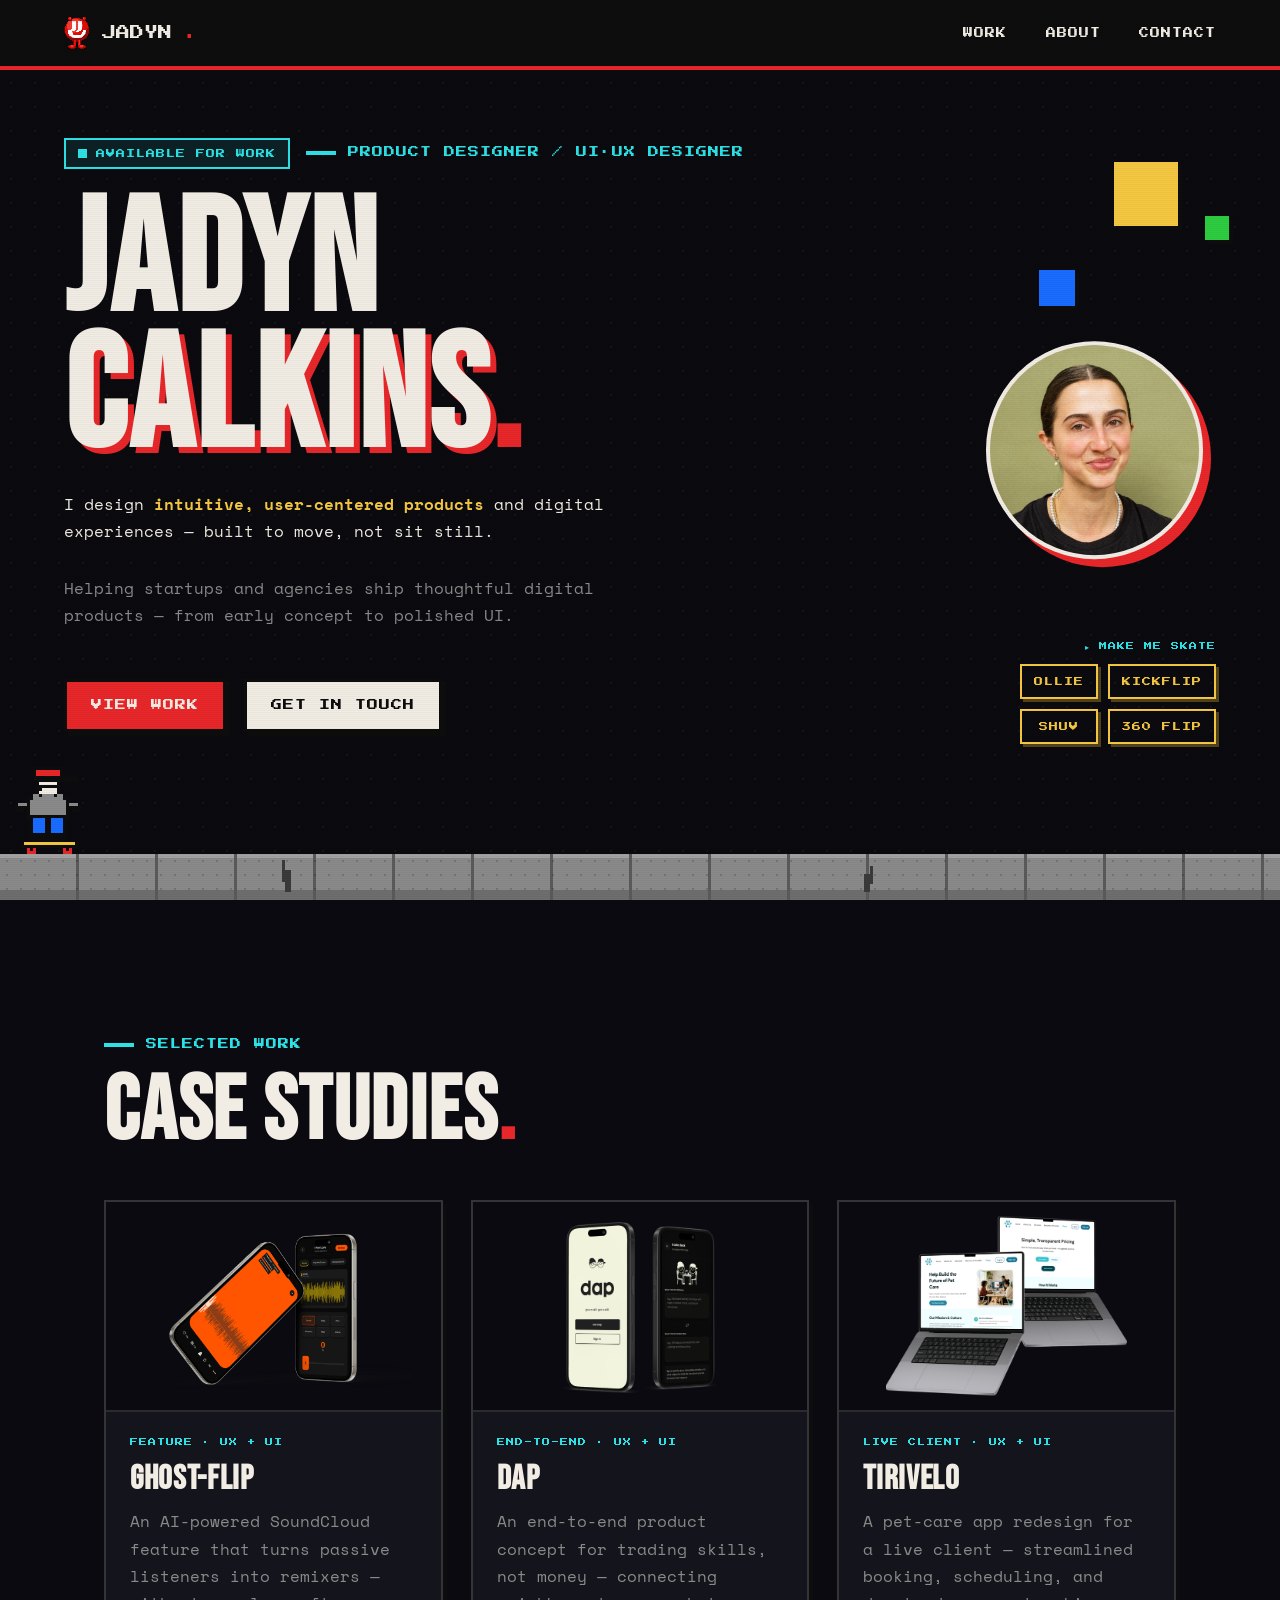
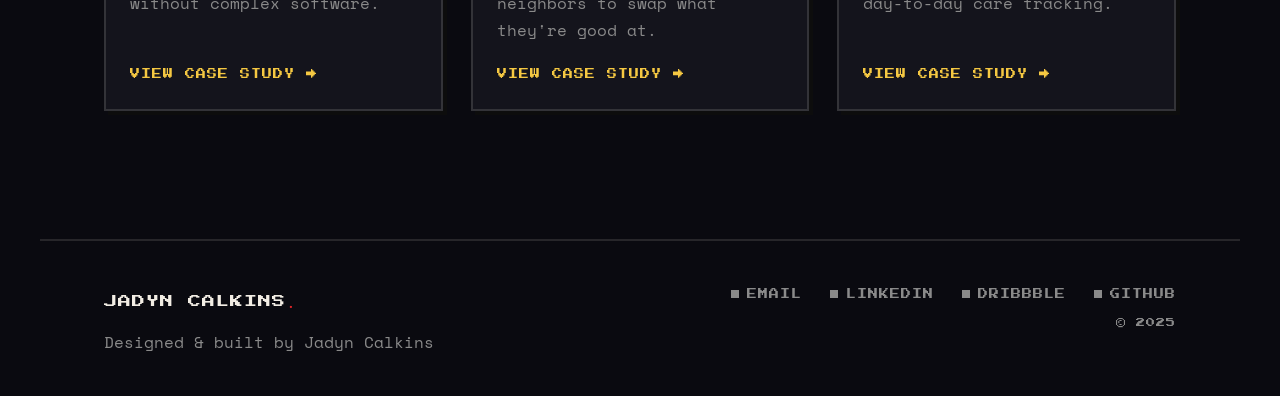
==== commit 04ff8476: "Make TiriVelo tags UX-first to match Ghost-Flip and Dap UI + UX -> UX + UI (home card + prev/next ca" ====
--- a/index.html
+++ b/index.html
@@ -10,7 +10,6 @@
   <link href="https://fonts.googleapis.com/css2?family=Bebas+Neue&family=Press+Start+2P&family=Space+Mono:wght@400;700&display=swap" rel="stylesheet">
   <link rel="stylesheet" href="styles.css">
 </head>
-<!-- deploy-check-7731 -->
 <body id="top">
 
   <!-- Navigation -->
@@ -116,7 +115,7 @@
       <article class="card">
         <a class="card__media" href="tirivelo.html" aria-label="TiriVelo case study" style="background-image: url('assets/tirivelo-hero.png');"></a>
         <div class="card__body">
-          <p class="card__tag">Live Client &middot; UI + UX</p>
+          <p class="card__tag">Live Client &middot; UX + UI</p>
           <h3 class="card__title"><a href="tirivelo.html">TiriVelo</a></h3>
           <p class="card__desc">
             A pet-care app redesign for a live client &mdash; streamlined booking,
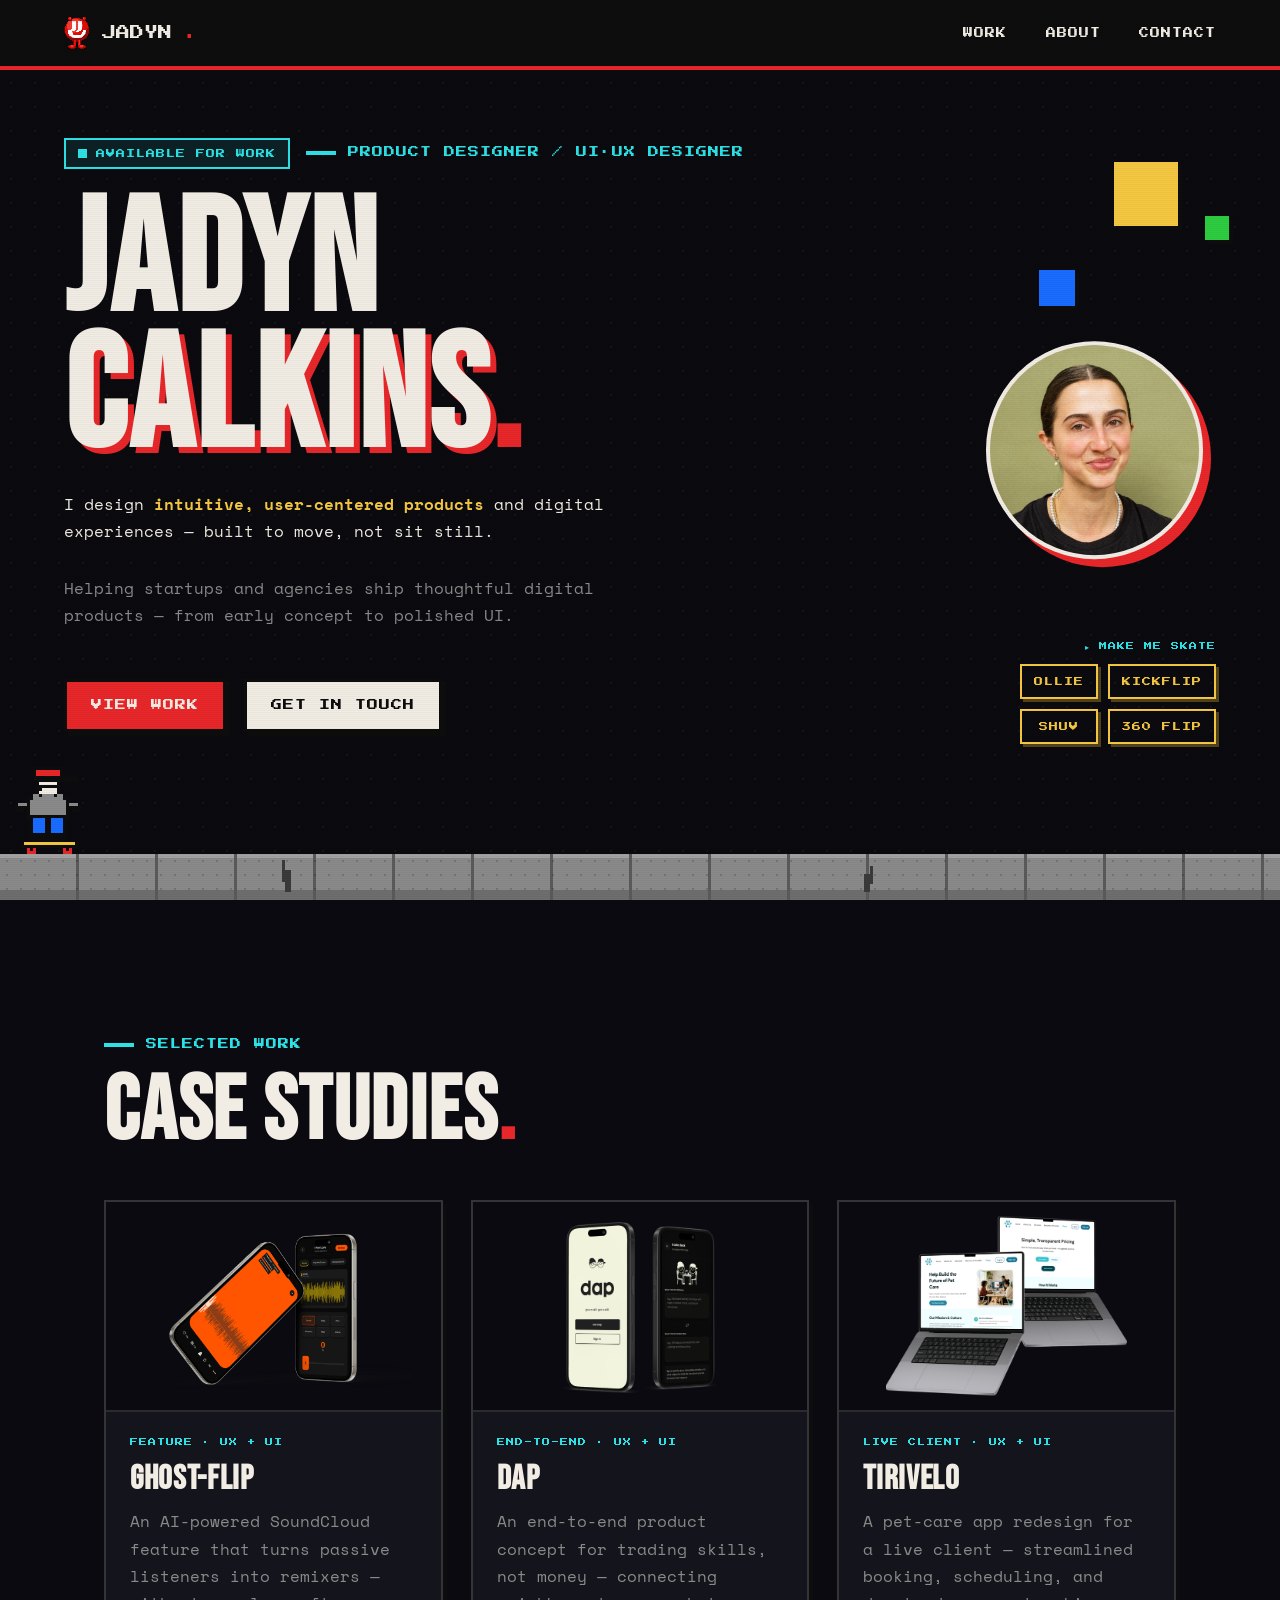
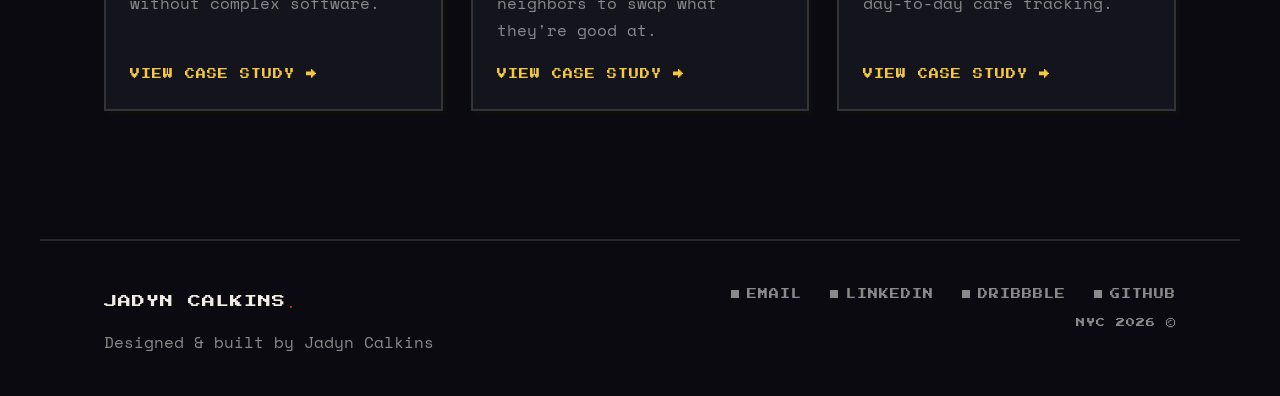
==== commit 2ea290f4: "Standardize all footers to "NYC 2026" (home + about were "2025") Co-Authored-By: Claude Opus 4.8 <no" ====
--- a/index.html
+++ b/index.html
@@ -140,7 +140,7 @@
         <a href="https://dribbble.com/" target="_blank" rel="noopener">Dribbble</a>
         <a href="https://github.com/jadyn99-designz" target="_blank" rel="noopener">GitHub</a>
       </nav>
-      <span class="footer__copy">&copy; 2025</span>
+      <span class="footer__copy">NYC 2026 &copy;</span>
     </div>
   </footer>
 
